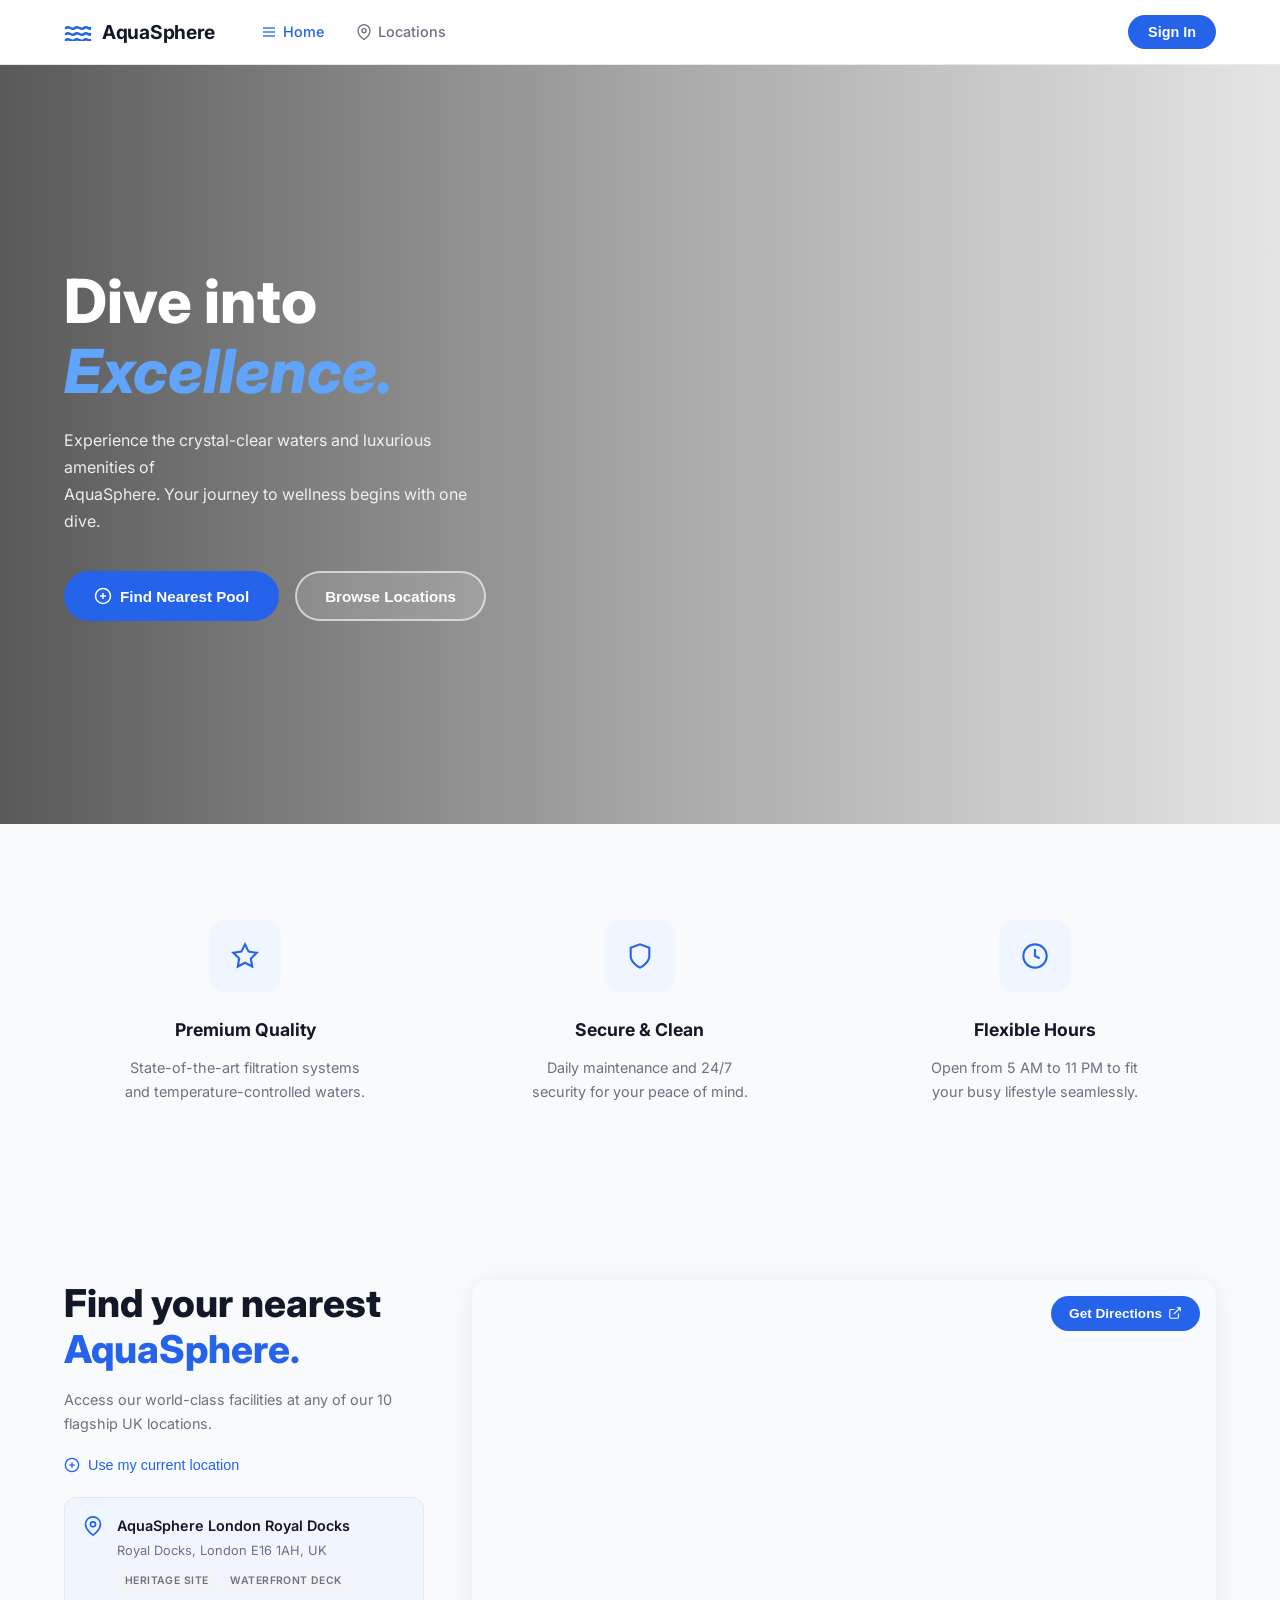
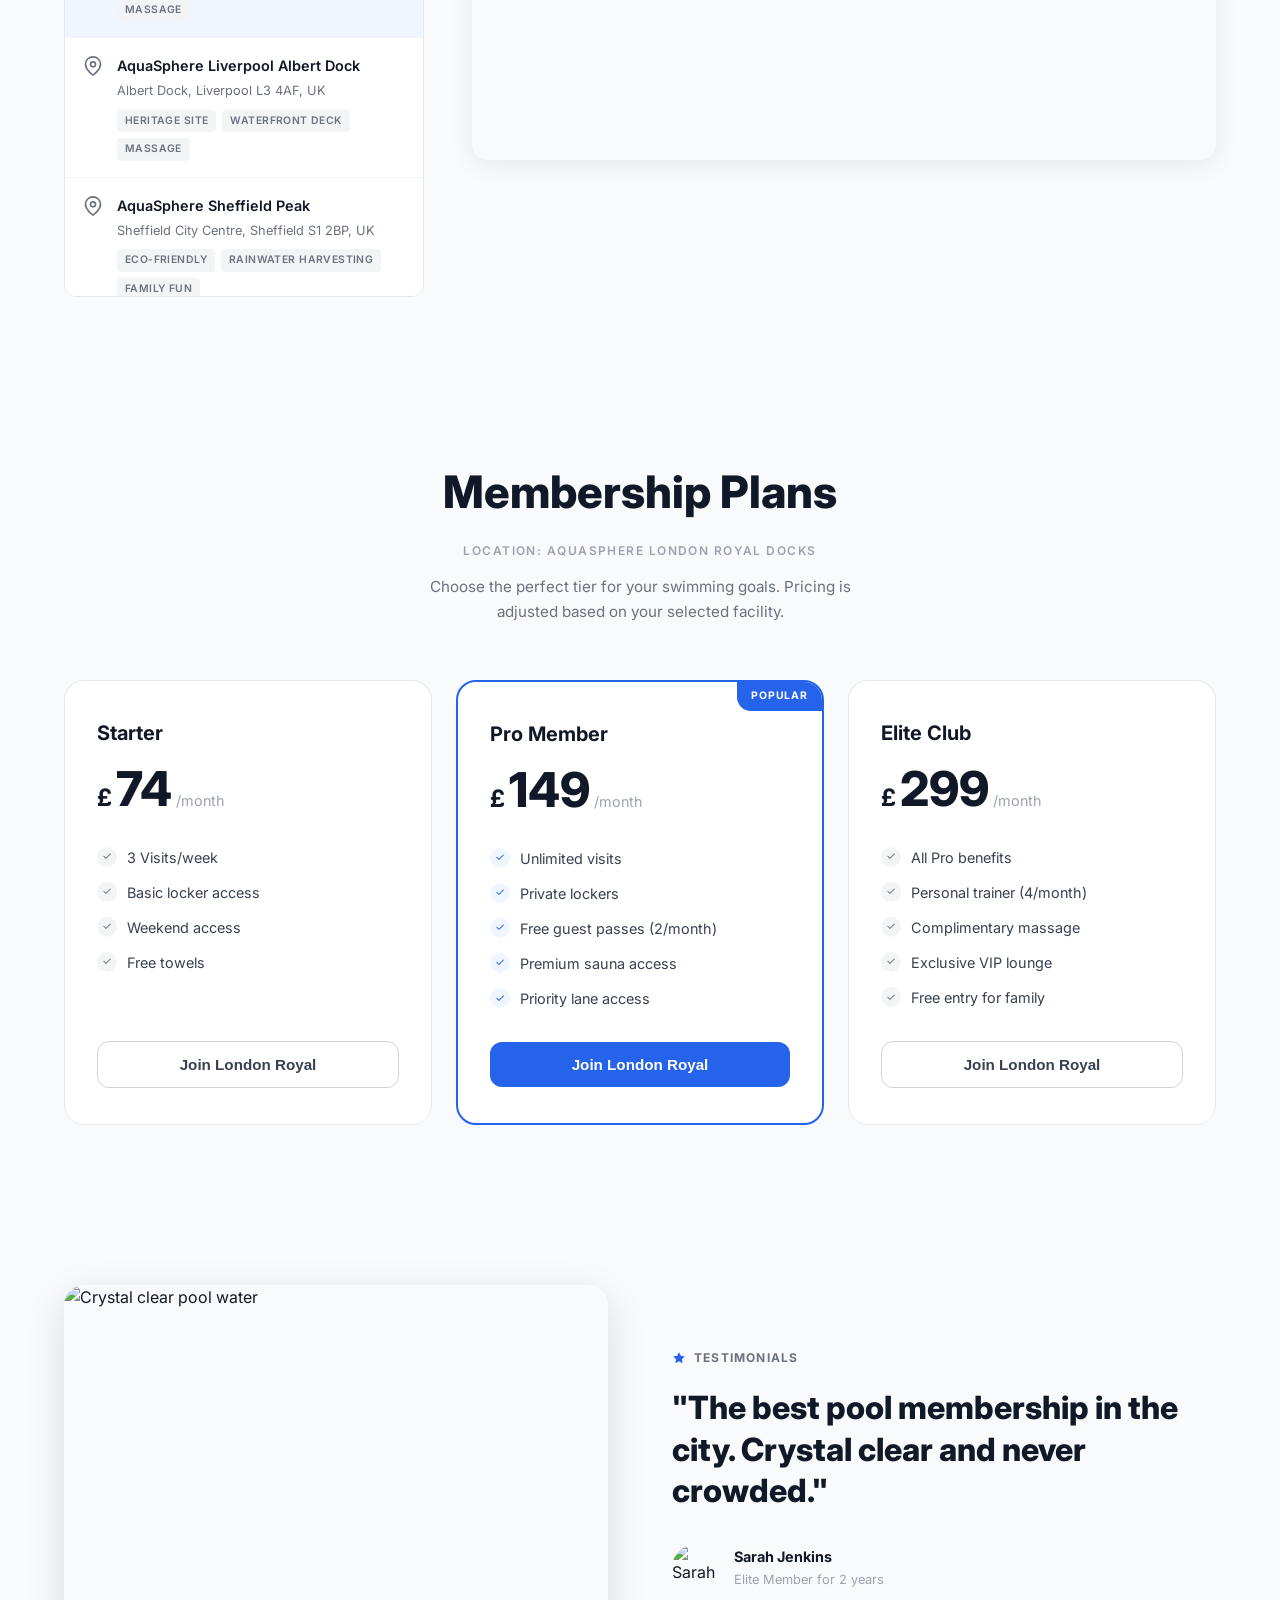
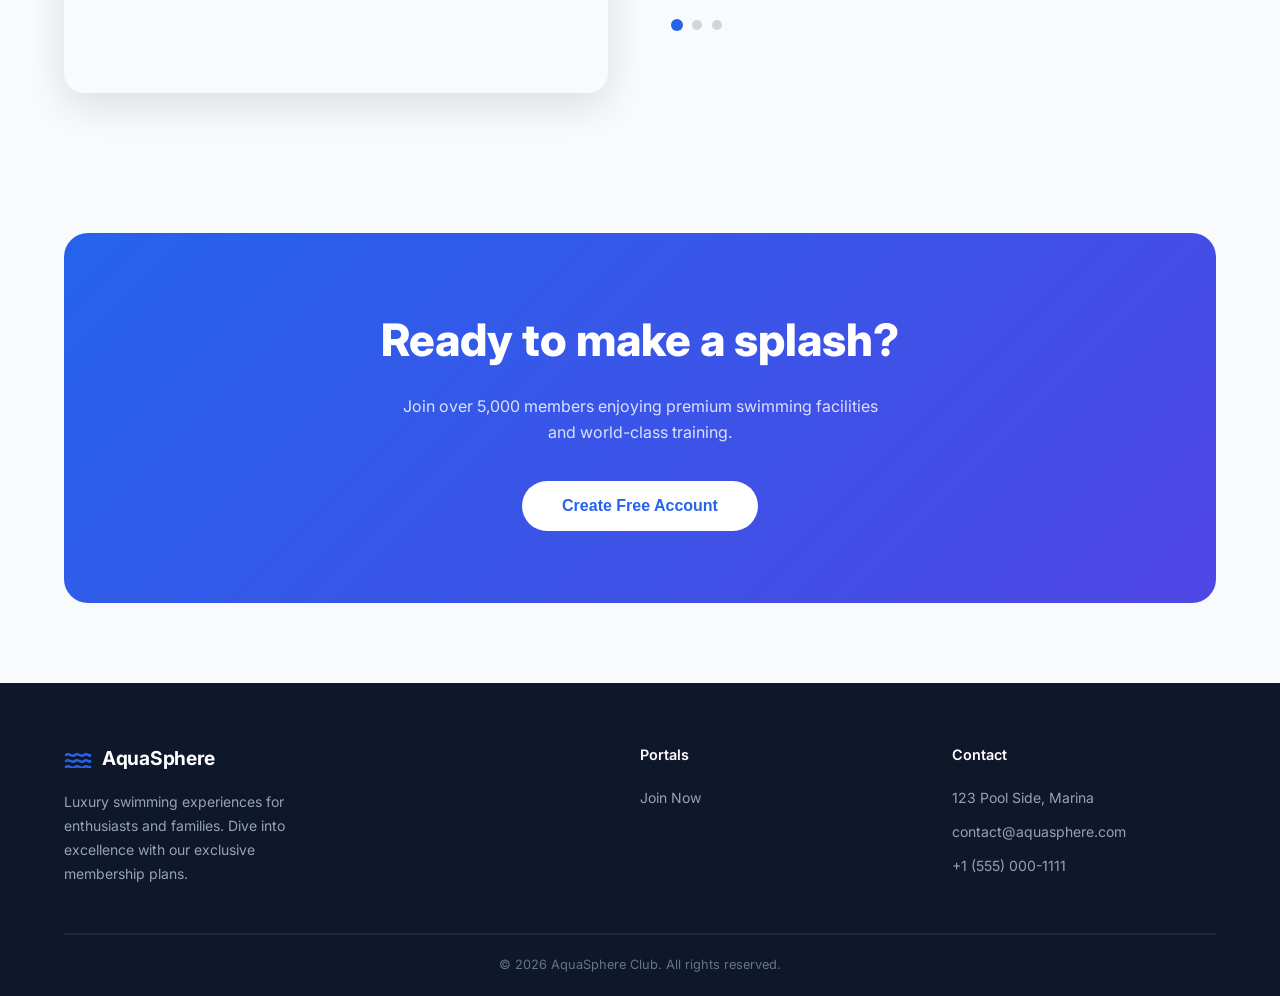
==== wwwroot/index.html @ ce5e67ad "Refactor backend structure, update deps, clean up UI - Wrap backend logic in Program class with Main" ====
<!DOCTYPE html>
<html lang="en">
<head>
  <meta charset="UTF-8" />
  <meta name="viewport" content="width=device-width, initial-scale=1.0" />
  <title>AquaSphere - Dive into Excellence</title>
  <link rel="stylesheet" href="styles.css" />
  <link rel="preconnect" href="https://fonts.googleapis.com" />
  <link rel="preconnect" href="https://fonts.gstatic.com" crossorigin />
  <link href="https://fonts.googleapis.com/css2?family=Inter:wght@400;500;600;700;800&display=swap" rel="stylesheet" />
</head>
<body>

  <!-- NAVBAR -->
  <nav class="navbar" id="navbar">
    <div class="nav-container">
      <a href="/" class="nav-logo">
        <svg class="logo-icon" width="28" height="18" viewBox="0 0 28 18" fill="none" xmlns="http://www.w3.org/2000/svg">
          <path d="M2 5C5 2 8 8 11 5C14 2 17 8 20 5C23 2 26 8 26 5" stroke="#2563EB" stroke-width="2.5" stroke-linecap="round"/>
          <path d="M2 11C5 8 8 14 11 11C14 8 17 14 20 11C23 8 26 14 26 11" stroke="#2563EB" stroke-width="2.5" stroke-linecap="round"/>
          <path d="M2 17C5 14 8 20 11 17C14 14 17 20 20 17C23 14 26 20 26 17" stroke="#2563EB" stroke-width="2.5" stroke-linecap="round"/>
        </svg>
        <span class="logo-text">AquaSphere</span>
      </a>

      <ul class="nav-links">
        <li>
          <a href="/" class="nav-link active">
            <svg width="16" height="16" viewBox="0 0 24 24" fill="none" stroke="currentColor" stroke-width="2">
              <line x1="3" y1="6" x2="21" y2="6"/><line x1="3" y1="12" x2="21" y2="12"/><line x1="3" y1="18" x2="21" y2="18"/>
            </svg>
            Home
          </a>
        </li>
        <li>
          <a href="#" class="nav-link">
            <svg width="16" height="16" viewBox="0 0 24 24" fill="none" stroke="currentColor" stroke-width="2">
              <path d="M21 10c0 7-9 13-9 13s-9-6-9-13a9 9 0 0118 0z"/><circle cx="12" cy="10" r="3"/>
            </svg>
            Locations
          </a>
        </li>
      </ul>

      <div class="nav-actions">
        <button class="btn-signin" onclick="window.location.href='auth-member-login.html'">Sign In</button>
      </div>

      <button class="nav-hamburger" id="hamburgerBtn" aria-label="Toggle menu">
        <span></span><span></span><span></span>
      </button>
    </div>

      <!-- Mobile Menu -->
    <div class="mobile-menu" id="mobileMenu">
      <a href="/" class="mobile-link active">Home</a>
      <a href="#" class="mobile-link">Locations</a>
      <a href="#" class="mobile-link mobile-signin">Sign In</a>
    </div>
  </nav>

  <!-- HERO SECTION -->
  <section class="hero" id="home">
    <div class="hero-overlay"></div>
    <div class="hero-content">
      <h1 class="hero-title">
        Dive into <span class="hero-highlight">Excellence.</span>
      </h1>
      <p class="hero-subtitle">
        Experience the crystal-clear waters and luxurious amenities of<br />
        AquaSphere. Your journey to wellness begins with one dive.
      </p>
      <div class="hero-buttons">
        <button class="btn-primary hero-btn" onclick="scrollToSection('locations')">
          <svg width="18" height="18" viewBox="0 0 24 24" fill="none" stroke="currentColor" stroke-width="2">
            <circle cx="12" cy="12" r="10"/><line x1="12" y1="8" x2="12" y2="16"/><line x1="8" y1="12" x2="16" y2="12"/>
          </svg>
          Find Nearest Pool
        </button>
        <button class="btn-secondary hero-btn" onclick="scrollToSection('locations')">
          Browse Locations
        </button>
      </div>
    </div>
  </section>

  <!-- FEATURES SECTION -->
  <section class="features" id="features">
    <div class="container">
      <div class="features-grid">

        <div class="feature-card">
          <div class="feature-icon">
            <svg width="28" height="28" viewBox="0 0 24 24" fill="none" stroke="#2563EB" stroke-width="1.8">
              <polygon points="12 2 15.09 8.26 22 9.27 17 14.14 18.18 21.02 12 17.77 5.82 21.02 7 14.14 2 9.27 8.91 8.26 12 2"/>
            </svg>
          </div>
          <h3 class="feature-title">Premium Quality</h3>
          <p class="feature-text">State-of-the-art filtration systems and temperature-controlled waters.</p>
        </div>

        <div class="feature-card">
          <div class="feature-icon">
            <svg width="28" height="28" viewBox="0 0 24 24" fill="none" stroke="#2563EB" stroke-width="1.8">
              <path d="M12 22s8-4 8-10V5l-8-3-8 3v7c0 6 8 10 8 10z"/>
            </svg>
          </div>
          <h3 class="feature-title">Secure &amp; Clean</h3>
          <p class="feature-text">Daily maintenance and 24/7 security for your peace of mind.</p>
        </div>

        <div class="feature-card">
          <div class="feature-icon">
            <svg width="28" height="28" viewBox="0 0 24 24" fill="none" stroke="#2563EB" stroke-width="1.8">
              <circle cx="12" cy="12" r="10"/><polyline points="12 6 12 12 16 14"/>
            </svg>
          </div>
          <h3 class="feature-title">Flexible Hours</h3>
          <p class="feature-text">Open from 5 AM to 11 PM to fit your busy lifestyle seamlessly.</p>
        </div>

      </div>
    </div>
  </section>

  <!-- LOCATIONS / MAP SECTION -->
  <section class="locations-section" id="locations">
    <div class="container">
      <div class="locations-layout">

        <div class="locations-left">
          <h2 class="section-title">
            Find your nearest<br />
            <span class="section-title-blue">AquaSphere.</span>
          </h2>
          <p class="section-subtitle">
            Access our world-class facilities at any of our 10 flagship UK locations.
          </p>
          <button class="btn-use-location" id="useLocationBtn">
            <svg width="16" height="16" viewBox="0 0 24 24" fill="none" stroke="#2563EB" stroke-width="2">
              <circle cx="12" cy="12" r="10"/><line x1="12" y1="8" x2="12" y2="16"/><line x1="8" y1="12" x2="16" y2="12"/>
            </svg>
            Use my current location
          </button>

          <div class="locations-list" id="locationsList">
            <div class="location-item active" data-lat="51.5085" data-lng="-0.0218">
              <div class="location-icon">
                <svg width="20" height="20" viewBox="0 0 24 24" fill="none" stroke="#2563EB" stroke-width="2">
                  <path d="M21 10c0 7-9 13-9 13s-9-6-9-13a9 9 0 0118 0z"/><circle cx="12" cy="10" r="3"/>
                </svg>
              </div>
              <div class="location-info">
                <h4>AquaSphere London Royal Docks</h4>
                <p>Royal Docks, London E16 1AH, UK</p>
                <div class="location-tags">
                  <span class="tag">HERITAGE SITE</span>
                  <span class="tag">WATERFRONT DECK</span>
                  <span class="tag">MASSAGE</span>
                </div>
              </div>
            </div>

            <div class="location-item" data-lat="53.3811" data-lng="-2.9978">
              <div class="location-icon">
                <svg width="20" height="20" viewBox="0 0 24 24" fill="none" stroke="#6B7280" stroke-width="2">
                  <path d="M21 10c0 7-9 13-9 13s-9-6-9-13a9 9 0 0118 0z"/><circle cx="12" cy="10" r="3"/>
                </svg>
              </div>
              <div class="location-info">
                <h4>AquaSphere Liverpool Albert Dock</h4>
                <p>Albert Dock, Liverpool L3 4AF, UK</p>
                <div class="location-tags">
                  <span class="tag">HERITAGE SITE</span>
                  <span class="tag">WATERFRONT DECK</span>
                  <span class="tag">MASSAGE</span>
                </div>
              </div>
            </div>

            <div class="location-item" data-lat="53.3808" data-lng="-1.4703">
              <div class="location-icon">
                <svg width="20" height="20" viewBox="0 0 24 24" fill="none" stroke="#6B7280" stroke-width="2">
                  <path d="M21 10c0 7-9 13-9 13s-9-6-9-13a9 9 0 0118 0z"/><circle cx="12" cy="10" r="3"/>
                </svg>
              </div>
              <div class="location-info">
                <h4>AquaSphere Sheffield Peak</h4>
                <p>Sheffield City Centre, Sheffield S1 2BP, UK</p>
                <div class="location-tags">
                  <span class="tag">ECO-FRIENDLY</span>
                  <span class="tag">RAINWATER HARVESTING</span>
                  <span class="tag">FAMILY FUN</span>
                </div>
              </div>
            </div>

            <div class="location-item" data-lat="51.4641" data-lng="-3.1650">
              <div class="location-icon">
                <svg width="20" height="20" viewBox="0 0 24 24" fill="none" stroke="#6B7280" stroke-width="2">
                  <path d="M21 10c0 7-9 13-9 13s-9-6-9-13a9 9 0 0118 0z"/><circle cx="12" cy="10" r="3"/>
                </svg>
              </div>
              <div class="location-info">
                <h4>AquaSphere Cardiff Bay</h4>
                <p>Cardiff Bay, Cardiff CF10 5AN, UK</p>
                <div class="location-tags">
                  <span class="tag">BAY VIEWS</span>
                  <span class="tag">SMART LOCKERS</span>
                </div>
              </div>
            </div>
          </div>
        </div>

        <div class="locations-right">
          <div class="map-container">
            <iframe
              id="mapFrame"
              class="map-iframe"
              src="https://maps.google.com/maps?q=Royal+Docks+London+E16+1AH&output=embed&z=14"
              allowfullscreen
              loading="lazy"
              referrerpolicy="no-referrer-when-downgrade"
              title="AquaSphere Location Map">
            </iframe>
            <button class="map-directions-btn" id="directionsBtn" onclick="openDirections()">
              Get Directions
              <svg width="14" height="14" viewBox="0 0 24 24" fill="none" stroke="currentColor" stroke-width="2">
                <path d="M18 13v6a2 2 0 01-2 2H5a2 2 0 01-2-2V8a2 2 0 012-2h6"/><polyline points="15 3 21 3 21 9"/><line x1="10" y1="14" x2="21" y2="3"/>
              </svg>
            </button>
          </div>
        </div>

      </div>
    </div>
  </section>

  <!-- MEMBERSHIP PLANS SECTION -->
  <section class="membership" id="membership">
    <div class="container">
      <div class="membership-header">
        <h2 class="membership-title">Membership Plans</h2>
        <p class="membership-location" id="membershipLocation">LOCATION: AQUASPHERE LONDON ROYAL DOCKS</p>
        <p class="membership-subtitle">Choose the perfect tier for your swimming goals. Pricing is adjusted based on your selected facility.</p>
      </div>

      <div class="plans-grid">

        <div class="plan-card">
          <h3 class="plan-name">Starter</h3>
          <div class="plan-price">
            <span class="price-currency">£</span>
            <span class="price-amount">74</span>
            <span class="price-period">/month</span>
          </div>
          <ul class="plan-features">
            <li><span class="check-icon">&#10003;</span> 3 Visits/week</li>
            <li><span class="check-icon">&#10003;</span> Basic locker access</li>
            <li><span class="check-icon">&#10003;</span> Weekend access</li>
            <li><span class="check-icon">&#10003;</span> Free towels</li>
          </ul>
          <button class="plan-btn plan-btn-outline" id="joinStarterBtn">Join Docks</button>
        </div>

        <div class="plan-card plan-card-featured">
          <div class="plan-badge">POPULAR</div>
          <h3 class="plan-name">Pro Member</h3>
          <div class="plan-price">
            <span class="price-currency">£</span>
            <span class="price-amount">149</span>
            <span class="price-period">/month</span>
          </div>
          <ul class="plan-features">
            <li><span class="check-icon check-blue">&#10003;</span> Unlimited visits</li>
            <li><span class="check-icon check-blue">&#10003;</span> Private lockers</li>
            <li><span class="check-icon check-blue">&#10003;</span> Free guest passes (2/month)</li>
            <li><span class="check-icon check-blue">&#10003;</span> Premium sauna access</li>
            <li><span class="check-icon check-blue">&#10003;</span> Priority lane access</li>
          </ul>
          <button class="plan-btn plan-btn-primary" id="joinProBtn">Join Docks</button>
        </div>

        <div class="plan-card">
          <h3 class="plan-name">Elite Club</h3>
          <div class="plan-price">
            <span class="price-currency">£</span>
            <span class="price-amount">299</span>
            <span class="price-period">/month</span>
          </div>
          <ul class="plan-features">
            <li><span class="check-icon">&#10003;</span> All Pro benefits</li>
            <li><span class="check-icon">&#10003;</span> Personal trainer (4/month)</li>
            <li><span class="check-icon">&#10003;</span> Complimentary massage</li>
            <li><span class="check-icon">&#10003;</span> Exclusive VIP lounge</li>
            <li><span class="check-icon">&#10003;</span> Free entry for family</li>
          </ul>
          <button class="plan-btn plan-btn-outline" id="joinEliteBtn">Join Docks</button>
        </div>

      </div>
    </div>
  </section>

  <!-- TESTIMONIALS SECTION -->
  <section class="testimonials" id="testimonials">
    <div class="container">
      <div class="testimonial-layout">

        <div class="testimonial-image-wrap">
          <img
            src="https://images.unsplash.com/photo-1519315901367-f34ff9154487?w=500&q=80"
            alt="Crystal clear pool water"
            class="testimonial-image"
          />
        </div>

        <div class="testimonial-content">
          <div class="testimonial-label">
            <svg width="14" height="14" viewBox="0 0 24 24" fill="#2563EB">
              <polygon points="12 2 15.09 8.26 22 9.27 17 14.14 18.18 21.02 12 17.77 5.82 21.02 7 14.14 2 9.27 8.91 8.26 12 2"/>
            </svg>
            TESTIMONIALS
          </div>
          <blockquote class="testimonial-quote" id="testimonialQuote">
            "The best pool membership in the city. Crystal clear and never crowded."
          </blockquote>
          <div class="testimonial-author">
            <img
              src="https://images.unsplash.com/photo-1507003211169-0a1dd7228f2d?w=60&q=80"
              alt="Sarah Jenkins"
              class="author-avatar"
            />
            <div class="author-info">
              <span class="author-name" id="authorName">Sarah Jenkins</span>
              <span class="author-role" id="authorRole">Elite Member for 2 years</span>
            </div>
          </div>
          <div class="testimonial-dots">
            <span class="dot dot-active" onclick="changeTestimonial(0)"></span>
            <span class="dot" onclick="changeTestimonial(1)"></span>
            <span class="dot" onclick="changeTestimonial(2)"></span>
          </div>
        </div>

      </div>
    </div>
  </section>

  <!-- CTA SECTION -->
  <section class="cta-section">
    <div class="container">
      <div class="cta-box">
        <h2 class="cta-title">Ready to make a splash?</h2>
        <p class="cta-subtitle">
          Join over 5,000 members enjoying premium swimming facilities and world-class training.
        </p>
        <button class="btn-cta" onclick="window.location.href='auth-member-signup.html'">Create Free Account</button>
      </div>
    </div>
  </section>

  <!-- FOOTER -->
  <footer class="footer">
    <div class="container">
      <div class="footer-top">

        <div class="footer-brand">
          <a href="/" class="nav-logo footer-logo">
            <svg class="logo-icon" width="28" height="18" viewBox="0 0 28 18" fill="none" xmlns="http://www.w3.org/2000/svg">
              <path d="M2 5C5 2 8 8 11 5C14 2 17 8 20 5C23 2 26 8 26 5" stroke="#2563EB" stroke-width="2.5" stroke-linecap="round"/>
              <path d="M2 11C5 8 8 14 11 11C14 8 17 14 20 11C23 8 26 14 26 11" stroke="#2563EB" stroke-width="2.5" stroke-linecap="round"/>
              <path d="M2 17C5 14 8 20 11 17C14 14 17 20 20 17C23 14 26 20 26 17" stroke="#2563EB" stroke-width="2.5" stroke-linecap="round"/>
            </svg>
            <span class="logo-text">AquaSphere</span>
          </a>
          <p class="footer-desc">
            Luxury swimming experiences for enthusiasts and families. Dive into excellence with our exclusive membership plans.
          </p>
        </div>

        <div class="footer-col">
          <h4 class="footer-heading">Portals</h4>
          <ul class="footer-links">
            <li><a href="#">Join Now</a></li>
          </ul>
        </div>

        <div class="footer-col">
          <h4 class="footer-heading">Contact</h4>
          <ul class="footer-links">
            <li>123 Pool Side, Marina</li>
            <li><a href="mailto:contact@aquasphere.com">contact@aquasphere.com</a></li>
            <li>+1 (555) 000-1111</li>
          </ul>
        </div>

      </div>

      <div class="footer-bottom">
        <p>&copy; 2026 AquaSphere Club. All rights reserved.</p>
      </div>
    </div>
  </footer>

  <script src="script.js"></script>
</body>
</html>
---- wwwroot/styles.css ----
/* ============================================================
   AQUASPHERE - MERGED STYLESHEET
   Covers: Homepage, Auth Pages, Admin Dashboard,
           Member Dashboard, Staff Dashboard + SPA System
   ============================================================ */

/* ===========================
   RESET & BASE
=========================== */
*, *::before, *::after {
  box-sizing: border-box;
  margin: 0;
  padding: 0;
}

html {
  scroll-behavior: smooth;
}

body {
  font-family: 'Inter', sans-serif;
  color: #111827;
  background-color: #ffffff;
  line-height: 1.6;
  min-height: 100vh;
}

a {
  text-decoration: none;
  color: inherit;
}

ul {
  list-style: none;
}

img {
  display: block;
  max-width: 100%;
}

/* ===========================
   SPA PAGE SYSTEM
   Show/hide pages by toggling .active
=========================== */
.page {
  display: none;
}

.page.active {
  display: block;
}

/* Dashboard page backgrounds scoped to page containers */
#page-admin-dashboard {
  background: #F3F4F6;
  min-height: 100vh;
}

#page-member-dashboard {
  background: #F3F4F6;
  min-height: 100vh;
}

#page-staff-dashboard {
  background: #EEF2F7;
  min-height: 100vh;
}

/* Auth page backgrounds */
#page-member-login {
  background: #F8FAFC;
}

#page-member-signup,
#page-staff-signup,
#page-staff-login {
  background: #F8FAFC;
}

/* Admin login dark theme */
#page-admin-login {
  background-color: #0F172A;
}

/* ===========================
   PASSWORD TOGGLE BUTTON
   Positioned inside form-input-wrapper
=========================== */
.password-toggle-btn {
  position: absolute;
  right: 14px;
  background: none;
  border: none;
  cursor: pointer;
  color: #9CA3AF;
  display: flex;
  align-items: center;
  padding: 0;
  transition: color 0.2s;
  flex-shrink: 0;
}

.password-toggle-btn:hover {
  color: #374151;
}

/* ===========================
   UTILITIES
=========================== */
.container {
  max-width: 1200px;
  margin: 0 auto;
  padding: 0 24px;
}

/* ===========================
   NAVBAR
=========================== */
.navbar {
  position: fixed;
  top: 0;
  left: 0;
  right: 0;
  z-index: 1000;
  background-color: rgba(255, 255, 255, 0.95);
  backdrop-filter: blur(8px);
  border-bottom: 1px solid rgba(0, 0, 0, 0.08);
  transition: box-shadow 0.3s ease;
}

.navbar.scrolled {
  box-shadow: 0 2px 16px rgba(0, 0, 0, 0.1);
}

.nav-container {
  max-width: 1200px;
  margin: 0 auto;
  padding: 0 24px;
  height: 64px;
  display: flex;
  align-items: center;
  gap: 32px;
}

.nav-logo {
  display: flex;
  align-items: center;
  gap: 10px;
  flex-shrink: 0;
}

.logo-text {
  font-size: 1.2rem;
  font-weight: 700;
  color: #111827;
  letter-spacing: -0.3px;
}

.logo-icon {
  flex-shrink: 0;
}

.nav-links {
  display: flex;
  align-items: center;
  gap: 4px;
  flex: 1;
}

.nav-link {
  display: flex;
  align-items: center;
  gap: 6px;
  padding: 8px 14px;
  border-radius: 8px;
  font-size: 0.9rem;
  font-weight: 500;
  color: #6B7280;
  transition: color 0.2s, background-color 0.2s;
}

.nav-link:hover {
  color: #111827;
  background-color: #F3F4F6;
}

.nav-link.active {
  color: #2563EB;
}

.nav-link:focus {
  outline: none;
}

.nav-actions {
  display: flex;
  align-items: center;
  gap: 8px;
  flex-shrink: 0;
}

.btn-portal {
  padding: 8px 16px;
  border: 1.5px solid #D1D5DB;
  border-radius: 50px;
  background: transparent;
  font-size: 0.82rem;
  font-weight: 500;
  color: #374151;
  cursor: pointer;
  transition: border-color 0.2s, background-color 0.2s;
  white-space: nowrap;
  outline: none;
}

.btn-portal:hover {
  border-color: #9CA3AF;
  background-color: #F9FAFB;
}

.btn-portal:focus {
  outline: none;
}

.btn-signin {
  padding: 9px 20px;
  background-color: #2563EB;
  color: #ffffff;
  border: none;
  border-radius: 50px;
  font-size: 0.9rem;
  font-weight: 600;
  cursor: pointer;
  transition: background-color 0.2s, transform 0.1s;
  white-space: nowrap;
  outline: none;
}

.btn-signin:hover {
  background-color: #1D4ED8;
}

.btn-signin:active {
  transform: scale(0.97);
}

.btn-signin:focus {
  outline: none;
}

.nav-hamburger {
  display: none;
  flex-direction: column;
  gap: 5px;
  background: none;
  border: none;
  cursor: pointer;
  padding: 4px;
  margin-left: auto;
}

.nav-hamburger span {
  display: block;
  width: 24px;
  height: 2px;
  background-color: #374151;
  border-radius: 2px;
  transition: transform 0.3s, opacity 0.3s;
}

.mobile-menu {
  display: none;
  flex-direction: column;
  background-color: #ffffff;
  border-top: 1px solid #E5E7EB;
  padding: 8px 24px 16px;
}

.mobile-menu.open {
  display: flex;
}

.mobile-link {
  padding: 12px 0;
  font-size: 0.95rem;
  font-weight: 500;
  color: #374151;
  border-bottom: 1px solid #F3F4F6;
}

.mobile-link.active {
  color: #2563EB;
}

.mobile-signin {
  margin-top: 8px;
  color: #2563EB;
  font-weight: 600;
  border-bottom: none;
}

/* ===========================
   HERO
=========================== */
.hero {
  position: relative;
  height: 100vh;
  min-height: 560px;
  max-height: 760px;
  display: flex;
  align-items: center;
  background-image: url('https://images.unsplash.com/photo-1575429198097-0414ec08e8cd?w=1400&q=80');
  background-size: cover;
  background-position: center;
  background-repeat: no-repeat;
  margin-top: 64px;
}

.hero-overlay {
  position: absolute;
  inset: 0;
  background: linear-gradient(
    to right,
    rgba(0, 0, 0, 0.65) 0%,
    rgba(0, 0, 0, 0.35) 50%,
    rgba(0, 0, 0, 0.1) 100%
  );
}

.hero-content {
  position: relative;
  z-index: 1;
  max-width: 1200px;
  margin: 0 auto;
  padding: 0 24px;
  width: 100%;
}

.hero-title {
  font-size: clamp(2.4rem, 5vw, 3.8rem);
  font-weight: 800;
  color: #ffffff;
  line-height: 1.15;
  margin-bottom: 20px;
  max-width: 560px;
}

.hero-highlight {
  color: #60A5FA;
  font-style: italic;
}

.hero-subtitle {
  font-size: 1rem;
  color: rgba(255, 255, 255, 0.88);
  max-width: 440px;
  margin-bottom: 36px;
  line-height: 1.7;
}

.hero-buttons {
  display: flex;
  gap: 16px;
  flex-wrap: wrap;
}

.hero-btn {
  display: flex;
  align-items: center;
  gap: 8px;
  padding: 14px 28px;
  border-radius: 50px;
  font-size: 0.95rem;
  font-weight: 600;
  cursor: pointer;
  transition: transform 0.15s, background-color 0.2s, border-color 0.2s;
  border: 2px solid transparent;
}

.hero-btn:active {
  transform: scale(0.97);
}

.btn-primary {
  background-color: #2563EB;
  color: #ffffff;
  border-color: #2563EB;
}

.btn-primary:hover {
  background-color: #1D4ED8;
  border-color: #1D4ED8;
}

.btn-secondary {
  background-color: rgba(255, 255, 255, 0.12);
  color: #ffffff;
  border-color: rgba(255, 255, 255, 0.6);
  backdrop-filter: blur(4px);
}

.btn-secondary:hover {
  background-color: rgba(255, 255, 255, 0.22);
  border-color: rgba(255, 255, 255, 0.9);
}

/* ===========================
   FEATURES
=========================== */
.features {
  background-color: #F8FAFC;
  padding: 80px 0;
}

.features-grid {
  display: grid;
  grid-template-columns: repeat(3, 1fr);
  gap: 32px;
}

.feature-card {
  display: flex;
  flex-direction: column;
  align-items: center;
  text-align: center;
  padding: 16px;
}

.feature-icon {
  width: 72px;
  height: 72px;
  border-radius: 16px;
  background-color: #EFF6FF;
  display: flex;
  align-items: center;
  justify-content: center;
  margin-bottom: 24px;
}

.feature-title {
  font-size: 1.1rem;
  font-weight: 700;
  color: #111827;
  margin-bottom: 12px;
}

.feature-text {
  font-size: 0.9rem;
  color: #6B7280;
  max-width: 240px;
  line-height: 1.65;
}

/* ===========================
   LOCATIONS / MAP
=========================== */
.locations-section {
  padding: 80px 0;
  background-color: #F8FAFC;
}

.locations-layout {
  display: grid;
  grid-template-columns: 360px 1fr;
  gap: 48px;
  align-items: start;
}

.section-title {
  font-size: clamp(1.8rem, 3vw, 2.4rem);
  font-weight: 800;
  color: #111827;
  line-height: 1.2;
  margin-bottom: 16px;
}

.section-title-blue {
  color: #2563EB;
}

.section-subtitle {
  font-size: 0.9rem;
  color: #6B7280;
  margin-bottom: 20px;
  line-height: 1.65;
}

.btn-use-location {
  display: inline-flex;
  align-items: center;
  gap: 8px;
  background: none;
  border: none;
  color: #2563EB;
  font-size: 0.9rem;
  font-weight: 500;
  cursor: pointer;
  padding: 0;
  margin-bottom: 24px;
  transition: opacity 0.2s;
}

.btn-use-location:hover {
  opacity: 0.75;
}

.locations-list {
  display: flex;
  flex-direction: column;
  gap: 0;
  max-height: 400px;
  overflow-y: auto;
  border: 1px solid #E5E7EB;
  border-radius: 12px;
  background: #ffffff;
}

.locations-list::-webkit-scrollbar {
  width: 6px;
}

.locations-list::-webkit-scrollbar-track {
  background: #F3F4F6;
  border-radius: 6px;
}

.locations-list::-webkit-scrollbar-thumb {
  background: #D1D5DB;
  border-radius: 6px;
}

.location-item {
  display: flex;
  align-items: flex-start;
  gap: 14px;
  padding: 16px 18px;
  cursor: pointer;
  border-bottom: 1px solid #F3F4F6;
  transition: background-color 0.15s;
}

.location-item:last-child {
  border-bottom: none;
}

.location-item:hover {
  background-color: #F8FAFC;
}

.location-item.active {
  background-color: #EFF6FF;
}

.location-icon {
  flex-shrink: 0;
  margin-top: 2px;
}

.location-info h4 {
  font-size: 0.9rem;
  font-weight: 600;
  color: #111827;
  margin-bottom: 4px;
}

.location-info p {
  font-size: 0.8rem;
  color: #6B7280;
  margin-bottom: 8px;
}

.location-tags {
  display: flex;
  flex-wrap: wrap;
  gap: 6px;
}

.tag {
  font-size: 0.65rem;
  font-weight: 600;
  color: #6B7280;
  letter-spacing: 0.04em;
  background-color: #F3F4F6;
  padding: 3px 8px;
  border-radius: 4px;
}

.map-container {
  position: relative;
  border-radius: 16px;
  overflow: hidden;
  height: 480px;
  box-shadow: 0 4px 24px rgba(0, 0, 0, 0.08);
}

.map-iframe {
  width: 100%;
  height: 100%;
  border: none;
}

.map-directions-btn {
  position: absolute;
  top: 16px;
  right: 16px;
  display: flex;
  align-items: center;
  gap: 6px;
  padding: 10px 18px;
  background-color: #2563EB;
  color: #ffffff;
  border: none;
  border-radius: 50px;
  font-size: 0.85rem;
  font-weight: 600;
  cursor: pointer;
  transition: background-color 0.2s;
  z-index: 10;
}

.map-directions-btn:hover {
  background-color: #1D4ED8;
}

/* ===========================
   MEMBERSHIP PLANS
=========================== */
.membership {
  padding: 80px 0;
  background-color: #F8FAFC;
}

.membership-header {
  text-align: center;
  margin-bottom: 56px;
}

.membership-title {
  font-size: clamp(2rem, 4vw, 2.8rem);
  font-weight: 800;
  color: #111827;
  margin-bottom: 12px;
}

.membership-location {
  font-size: 0.75rem;
  font-weight: 600;
  letter-spacing: 0.12em;
  color: #9CA3AF;
  margin-bottom: 14px;
}

.membership-subtitle {
  font-size: 0.95rem;
  color: #6B7280;
  max-width: 460px;
  margin: 0 auto;
  line-height: 1.65;
}

.plans-grid {
  display: grid;
  grid-template-columns: repeat(3, 1fr);
  gap: 24px;
  align-items: stretch;
}

.plan-card {
  background: #ffffff;
  border: 1.5px solid #E5E7EB;
  border-radius: 20px;
  padding: 36px 32px;
  display: flex;
  flex-direction: column;
  position: relative;
  transition: box-shadow 0.2s;
}

.plan-card:hover {
  box-shadow: 0 8px 32px rgba(0, 0, 0, 0.08);
}

.plan-card-featured {
  border-color: #2563EB;
  border-width: 2px;
}

.plan-badge {
  position: absolute;
  top: 0;
  right: 0;
  background-color: #2563EB;
  color: #ffffff;
  font-size: 0.65rem;
  font-weight: 700;
  letter-spacing: 0.08em;
  padding: 6px 14px;
  border-radius: 0 18px 0 14px;
}

.plan-name {
  font-size: 1.25rem;
  font-weight: 700;
  color: #111827;
  margin-bottom: 16px;
}

.plan-price {
  display: flex;
  align-items: baseline;
  gap: 4px;
  margin-bottom: 28px;
}

.price-currency {
  font-size: 1.5rem;
  font-weight: 700;
  color: #111827;
}

.price-amount {
  font-size: 3rem;
  font-weight: 800;
  color: #111827;
  line-height: 1;
}

.price-period {
  font-size: 0.9rem;
  color: #9CA3AF;
  font-weight: 400;
}

.plan-features {
  display: flex;
  flex-direction: column;
  gap: 12px;
  flex: 1;
  margin-bottom: 32px;
}

.plan-features li {
  display: flex;
  align-items: center;
  gap: 10px;
  font-size: 0.9rem;
  color: #374151;
}

.check-icon {
  width: 20px;
  height: 20px;
  border-radius: 50%;
  background-color: #F3F4F6;
  color: #6B7280;
  font-size: 0.7rem;
  display: inline-flex;
  align-items: center;
  justify-content: center;
  flex-shrink: 0;
}

.check-blue {
  background-color: #EFF6FF;
  color: #2563EB;
}

.plan-btn {
  width: 100%;
  padding: 14px;
  border-radius: 12px;
  font-size: 0.95rem;
  font-weight: 600;
  cursor: pointer;
  transition: all 0.2s;
  margin-top: auto;
}

.plan-btn-outline {
  background: transparent;
  border: 1.5px solid #D1D5DB;
  color: #374151;
}

.plan-btn-outline:hover {
  border-color: #2563EB;
  color: #2563EB;
  background-color: #EFF6FF;
}

.plan-btn-primary {
  background-color: #2563EB;
  border: none;
  color: #ffffff;
}

.plan-btn-primary:hover {
  background-color: #1D4ED8;
}

/* ===========================
   TESTIMONIALS
=========================== */
.testimonials {
  padding: 80px 0;
  background-color: #F8FAFC;
}

.testimonial-layout {
  display: grid;
  grid-template-columns: 1fr 1fr;
  gap: 64px;
  align-items: center;
}

.testimonial-image-wrap {
  border-radius: 20px;
  overflow: hidden;
  box-shadow: 0 12px 40px rgba(0, 0, 0, 0.12);
  aspect-ratio: 4/3;
}

.testimonial-image {
  width: 100%;
  height: 100%;
  object-fit: cover;
}

.testimonial-label {
  display: flex;
  align-items: center;
  gap: 8px;
  font-size: 0.75rem;
  font-weight: 700;
  letter-spacing: 0.1em;
  color: #6B7280;
  margin-bottom: 20px;
}

.testimonial-quote {
  font-size: clamp(1.4rem, 2.5vw, 2rem);
  font-weight: 800;
  color: #111827;
  line-height: 1.3;
  margin-bottom: 32px;
  font-style: normal;
}

.testimonial-author {
  display: flex;
  align-items: center;
  gap: 14px;
  margin-bottom: 28px;
}

.author-avatar {
  width: 48px;
  height: 48px;
  border-radius: 50%;
  object-fit: cover;
}

.author-info {
  display: flex;
  flex-direction: column;
  gap: 2px;
}

.author-name {
  font-size: 0.9rem;
  font-weight: 700;
  color: #111827;
}

.author-role {
  font-size: 0.8rem;
  color: #9CA3AF;
}

.testimonial-dots {
  display: flex;
  gap: 10px;
}

.dot {
  width: 10px;
  height: 10px;
  border-radius: 50%;
  background-color: #D1D5DB;
  cursor: pointer;
  transition: background-color 0.2s, transform 0.2s;
}

.dot-active {
  background-color: #2563EB;
  transform: scale(1.2);
}

/* ===========================
   CTA SECTION
=========================== */
.cta-section {
  padding: 60px 0 80px;
  background-color: #F8FAFC;
}

.cta-box {
  background: linear-gradient(135deg, #2563EB 0%, #4F46E5 100%);
  border-radius: 24px;
  padding: 72px 40px;
  text-align: center;
}

.cta-title {
  font-size: clamp(2rem, 4vw, 2.8rem);
  font-weight: 800;
  color: #ffffff;
  margin-bottom: 16px;
}

.cta-subtitle {
  font-size: 1rem;
  color: rgba(255, 255, 255, 0.82);
  max-width: 480px;
  margin: 0 auto 36px;
  line-height: 1.65;
}

.btn-cta {
  padding: 16px 40px;
  background-color: #ffffff;
  color: #2563EB;
  border: none;
  border-radius: 50px;
  font-size: 1rem;
  font-weight: 700;
  cursor: pointer;
  transition: background-color 0.2s, transform 0.15s;
}

.btn-cta:hover {
  background-color: #F0F6FF;
}

.btn-cta:active {
  transform: scale(0.97);
}

/* ===========================
   FOOTER
=========================== */
.footer {
  background-color: #0F172A;
  color: #CBD5E1;
  padding: 60px 0 0;
}

.footer-top {
  display: grid;
  grid-template-columns: 2fr 1fr 1fr;
  gap: 48px;
  padding-bottom: 48px;
  border-bottom: 1px solid rgba(255, 255, 255, 0.08);
}

.footer-logo .logo-text {
  color: #ffffff;
}

.footer-desc {
  font-size: 0.875rem;
  color: #94A3B8;
  max-width: 260px;
  line-height: 1.7;
  margin-top: 16px;
}

.footer-heading {
  font-size: 0.9rem;
  font-weight: 600;
  color: #ffffff;
  margin-bottom: 20px;
}

.footer-links {
  display: flex;
  flex-direction: column;
  gap: 12px;
}

.footer-links li,
.footer-links a {
  font-size: 0.875rem;
  color: #94A3B8;
  transition: color 0.2s;
}

.footer-links a:hover {
  color: #ffffff;
}

.footer-bottom {
  text-align: center;
  padding: 20px 0;
  border-top: 1px solid rgba(255, 255, 255, 0.06);
}

.footer-bottom p {
  font-size: 0.8rem;
  color: #64748B;
}

/* ===========================
   AUTH - GENERAL STYLES
=========================== */
.dark-theme {
  background-color: #0F172A;
  color: #FFFFFF;
}

.auth-container {
  min-height: calc(100vh - 64px);
  display: flex;
  align-items: center;
  justify-content: center;
  padding: 40px 20px;
  margin-top: 64px;
}

.auth-light {
  background-color: #F8FAFC;
}

.auth-dark {
  background: linear-gradient(135deg, #0F172A 0%, #1E293B 100%);
}

/* ===========================
   AUTH CARD
=========================== */
.auth-card {
  background: #FFFFFF;
  border-radius: 24px;
  padding: 48px 40px;
  max-width: 520px;
  width: 100%;
  position: relative;
  box-shadow: 0 10px 40px rgba(0, 0, 0, 0.08);
}

.auth-card-dark {
  background: rgba(30, 41, 59, 0.8);
  border: 1px solid rgba(255, 255, 255, 0.1);
  backdrop-filter: blur(8px);
}

.auth-badge {
  position: absolute;
  top: 0;
  right: 40px;
  font-size: 0.65rem;
  font-weight: 700;
  letter-spacing: 0.12em;
  color: #9CA3AF;
  padding: 8px 0;
}

.auth-badge-dark {
  color: #64748B;
}

.auth-close-btn {
  position: absolute;
  top: 20px;
  right: 20px;
  width: 32px;
  height: 32px;
  display: flex;
  align-items: center;
  justify-content: center;
  background-color: #F3F4F6;
  border: none;
  border-radius: 8px;
  font-size: 1.2rem;
  color: #6B7280;
  cursor: pointer;
  transition: background-color 0.2s, color 0.2s;
}

.auth-close-btn:hover {
  background-color: #E5E7EB;
  color: #111827;
}

/* ===========================
   AUTH ICON & TITLE
=========================== */
.auth-icon-wrapper {
  display: flex;
  justify-content: center;
  margin-bottom: 28px;
}

.auth-icon {
  width: 72px;
  height: 72px;
  border-radius: 16px;
  background-color: #EFF6FF;
  display: flex;
  align-items: center;
  justify-content: center;
  color: #2563EB;
}

.auth-icon-dark {
  background-color: rgba(37, 99, 235, 0.1);
  color: #60A5FA;
}

.auth-title {
  font-size: 1.75rem;
  font-weight: 700;
  color: #111827;
  margin-bottom: 8px;
  text-align: center;
}

.auth-title-dark {
  color: #FFFFFF;
}

.auth-subtitle {
  font-size: 0.9rem;
  color: #6B7280;
  text-align: center;
  margin-bottom: 32px;
}

.auth-subtitle-dark {
  color: #CBD5E1;
}

/* ===========================
   FORM STYLES
=========================== */
.auth-form {
  display: flex;
  flex-direction: column;
  gap: 20px;
  margin-bottom: 24px;
}

.form-group {
  display: flex;
  flex-direction: column;
  gap: 8px;
}

.form-row {
  display: grid;
  grid-template-columns: 1fr 1fr;
  gap: 16px;
}

.form-group-half {
  grid-column: span 1;
}

.form-label {
  font-size: 0.75rem;
  font-weight: 600;
  letter-spacing: 0.08em;
  color: #6B7280;
  text-transform: uppercase;
}

.form-label-dark {
  color: #94A3B8;
}

.form-label-row {
  display: flex;
  justify-content: space-between;
  align-items: center;
}

.form-forgot-link {
  font-size: 0.75rem;
  color: #2563EB;
  font-weight: 600;
  transition: opacity 0.2s;
}

.form-forgot-link:hover {
  opacity: 0.75;
}

.form-input-wrapper {
  position: relative;
  display: flex;
  align-items: center;
}

.form-input-icon {
  position: absolute;
  left: 14px;
  color: #D1D5DB;
  pointer-events: none;
  flex-shrink: 0;
}

.form-input {
  width: 100%;
  padding: 12px 14px 12px 44px;
  border: 1.5px solid #E5E7EB;
  border-radius: 12px;
  background-color: #FFFFFF;
  font-size: 0.9rem;
  color: #111827;
  transition: border-color 0.2s, background-color 0.2s;
  font-family: inherit;
}

.form-input::placeholder {
  color: #D1D5DB;
}

.form-input:focus {
  outline: none;
  border-color: #2563EB;
  background-color: #FFFFFF;
  box-shadow: 0 0 0 3px rgba(37, 99, 235, 0.08);
}

.form-input-dark {
  background-color: rgba(30, 41, 59, 0.5);
  border-color: rgba(255, 255, 255, 0.15);
  color: #FFFFFF;
}

.form-input-dark::placeholder {
  color: #64748B;
}

.form-input-dark:focus {
  border-color: #60A5FA;
  background-color: rgba(30, 41, 59, 0.8);
  box-shadow: 0 0 0 3px rgba(96, 165, 250, 0.08);
}

.form-checkbox {
  display: flex;
  align-items: flex-start;
  gap: 10px;
  margin: 12px 0;
}

.form-checkbox input[type="checkbox"] {
  width: 18px;
  height: 18px;
  margin-top: 2px;
  cursor: pointer;
  accent-color: #2563EB;
}

.form-checkbox label {
  font-size: 0.85rem;
  color: #6B7280;
  line-height: 1.5;
  cursor: pointer;
}

/* ===========================
   SUBMIT BUTTON
=========================== */
.auth-submit-btn {
  display: flex;
  align-items: center;
  justify-content: center;
  gap: 8px;
  padding: 14px;
  background-color: #2563EB;
  color: #FFFFFF;
  border: none;
  border-radius: 12px;
  font-size: 0.95rem;
  font-weight: 600;
  cursor: pointer;
  transition: background-color 0.2s, transform 0.1s;
  margin-top: 8px;
}

.auth-submit-btn:hover {
  background-color: #1D4ED8;
}

.auth-submit-btn:active {
  transform: scale(0.97);
}

.auth-submit-btn-admin {
  background-color: #2563EB;
}

.auth-submit-btn-admin:hover {
  background-color: #1D4ED8;
}

.auth-submit-btn-large {
  padding: 16px;
  font-size: 1rem;
}

/* ===========================
   AUTH FOOTER
=========================== */
.auth-footer-text {
  text-align: center;
  font-size: 0.85rem;
  color: #6B7280;
  margin-top: 20px;
}

.auth-link {
  color: #2563EB;
  font-weight: 600;
  transition: opacity 0.2s;
}

.auth-link:hover {
  opacity: 0.75;
}

.auth-notice {
  text-align: center;
  font-size: 0.7rem;
  font-weight: 700;
  letter-spacing: 0.1em;
  color: #64748B;
  margin-top: 24px;
}

/* ===========================
   SPLIT LAYOUT (MEMBER LOGIN)
=========================== */
.auth-split-container {
  display: grid;
  grid-template-columns: 1fr 1fr;
  min-height: calc(100vh - 64px);
  margin-top: 64px;
  background-color: #F8FAFC;
}

.auth-split-left {
  display: flex;
  align-items: center;
  justify-content: center;
  padding: 40px;
  background-color: #F8FAFC;
}

.auth-split-right {
  display: flex;
  align-items: center;
  justify-content: center;
  padding: 40px;
  background-color: #FFFFFF;
}

.auth-split-image-wrapper {
  position: relative;
  width: 100%;
  height: 100%;
  border-radius: 20px;
  overflow: hidden;
  max-height: 600px;
}

.auth-split-image {
  width: 100%;
  height: 100%;
  object-fit: cover;
}

.auth-split-overlay {
  position: absolute;
  inset: 0;
  background: linear-gradient(135deg, rgba(37, 99, 235, 0.85) 0%, rgba(79, 70, 229, 0.85) 100%);
  display: flex;
  flex-direction: column;
  justify-content: flex-end;
  padding: 40px;
  color: #FFFFFF;
}

.auth-split-content {
  display: flex;
  flex-direction: column;
  gap: 20px;
}

.auth-split-logo {
  margin-bottom: 8px;
}

.auth-split-title {
  font-size: 2rem;
  font-weight: 800;
  line-height: 1.2;
}

.auth-split-subtitle {
  font-size: 0.95rem;
  color: rgba(255, 255, 255, 0.88);
  line-height: 1.65;
}

.auth-split-feature {
  display: flex;
  align-items: flex-start;
  gap: 12px;
  padding: 16px;
  background: rgba(255, 255, 255, 0.12);
  border-radius: 12px;
  backdrop-filter: blur(4px);
  border: 1px solid rgba(255, 255, 255, 0.2);
  font-size: 0.85rem;
}

.auth-split-feature svg {
  flex-shrink: 0;
  margin-top: 2px;
}

.auth-split-form-card {
  width: 100%;
  max-width: 420px;
}

.auth-split-form-title {
  font-size: 1.75rem;
  font-weight: 700;
  color: #111827;
  margin-bottom: 8px;
}

.auth-split-form-subtitle {
  font-size: 0.9rem;
  color: #6B7280;
  margin-bottom: 32px;
}

.auth-split-submit-btn {
  display: flex;
  align-items: center;
  justify-content: center;
  gap: 8px;
  width: 100%;
  padding: 16px;
  background-color: #2563EB;
  color: #FFFFFF;
  border: none;
  border-radius: 12px;
  font-size: 1rem;
  font-weight: 600;
  cursor: pointer;
  transition: background-color 0.2s, transform 0.1s;
  margin: 24px 0;
}

.auth-split-submit-btn:hover {
  background-color: #1D4ED8;
}

.auth-split-submit-btn:active {
  transform: scale(0.97);
}

.auth-split-footer {
  text-align: center;
  font-size: 0.85rem;
  color: #6B7280;
  margin-bottom: 20px;
}

.auth-split-portal-links {
  display: flex;
  align-items: center;
  justify-content: center;
  gap: 8px;
  padding-top: 16px;
  border-top: 1px solid #E5E7EB;
}

.portal-link {
  display: flex;
  align-items: center;
  gap: 6px;
  font-size: 0.75rem;
  font-weight: 600;
  letter-spacing: 0.08em;
  color: #6B7280;
  transition: color 0.2s;
}

.portal-link:hover {
  color: #2563EB;
}

.portal-divider {
  color: #D1D5DB;
}

/* ===========================
   SIGNUP CARD VARIATION
=========================== */
.auth-container-signup {
  padding: 60px 20px;
}

.auth-card-signup {
  max-width: 600px;
  padding: 48px 40px 40px;
}

.auth-form-signup {
  gap: 16px;
}

/* ===========================
   DARK NAVBAR
=========================== */
.navbar-dark {
  background-color: rgba(15, 23, 42, 0.95);
  border-bottom-color: rgba(255, 255, 255, 0.1);
}

.navbar-dark .logo-text {
  color: #FFFFFF;
}

.navbar-dark .nav-link {
  color: #CBD5E1;
}

.navbar-dark .nav-link:hover {
  color: #FFFFFF;
  background-color: rgba(255, 255, 255, 0.08);
}

/* ============================
   ADMIN DASHBOARD - LAYOUT
============================ */
.dash-layout {
  display: flex;
  min-height: 100vh;
}

/* ============================
   ADMIN DASHBOARD - SIDEBAR
============================ */
.dash-sidebar {
  width: 160px;
  min-width: 160px;
  background: #0d1829;
  display: flex;
  flex-direction: column;
  justify-content: space-between;
  padding: 24px 0 20px;
  position: fixed;
  top: 0;
  left: 0;
  height: 100vh;
  z-index: 100;
}

.sidebar-top {
  display: flex;
  flex-direction: column;
  gap: 32px;
}

.sidebar-brand {
  display: flex;
  align-items: flex-start;
  gap: 10px;
  padding: 0 16px;
}

.sidebar-brand-icon {
  width: 32px;
  height: 32px;
  background: rgba(37, 99, 235, 0.2);
  border-radius: 8px;
  display: flex;
  align-items: center;
  justify-content: center;
  flex-shrink: 0;
}

.sidebar-brand-text {
  display: flex;
  flex-direction: column;
}

.sidebar-brand-name {
  font-size: 0.82rem;
  font-weight: 700;
  color: #ffffff;
  line-height: 1.2;
}

.sidebar-brand-sub {
  font-size: 0.62rem;
  color: #6B7280;
  text-decoration: none;
  letter-spacing: 0.03em;
  margin-top: 2px;
  transition: color 0.2s;
}

.sidebar-brand-sub:hover {
  color: #9CA3AF;
}

.sidebar-nav {
  display: flex;
  flex-direction: column;
  gap: 4px;
  padding: 0 10px;
}

.sidebar-nav-item {
  display: flex;
  align-items: center;
  gap: 10px;
  padding: 10px 12px;
  border-radius: 8px;
  border: none;
  background: transparent;
  color: #9CA3AF;
  font-size: 0.8rem;
  font-weight: 500;
  cursor: pointer;
  transition: background 0.2s, color 0.2s;
  text-align: left;
  width: 100%;
  outline: none;
}

.sidebar-nav-item:hover {
  background: rgba(255,255,255,0.07);
  color: #ffffff;
}

.sidebar-nav-item.active {
  background: #2563EB;
  color: #ffffff;
}

.sidebar-bottom {
  display: flex;
  flex-direction: column;
  gap: 8px;
  padding: 0 10px;
}

.sidebar-messages-btn {
  display: flex;
  align-items: center;
  gap: 8px;
  padding: 9px 12px;
  border-radius: 8px;
  border: 1px solid rgba(255,255,255,0.1);
  background: transparent;
  color: #9CA3AF;
  font-size: 0.78rem;
  font-weight: 500;
  cursor: pointer;
  transition: all 0.2s;
  outline: none;
  width: 100%;
  text-align: left;
}

.sidebar-messages-btn:hover {
  background: rgba(255,255,255,0.07);
  color: #ffffff;
}

.sidebar-terminate-btn {
  display: flex;
  align-items: center;
  gap: 8px;
  padding: 9px 12px;
  border-radius: 8px;
  border: none;
  background: transparent;
  color: #EF4444;
  font-size: 0.78rem;
  font-weight: 500;
  cursor: pointer;
  transition: background 0.2s;
  outline: none;
  width: 100%;
  text-align: left;
}

.sidebar-terminate-btn:hover {
  background: rgba(239, 68, 68, 0.1);
}

/* ============================
   ADMIN DASHBOARD - MAIN
============================ */
.dash-main {
  flex: 1;
  margin-left: 160px;
  display: flex;
  flex-direction: column;
  min-height: 100vh;
}

/* ============================
   ADMIN DASHBOARD - TOP BAR
============================ */
.dash-topbar {
  background: #ffffff;
  border-bottom: 1px solid #E5E7EB;
  padding: 0 24px;
  height: 56px;
  display: flex;
  align-items: center;
  justify-content: space-between;
  position: sticky;
  top: 0;
  z-index: 50;
}

.topbar-left {
  display: flex;
  align-items: center;
}

.topbar-nav {
  display: flex;
  align-items: center;
  gap: 20px;
}

.topbar-nav-link {
  display: flex;
  align-items: center;
  gap: 6px;
  font-size: 0.85rem;
  color: #6B7280;
  text-decoration: none;
  font-weight: 500;
  transition: color 0.2s;
}

.topbar-nav-link:hover {
  color: #111827;
}

.topbar-right {
  display: flex;
  align-items: center;
  gap: 12px;
}

.topbar-btns {
  display: flex;
  align-items: center;
  gap: 8px;
}

.topbar-btn-portal {
  padding: 6px 12px;
  border: 1.5px solid #D1D5DB;
  border-radius: 50px;
  background: transparent;
  font-size: 0.72rem;
  font-weight: 600;
  color: #374151;
  cursor: pointer;
  letter-spacing: 0.03em;
  transition: all 0.2s;
  outline: none;
}

.topbar-btn-portal:hover {
  border-color: #9CA3AF;
  background: #F9FAFB;
}

.topbar-btn-signin {
  padding: 7px 16px;
  background: #2563EB;
  color: #ffffff;
  border: none;
  border-radius: 50px;
  font-size: 0.82rem;
  font-weight: 600;
  cursor: pointer;
  outline: none;
  transition: background 0.2s;
}

.topbar-btn-signin:hover {
  background: #1D4ED8;
}

.topbar-bell {
  width: 36px;
  height: 36px;
  border-radius: 50%;
  border: 1px solid #E5E7EB;
  background: transparent;
  display: flex;
  align-items: center;
  justify-content: center;
  cursor: pointer;
  color: #6B7280;
  outline: none;
  transition: all 0.2s;
}

.topbar-bell:hover {
  border-color: #9CA3AF;
  color: #374151;
}

.topbar-user {
  display: flex;
  align-items: center;
  gap: 10px;
}

.topbar-user-avatar {
  width: 36px;
  height: 36px;
  border-radius: 50%;
  background: #1E3A5F;
  color: #ffffff;
  font-size: 0.75rem;
  font-weight: 700;
  display: flex;
  align-items: center;
  justify-content: center;
}

.topbar-user-info {
  display: flex;
  flex-direction: column;
}

.topbar-user-name {
  font-size: 0.8rem;
  font-weight: 600;
  color: #111827;
  line-height: 1.2;
}

.topbar-user-role {
  font-size: 0.68rem;
  color: #6B7280;
}

/* ============================
   ADMIN DASHBOARD - SECTIONS
============================ */
.dash-section {
  display: none;
  padding: 28px 28px 40px;
  flex: 1;
}

.dash-section.active {
  display: block;
}

.dash-section-header {
  display: flex;
  align-items: flex-start;
  justify-content: space-between;
  margin-bottom: 24px;
}

.dash-section-title {
  font-size: 1.5rem;
  font-weight: 700;
  color: #111827;
}

.dash-section-subtitle {
  font-size: 0.85rem;
  color: #6B7280;
  margin-top: 4px;
}

/* ============================
   ADMIN DASHBOARD - STAT CARDS
============================ */
.stat-cards {
  display: grid;
  grid-template-columns: repeat(4, 1fr);
  gap: 16px;
  margin-bottom: 28px;
}

.stat-card {
  background: #ffffff;
  border-radius: 12px;
  padding: 20px;
  display: flex;
  align-items: center;
  gap: 16px;
  box-shadow: 0 1px 3px rgba(0,0,0,0.07);
}

.stat-card-icon {
  width: 48px;
  height: 48px;
  border-radius: 12px;
  display: flex;
  align-items: center;
  justify-content: center;
  flex-shrink: 0;
}

.stat-icon-blue   { background: #EFF6FF; color: #2563EB; }
.stat-icon-green  { background: #F0FDF4; color: #16A34A; }
.stat-icon-yellow { background: #FFFBEB; color: #D97706; }
.stat-icon-red    { background: #FFF1F2; color: #E11D48; }

.stat-card-label {
  font-size: 0.68rem;
  font-weight: 600;
  letter-spacing: 0.08em;
  color: #9CA3AF;
  margin-bottom: 4px;
}

.stat-card-value {
  font-size: 1.6rem;
  font-weight: 700;
  color: #111827;
}

/* ============================
   ADMIN DASHBOARD - LIVE OPS
============================ */
.ops-section {
  background: #ffffff;
  border-radius: 12px;
  padding: 22px;
  box-shadow: 0 1px 3px rgba(0,0,0,0.07);
}

.ops-header {
  display: flex;
  align-items: flex-start;
  justify-content: space-between;
  margin-bottom: 20px;
}

.ops-title {
  font-size: 1.1rem;
  font-weight: 700;
  color: #111827;
}

.ops-subtitle {
  display: flex;
  align-items: center;
  gap: 5px;
  font-size: 0.78rem;
  color: #6B7280;
  margin-top: 4px;
  font-style: italic;
}

.ops-actions {
  display: flex;
  align-items: center;
  gap: 10px;
}

.ops-btn-broadcast {
  display: flex;
  align-items: center;
  gap: 7px;
  padding: 8px 16px;
  background: #2563EB;
  color: #ffffff;
  border: none;
  border-radius: 8px;
  font-size: 0.78rem;
  font-weight: 600;
  cursor: pointer;
  outline: none;
  transition: background 0.2s;
}

.ops-btn-broadcast:hover {
  background: #1D4ED8;
}

.ops-synced {
  display: flex;
  align-items: center;
  gap: 6px;
  padding: 8px 14px;
  border: 1px solid #D1D5DB;
  border-radius: 8px;
  font-size: 0.72rem;
  font-weight: 600;
  color: #374151;
  letter-spacing: 0.04em;
}

.ops-synced-dot {
  width: 7px;
  height: 7px;
  border-radius: 50%;
  background: #10B981;
}

/* ============================
   ADMIN DASHBOARD - POOL GRID
============================ */
.pool-grid {
  display: grid;
  grid-template-columns: repeat(5, 1fr);
  gap: 14px;
}

.pool-card {
  background: #ffffff;
  border: 1px solid #E5E7EB;
  border-radius: 10px;
  padding: 14px;
  display: flex;
  flex-direction: column;
  gap: 10px;
}

.pool-card-highcap {
  border-color: #FED7AA;
  background: #FFFBF5;
}

.pool-card-maint {
  border-color: #FEF3C7;
  background: #FFFDF0;
}

.pool-card-top {
  display: flex;
  align-items: center;
  justify-content: space-between;
}

.pool-status {
  display: inline-flex;
  align-items: center;
  gap: 4px;
  padding: 3px 10px;
  border-radius: 50px;
  font-size: 0.62rem;
  font-weight: 700;
  letter-spacing: 0.05em;
  cursor: pointer;
  border: none;
  outline: none;
}

.pool-status-optimal { background: #10B981; color: #ffffff; }
.pool-status-highcap { background: #F97316; color: #ffffff; }
.pool-status-maint   { background: #F59E0B; color: #ffffff; }

.pool-name {
  font-size: 0.85rem;
  font-weight: 700;
  color: #111827;
}

.pool-postcode {
  font-size: 0.7rem;
  color: #9CA3AF;
  letter-spacing: 0.04em;
  margin-top: -6px;
}

.pool-shift-label {
  display: block;
  font-size: 0.62rem;
  font-weight: 600;
  color: #9CA3AF;
  letter-spacing: 0.06em;
  margin-bottom: 4px;
}

.pool-shift-select {
  width: 100%;
  padding: 6px 8px;
  border: 1px solid #E5E7EB;
  border-radius: 6px;
  font-size: 0.78rem;
  color: #374151;
  background: #ffffff;
  outline: none;
  cursor: pointer;
  font-family: 'Inter', sans-serif;
}

.pool-note {
  width: 100%;
  height: 48px;
  padding: 7px 8px;
  border: 1px solid #E5E7EB;
  border-radius: 6px;
  font-size: 0.72rem;
  color: #9CA3AF;
  resize: none;
  font-family: 'Inter', sans-serif;
  outline: none;
}

.pool-note:focus {
  border-color: #2563EB;
}

.pool-footer {
  display: flex;
  align-items: center;
  justify-content: space-between;
  font-size: 0.65rem;
  color: #9CA3AF;
}

.pool-cap {
  display: flex;
  align-items: center;
  gap: 3px;
}

.pool-sync {
  letter-spacing: 0.04em;
}

/* ============================
   ADMIN DASHBOARD - STAFF TABLE
============================ */
.staff-card {
  background: #ffffff;
  border-radius: 12px;
  box-shadow: 0 1px 3px rgba(0,0,0,0.07);
  overflow: hidden;
}

.staff-toolbar {
  display: flex;
  align-items: center;
  justify-content: space-between;
  padding: 18px 20px;
  border-bottom: 1px solid #F3F4F6;
}

.staff-search-wrapper {
  display: flex;
  align-items: center;
  gap: 10px;
  background: #F9FAFB;
  border: 1px solid #E5E7EB;
  border-radius: 8px;
  padding: 8px 14px;
  width: 280px;
}

.staff-search {
  border: none;
  background: transparent;
  font-size: 0.85rem;
  color: #374151;
  outline: none;
  width: 100%;
  font-family: 'Inter', sans-serif;
}

.staff-search::placeholder {
  color: #9CA3AF;
}

.staff-add-btn {
  display: flex;
  align-items: center;
  gap: 8px;
  padding: 9px 18px;
  background: #2563EB;
  color: #ffffff;
  border: none;
  border-radius: 8px;
  font-size: 0.85rem;
  font-weight: 600;
  cursor: pointer;
  outline: none;
  transition: background 0.2s;
  font-family: 'Inter', sans-serif;
}

.staff-add-btn:hover {
  background: #1D4ED8;
}

.staff-table {
  width: 100%;
  border-collapse: collapse;
}

.staff-table thead tr {
  background: #F9FAFB;
}

.staff-table th {
  padding: 11px 20px;
  text-align: left;
  font-size: 0.68rem;
  font-weight: 700;
  color: #9CA3AF;
  letter-spacing: 0.07em;
  border-bottom: 1px solid #E5E7EB;
}

.staff-table tbody tr {
  border-bottom: 1px solid #F3F4F6;
  transition: background 0.15s;
}

.staff-table tbody tr:last-child {
  border-bottom: none;
}

.staff-table tbody tr:hover {
  background: #F9FAFB;
}

.staff-table td {
  padding: 14px 20px;
  vertical-align: middle;
}

.staff-employee {
  display: flex;
  align-items: center;
  gap: 12px;
}

.staff-avatar {
  width: 34px;
  height: 34px;
  border-radius: 50%;
  display: flex;
  align-items: center;
  justify-content: center;
  font-size: 0.78rem;
  font-weight: 700;
  color: #ffffff;
  flex-shrink: 0;
}

.staff-avatar-s { background: #3B82F6; }
.staff-avatar-m { background: #8B5CF6; }
.staff-avatar-r { background: #F97316; }
.staff-avatar-j { background: #14B8A6; }

.staff-name {
  font-size: 0.85rem;
  font-weight: 600;
  color: #111827;
}

.staff-id {
  font-size: 0.72rem;
  color: #9CA3AF;
}

.staff-role {
  font-size: 0.85rem;
  color: #374151;
}

.staff-badge {
  padding: 3px 10px;
  border-radius: 50px;
  font-size: 0.68rem;
  font-weight: 700;
  letter-spacing: 0.05em;
}

.staff-badge-active { background: #D1FAE5; color: #065F46; }
.staff-badge-leave  { background: #FEF3C7; color: #92400E; }

.staff-contact {
  display: flex;
  flex-direction: column;
  gap: 3px;
}

.staff-sms-btn {
  display: inline-flex;
  align-items: center;
  gap: 5px;
  padding: 4px 10px;
  border: 1px solid #10B981;
  border-radius: 4px;
  background: transparent;
  color: #10B981;
  font-size: 0.68rem;
  font-weight: 700;
  letter-spacing: 0.04em;
  cursor: pointer;
  outline: none;
  transition: all 0.2s;
  font-family: 'Inter', sans-serif;
}

.staff-sms-btn:hover {
  background: #ECFDF5;
}

.staff-voice-disabled {
  font-size: 0.65rem;
  color: #9CA3AF;
  letter-spacing: 0.04em;
}

.staff-actions {
  display: flex;
  gap: 6px;
}

.staff-action-btn {
  padding: 5px 12px;
  border: 1px solid #E5E7EB;
  border-radius: 6px;
  background: transparent;
  font-size: 0.75rem;
  font-weight: 500;
  color: #374151;
  cursor: pointer;
  outline: none;
  transition: all 0.2s;
  font-family: 'Inter', sans-serif;
}

.staff-action-btn:hover {
  background: #F9FAFB;
}

.staff-action-remove {
  color: #EF4444;
  border-color: #FECACA;
}

.staff-action-remove:hover {
  background: #FFF1F2;
}

/* ============================
   ADMIN DASHBOARD - SETTINGS
============================ */
.settings-card {
  background: #ffffff;
  border-radius: 12px;
  padding: 24px;
  box-shadow: 0 1px 3px rgba(0,0,0,0.07);
  margin-bottom: 20px;
}

.settings-card-header {
  display: flex;
  align-items: center;
  gap: 10px;
  margin-bottom: 20px;
}

.settings-card-title {
  font-size: 1rem;
  font-weight: 700;
  color: #111827;
}

.settings-label {
  display: block;
  font-size: 0.68rem;
  font-weight: 700;
  color: #6B7280;
  letter-spacing: 0.08em;
  margin-bottom: 8px;
}

.settings-field {
  margin-bottom: 18px;
}

.settings-field-half {
  flex: 1;
}

.settings-hours-row {
  display: flex;
  gap: 16px;
  margin-bottom: 18px;
}

.settings-select {
  width: 100%;
  max-width: 360px;
  padding: 10px 14px;
  border: 1px solid #D1D5DB;
  border-radius: 8px;
  font-size: 0.88rem;
  color: #374151;
  background: #ffffff;
  outline: none;
  cursor: pointer;
  font-family: 'Inter', sans-serif;
  appearance: auto;
}

.settings-time-input {
  width: 100%;
  padding: 10px 14px;
  border: 1px solid #D1D5DB;
  border-radius: 8px;
  font-size: 0.88rem;
  color: #374151;
  background: #ffffff;
  outline: none;
  font-family: 'Inter', sans-serif;
}

.settings-save-btn {
  display: block;
  width: 100%;
  max-width: 360px;
  padding: 13px;
  background: #111827;
  color: #ffffff;
  border: none;
  border-radius: 8px;
  font-size: 0.9rem;
  font-weight: 600;
  cursor: pointer;
  outline: none;
  transition: background 0.2s;
  font-family: 'Inter', sans-serif;
}

.settings-save-btn:hover {
  background: #1F2937;
}

.settings-admin-list {
  margin-bottom: 20px;
}

.settings-admin-item {
  display: flex;
  align-items: center;
  gap: 12px;
  padding: 12px 16px;
  border: 1px solid #E5E7EB;
  border-radius: 8px;
}

.settings-admin-avatar {
  width: 36px;
  height: 36px;
  border-radius: 50%;
  background: #E5E7EB;
  display: flex;
  align-items: center;
  justify-content: center;
  font-size: 0.8rem;
  font-weight: 700;
  color: #374151;
  flex-shrink: 0;
}

.settings-admin-name {
  font-size: 0.88rem;
  font-weight: 600;
  color: #111827;
}

.settings-admin-email {
  font-size: 0.75rem;
  color: #9CA3AF;
}

.settings-register-form {
  border-top: 1px solid #F3F4F6;
  padding-top: 20px;
}

.settings-register-fields {
  display: flex;
  gap: 12px;
  margin-bottom: 14px;
}

.settings-input {
  flex: 1;
  padding: 9px 12px;
  border: 1px solid #D1D5DB;
  border-radius: 8px;
  font-size: 0.85rem;
  color: #374151;
  outline: none;
  font-family: 'Inter', sans-serif;
}

.settings-input::placeholder {
  color: #9CA3AF;
}

.settings-input:focus {
  border-color: #2563EB;
}

.settings-register-btn {
  display: inline-flex;
  align-items: center;
  gap: 8px;
  padding: 10px 20px;
  background: #2563EB;
  color: #ffffff;
  border: none;
  border-radius: 8px;
  font-size: 0.88rem;
  font-weight: 600;
  cursor: pointer;
  outline: none;
  transition: background 0.2s;
  font-family: 'Inter', sans-serif;
}

.settings-register-btn:hover {
  background: #1D4ED8;
}

/* ============================
   ADMIN DASHBOARD - TOAST
============================ */
.dash-toast {
  position: fixed;
  bottom: 24px;
  right: 24px;
  background: #111827;
  color: #ffffff;
  padding: 12px 20px;
  border-radius: 8px;
  font-size: 0.85rem;
  font-weight: 500;
  box-shadow: 0 4px 12px rgba(0,0,0,0.25);
  z-index: 9999;
  transform: translateY(0);
  opacity: 1;
  transition: opacity 0.3s;
}

.dash-toast.hide {
  opacity: 0;
}

/* ============================
   ADMIN DASHBOARD - CUSTOM CONFIRM MODAL
============================ */
.admin-modal-overlay {
  position: fixed;
  inset: 0;
  background: rgba(17, 24, 39, 0.5);
  display: flex;
  align-items: center;
  justify-content: center;
  z-index: 9000;
  opacity: 0;
  pointer-events: none;
  transition: opacity 0.2s;
  backdrop-filter: blur(2px);
}

.admin-modal-overlay.open {
  opacity: 1;
  pointer-events: all;
}

.admin-modal {
  background: #ffffff;
  border-radius: 16px;
  padding: 32px 28px 24px;
  width: 380px;
  max-width: calc(100vw - 32px);
  box-shadow: 0 20px 60px rgba(0,0,0,0.18);
  display: flex;
  flex-direction: column;
  align-items: center;
  gap: 10px;
  transform: translateY(10px) scale(0.97);
  transition: transform 0.2s;
  text-align: center;
}

.admin-modal-overlay.open .admin-modal {
  transform: translateY(0) scale(1);
}

.admin-modal-title {
  font-size: 1.1rem;
  font-weight: 700;
  color: #111827;
  margin: 0;
}

.admin-modal-desc {
  font-size: 0.88rem;
  color: #6B7280;
  line-height: 1.55;
  margin: 0 0 8px;
}

.admin-modal-actions {
  display: flex;
  gap: 10px;
  width: 100%;
  margin-top: 6px;
}

.admin-modal-cancel-btn {
  flex: 1;
  padding: 11px;
  border: 1.5px solid #E5E7EB;
  border-radius: 8px;
  background: transparent;
  font-size: 0.88rem;
  font-weight: 600;
  color: #374151;
  cursor: pointer;
  outline: none;
  font-family: 'Inter', sans-serif;
  transition: background 0.2s;
}

.admin-modal-cancel-btn:hover {
  background: #F9FAFB;
}

.admin-modal-confirm-btn {
  flex: 1;
  padding: 11px;
  border: none;
  border-radius: 8px;
  background: #E11D48;
  font-size: 0.88rem;
  font-weight: 600;
  color: #ffffff;
  cursor: pointer;
  outline: none;
  font-family: 'Inter', sans-serif;
  transition: opacity 0.2s;
}

.admin-modal-confirm-btn:hover {
  opacity: 0.88;
}

/* ============================
   MEMBER DASHBOARD - LAYOUT
============================ */
.mdash-layout {
  display: flex;
  min-height: 100vh;
}

/* ============================
   MEMBER DASHBOARD - SIDEBAR
============================ */
.mdash-sidebar {
  width: 180px;
  min-width: 180px;
  background: #ffffff;
  border-right: 1px solid #E5E7EB;
  display: flex;
  flex-direction: column;
  justify-content: space-between;
  padding: 24px 0 20px;
  position: fixed;
  top: 0;
  left: 0;
  height: 100vh;
  z-index: 100;
}

.mside-top {
  display: flex;
  flex-direction: column;
  gap: 28px;
}

.mside-brand {
  display: flex;
  align-items: center;
  gap: 8px;
  padding: 0 18px;
  text-decoration: none;
}

.mside-brand-text {
  font-size: 0.9rem;
  font-weight: 700;
  color: #111827;
}

.mside-nav {
  display: flex;
  flex-direction: column;
  gap: 2px;
  padding: 0 10px;
}

.mside-nav-item {
  display: flex;
  align-items: center;
  gap: 10px;
  padding: 10px 12px;
  border-radius: 8px;
  border: none;
  background: transparent;
  color: #6B7280;
  font-size: 0.85rem;
  font-weight: 500;
  cursor: pointer;
  transition: background 0.2s, color 0.2s;
  text-align: left;
  width: 100%;
  outline: none;
  font-family: 'Inter', sans-serif;
}

.mside-nav-item:hover {
  background: #F3F4F6;
  color: #111827;
}

.mside-nav-item.active {
  background: #2563EB;
  color: #ffffff;
}

.mside-bottom {
  display: flex;
  flex-direction: column;
  gap: 10px;
  padding: 0 18px;
}

.mside-plan {
  background: #F9FAFB;
  border: 1px solid #E5E7EB;
  border-radius: 8px;
  padding: 10px 12px;
}

.mside-plan-label {
  font-size: 0.62rem;
  font-weight: 700;
  color: #9CA3AF;
  letter-spacing: 0.08em;
  margin-bottom: 2px;
}

.mside-plan-name {
  font-size: 0.85rem;
  font-weight: 700;
  color: #111827;
}

.mside-signout {
  display: flex;
  align-items: center;
  gap: 8px;
  padding: 9px 2px;
  border: none;
  background: transparent;
  color: #EF4444;
  font-size: 0.82rem;
  font-weight: 600;
  cursor: pointer;
  outline: none;
  transition: opacity 0.2s;
  font-family: 'Inter', sans-serif;
  text-align: left;
}

.mside-signout:hover {
  opacity: 0.75;
}

/* ============================
   MEMBER DASHBOARD - MAIN
============================ */
.mdash-main {
  flex: 1;
  margin-left: 180px;
  display: flex;
  flex-direction: column;
  min-height: 100vh;
}

/* ============================
   MEMBER DASHBOARD - TOP BAR
============================ */
.mdash-topbar {
  background: #ffffff;
  border-bottom: 1px solid #E5E7EB;
  padding: 0 28px;
  height: 56px;
  display: flex;
  align-items: center;
  justify-content: space-between;
  position: sticky;
  top: 0;
  z-index: 50;
}

.mdash-topnav {
  display: flex;
  align-items: center;
  gap: 20px;
}

.mdash-topnav-link {
  display: flex;
  align-items: center;
  gap: 6px;
  font-size: 0.85rem;
  color: #6B7280;
  text-decoration: none;
  font-weight: 500;
  transition: color 0.2s;
}

.mdash-topnav-link:hover {
  color: #111827;
}

.mdash-topbar-right {
  display: flex;
  align-items: center;
  gap: 8px;
}

.mdash-btn-portal {
  padding: 6px 12px;
  border: 1.5px solid #D1D5DB;
  border-radius: 50px;
  background: transparent;
  font-size: 0.72rem;
  font-weight: 600;
  color: #374151;
  cursor: pointer;
  letter-spacing: 0.03em;
  outline: none;
  transition: all 0.2s;
  font-family: 'Inter', sans-serif;
}

.mdash-btn-portal:hover {
  border-color: #9CA3AF;
  background: #F9FAFB;
}

.mdash-btn-dashboard {
  display: flex;
  align-items: center;
  gap: 7px;
  padding: 8px 16px;
  background: #2563EB;
  color: #ffffff;
  border: none;
  border-radius: 50px;
  font-size: 0.82rem;
  font-weight: 600;
  cursor: pointer;
  outline: none;
  transition: background 0.2s;
  font-family: 'Inter', sans-serif;
}

.mdash-btn-dashboard:hover {
  background: #1D4ED8;
}

/* ============================
   MEMBER DASHBOARD - SECTIONS
============================ */
.mdash-section {
  display: none;
  padding: 28px;
  flex: 1;
}

.mdash-section.active {
  display: block;
}

/* ============================
   MEMBER DASHBOARD - WELCOME ROW
============================ */
.mdash-welcome-row {
  display: flex;
  align-items: center;
  justify-content: space-between;
  margin-bottom: 24px;
}

.mdash-welcome-title {
  font-size: 1.7rem;
  font-weight: 800;
  color: #111827;
}

.mdash-welcome-sub {
  display: flex;
  align-items: center;
  gap: 6px;
  font-size: 0.85rem;
  color: #6B7280;
  margin-top: 4px;
}

.mdash-welcome-actions {
  display: flex;
  align-items: center;
  gap: 10px;
}

.mdash-bell-btn {
  width: 38px;
  height: 38px;
  border-radius: 50%;
  border: 1px solid #E5E7EB;
  background: transparent;
  display: flex;
  align-items: center;
  justify-content: center;
  cursor: pointer;
  color: #6B7280;
  outline: none;
  transition: all 0.2s;
}

.mdash-bell-btn:hover {
  border-color: #9CA3AF;
  color: #374151;
}

.mdash-book-btn {
  display: flex;
  align-items: center;
  gap: 8px;
  padding: 10px 20px;
  background: #2563EB;
  color: #ffffff;
  border: none;
  border-radius: 8px;
  font-size: 0.88rem;
  font-weight: 600;
  cursor: pointer;
  outline: none;
  transition: background 0.2s;
  font-family: 'Inter', sans-serif;
}

.mdash-book-btn:hover {
  background: #1D4ED8;
}

/* ============================
   MEMBER DASHBOARD - STAT CARDS
============================ */
.mdash-stat-row {
  display: grid;
  grid-template-columns: 1fr 1fr;
  gap: 16px;
  margin-bottom: 20px;
}

.mdash-stat-card {
  background: #ffffff;
  border-radius: 14px;
  padding: 22px 24px;
  display: flex;
  align-items: center;
  gap: 18px;
  box-shadow: 0 1px 3px rgba(0,0,0,0.06);
}

.mdash-stat-icon {
  width: 52px;
  height: 52px;
  border-radius: 14px;
  display: flex;
  align-items: center;
  justify-content: center;
  flex-shrink: 0;
}

.mdash-stat-icon-blue { background: #EFF6FF; color: #2563EB; }
.mdash-stat-icon-red  { background: #FFF1F2; color: #E11D48; }

.mdash-stat-label {
  font-size: 0.68rem;
  font-weight: 700;
  letter-spacing: 0.08em;
  color: #9CA3AF;
  margin-bottom: 4px;
}

.mdash-stat-value {
  font-size: 1.5rem;
  font-weight: 800;
  color: #111827;
  margin-bottom: 4px;
}

.mdash-stat-trend {
  display: flex;
  align-items: center;
  gap: 4px;
  font-size: 0.75rem;
  font-weight: 600;
  color: #10B981;
}

.mdash-stat-sub {
  font-size: 0.78rem;
  color: #6B7280;
}

/* ============================
   MEMBER DASHBOARD - CONTENT CARDS
============================ */
.mdash-cards-row {
  display: grid;
  grid-template-columns: 1fr 1fr;
  gap: 16px;
}

.mdash-card {
  background: #ffffff;
  border-radius: 14px;
  padding: 22px;
  box-shadow: 0 1px 3px rgba(0,0,0,0.06);
  display: flex;
  flex-direction: column;
  gap: 16px;
}

.mdash-card-full {
  margin-bottom: 16px;
}

.mdash-card-title {
  display: flex;
  align-items: center;
  gap: 10px;
  font-size: 1rem;
  font-weight: 700;
  color: #111827;
}

/* ============================
   MEMBER DASHBOARD - BOOKINGS
============================ */
.mdash-booking-list {
  display: flex;
  flex-direction: column;
  gap: 0;
  border: 1px solid #F3F4F6;
  border-radius: 10px;
  overflow: hidden;
}

.mdash-booking-item {
  display: flex;
  align-items: center;
  gap: 12px;
  padding: 14px 16px;
  border-bottom: 1px solid #F3F4F6;
}

.mdash-booking-item:last-child {
  border-bottom: none;
}

.mdash-booking-icon {
  width: 34px;
  height: 34px;
  border-radius: 50%;
  background: #EFF6FF;
  display: flex;
  align-items: center;
  justify-content: center;
  flex-shrink: 0;
}

.mdash-booking-info {
  flex: 1;
}

.mdash-booking-name {
  font-size: 0.88rem;
  font-weight: 600;
  color: #111827;
}

.mdash-booking-loc {
  font-size: 0.75rem;
  color: #9CA3AF;
  margin-top: 1px;
}

.mdash-booking-right {
  display: flex;
  flex-direction: column;
  align-items: flex-end;
  gap: 3px;
}

.mdash-booking-time {
  font-size: 0.82rem;
  font-weight: 600;
  color: #374151;
}

.mdash-cancel-btn {
  border: none;
  background: transparent;
  font-size: 0.68rem;
  font-weight: 700;
  color: #EF4444;
  cursor: pointer;
  outline: none;
  letter-spacing: 0.04em;
  padding: 0;
  font-family: 'Inter', sans-serif;
  transition: opacity 0.2s;
}

.mdash-cancel-btn:hover {
  opacity: 0.7;
}

.mdash-view-all-btn {
  width: 100%;
  padding: 11px;
  border: 1px solid #E5E7EB;
  border-radius: 8px;
  background: transparent;
  font-size: 0.85rem;
  font-weight: 500;
  color: #374151;
  cursor: pointer;
  outline: none;
  transition: background 0.2s;
  font-family: 'Inter', sans-serif;
}

.mdash-view-all-btn:hover {
  background: #F9FAFB;
}

/* ============================
   MEMBER DASHBOARD - ACTIVITY
============================ */
.mdash-activity-list {
  display: flex;
  flex-direction: column;
  gap: 0;
  border: 1px solid #F3F4F6;
  border-radius: 10px;
  overflow: hidden;
}

.mdash-activity-item {
  display: flex;
  align-items: center;
  gap: 12px;
  padding: 13px 16px;
  border-bottom: 1px solid #F3F4F6;
}

.mdash-activity-item:last-child {
  border-bottom: none;
}

.mdash-activity-icon {
  width: 32px;
  height: 32px;
  border-radius: 50%;
  background: #EFF6FF;
  display: flex;
  align-items: center;
  justify-content: center;
  flex-shrink: 0;
}

.mdash-activity-info {
  flex: 1;
}

.mdash-activity-loc {
  font-size: 0.85rem;
  font-weight: 600;
  color: #111827;
}

.mdash-activity-date {
  font-size: 0.72rem;
  color: #9CA3AF;
  margin-top: 1px;
}

.mdash-activity-dur {
  font-size: 0.78rem;
  font-weight: 600;
  color: #6B7280;
  white-space: nowrap;
}

/* ============================
   MEMBER DASHBOARD - MEMBERSHIP
============================ */
.mdash-plan-banner {
  background: #2563EB;
  border-radius: 10px;
  padding: 20px 22px;
  display: flex;
  align-items: center;
  justify-content: space-between;
}

.mdash-plan-banner-label {
  font-size: 0.68rem;
  font-weight: 700;
  color: rgba(255,255,255,0.7);
  letter-spacing: 0.08em;
  margin-bottom: 4px;
}

.mdash-plan-banner-name {
  font-size: 1.4rem;
  font-weight: 800;
  color: #ffffff;
  margin-bottom: 3px;
}

.mdash-plan-banner-renew {
  font-size: 0.8rem;
  color: rgba(255,255,255,0.8);
}

.mdash-manage-sub-btn {
  padding: 10px 18px;
  background: #ffffff;
  color: #1D4ED8;
  border: none;
  border-radius: 7px;
  font-size: 0.75rem;
  font-weight: 700;
  letter-spacing: 0.04em;
  cursor: pointer;
  outline: none;
  transition: opacity 0.2s;
  white-space: nowrap;
  font-family: 'Inter', sans-serif;
}

.mdash-manage-sub-btn:hover {
  opacity: 0.9;
}

.mdash-billing-row {
  display: grid;
  grid-template-columns: 1fr 1fr;
  gap: 12px;
}

.mdash-billing-field {
  background: #F9FAFB;
  border: 1px solid #E5E7EB;
  border-radius: 8px;
  padding: 14px 16px;
}

.mdash-billing-label {
  font-size: 0.65rem;
  font-weight: 700;
  color: #9CA3AF;
  letter-spacing: 0.08em;
  margin-bottom: 5px;
}

.mdash-billing-value {
  font-size: 0.9rem;
  font-weight: 600;
  color: #111827;
}

.mdash-payment-method {
  display: flex;
  align-items: center;
  gap: 8px;
  color: #6B7280;
}

.mdash-upgrades-title {
  font-size: 1.05rem;
  font-weight: 700;
  color: #111827;
}

.mdash-upgrade-item {
  display: flex;
  align-items: center;
  justify-content: space-between;
  padding: 14px 16px;
  border: 1px solid #E5E7EB;
  border-radius: 8px;
}

.mdash-upgrade-name {
  font-size: 0.9rem;
  font-weight: 700;
  color: #111827;
  margin-bottom: 2px;
}

.mdash-upgrade-desc {
  font-size: 0.75rem;
  color: #6B7280;
}

.mdash-upgrade-btn {
  border: none;
  background: transparent;
  font-size: 0.75rem;
  font-weight: 700;
  color: #2563EB;
  cursor: pointer;
  outline: none;
  letter-spacing: 0.05em;
  font-family: 'Inter', sans-serif;
  transition: opacity 0.2s;
}

.mdash-upgrade-btn:hover {
  opacity: 0.75;
}

/* ============================
   MEMBER DASHBOARD - SETTINGS
============================ */
.mdash-settings-section-label {
  font-size: 0.68rem;
  font-weight: 700;
  color: #9CA3AF;
  letter-spacing: 0.1em;
  margin-bottom: 8px;
}

.mdash-settings-section-label-mt {
  margin-top: 20px;
}

.mdash-settings-list {
  display: flex;
  flex-direction: column;
  border: 1px solid #E5E7EB;
  border-radius: 10px;
  overflow: hidden;
}

.mdash-settings-item {
  display: flex;
  align-items: center;
  justify-content: space-between;
  padding: 15px 18px;
  border-bottom: 1px solid #F3F4F6;
  background: #ffffff;
}

.mdash-settings-item:last-child {
  border-bottom: none;
}

.mdash-settings-item-left {
  display: flex;
  align-items: center;
  gap: 12px;
  font-size: 0.88rem;
  font-weight: 500;
  color: #374151;
}

.mdash-2fa-off {
  font-size: 0.72rem;
  font-weight: 700;
  color: #EF4444;
  letter-spacing: 0.05em;
}

.mdash-toggle {
  width: 42px;
  height: 24px;
  border-radius: 50px;
  border: none;
  background: #D1D5DB;
  cursor: pointer;
  outline: none;
  position: relative;
  transition: background 0.25s;
  flex-shrink: 0;
}

.mdash-toggle.active {
  background: #2563EB;
}

.mdash-toggle-thumb {
  position: absolute;
  top: 3px;
  left: 3px;
  width: 18px;
  height: 18px;
  border-radius: 50%;
  background: #ffffff;
  transition: left 0.25s;
  box-shadow: 0 1px 3px rgba(0,0,0,0.2);
}

.mdash-toggle.active .mdash-toggle-thumb {
  left: 21px;
}

.mdash-delete-zone {
  margin-top: 20px;
}

.mdash-delete-btn {
  width: 100%;
  padding: 13px;
  background: #FFF1F2;
  border: 1px solid #FECDD3;
  border-radius: 8px;
  color: #E11D48;
  font-size: 0.88rem;
  font-weight: 600;
  cursor: pointer;
  outline: none;
  transition: background 0.2s;
  font-family: 'Inter', sans-serif;
}

.mdash-delete-btn:hover {
  background: #FFE4E6;
}

/* ============================
   MEMBER DASHBOARD - TOAST
============================ */
.mdash-toast {
  position: fixed;
  bottom: 24px;
  right: 24px;
  background: #111827;
  color: #ffffff;
  padding: 12px 20px;
  border-radius: 8px;
  font-size: 0.85rem;
  font-weight: 500;
  box-shadow: 0 4px 12px rgba(0,0,0,0.25);
  z-index: 9999;
  opacity: 1;
  transition: opacity 0.3s;
}

.mdash-toast.hide {
  opacity: 0;
}

/* ============================
   MEMBER DASHBOARD - CUSTOM CONFIRM MODAL
============================ */
.member-modal-overlay {
  position: fixed;
  inset: 0;
  background: rgba(17, 24, 39, 0.45);
  display: flex;
  align-items: center;
  justify-content: center;
  z-index: 9000;
  opacity: 0;
  pointer-events: none;
  transition: opacity 0.2s;
  backdrop-filter: blur(2px);
}

.member-modal-overlay.open {
  opacity: 1;
  pointer-events: all;
}

.member-modal {
  background: #ffffff;
  border-radius: 16px;
  padding: 28px 28px 24px;
  width: 360px;
  max-width: calc(100vw - 32px);
  box-shadow: 0 20px 60px rgba(0,0,0,0.18);
  display: flex;
  flex-direction: column;
  align-items: center;
  gap: 10px;
  transform: translateY(10px) scale(0.97);
  transition: transform 0.2s;
  text-align: center;
}

.member-modal-overlay.open .member-modal {
  transform: translateY(0) scale(1);
}

.member-modal-icon {
  width: 52px;
  height: 52px;
  border-radius: 50%;
  background: #FFF1F2;
  color: #E11D48;
  display: flex;
  align-items: center;
  justify-content: center;
  margin-bottom: 4px;
}

.member-modal-title {
  font-size: 1rem;
  font-weight: 700;
  color: #111827;
  margin: 0;
}

.member-modal-desc {
  font-size: 0.85rem;
  color: #6B7280;
  line-height: 1.55;
  margin: 0 0 6px;
}

.member-modal-actions {
  display: flex;
  gap: 10px;
  width: 100%;
  margin-top: 6px;
}

.member-modal-cancel-btn {
  flex: 1;
  padding: 10px;
  border: 1.5px solid #E5E7EB;
  border-radius: 8px;
  background: transparent;
  font-size: 0.85rem;
  font-weight: 600;
  color: #374151;
  cursor: pointer;
  outline: none;
  font-family: 'Inter', sans-serif;
  transition: background 0.2s;
}

.member-modal-cancel-btn:hover {
  background: #F9FAFB;
}

.member-modal-confirm-btn {
  flex: 1;
  padding: 10px;
  border: none;
  border-radius: 8px;
  background: #E11D48;
  font-size: 0.85rem;
  font-weight: 600;
  color: #ffffff;
  cursor: pointer;
  outline: none;
  font-family: 'Inter', sans-serif;
  transition: opacity 0.2s;
}

.member-modal-confirm-btn:hover {
  opacity: 0.88;
}

/* ============================
   STAFF DASHBOARD - TOP BAR
============================ */
.sdash-topbar {
  background: #ffffff;
  border-bottom: 1px solid #E5E7EB;
  height: 56px;
  padding: 0 24px;
  display: flex;
  align-items: center;
  gap: 28px;
  position: sticky;
  top: 0;
  z-index: 100;
}

.sdash-brand {
  display: flex;
  align-items: center;
  gap: 9px;
  text-decoration: none;
  flex-shrink: 0;
}

.sdash-brand-name {
  font-size: 0.95rem;
  font-weight: 800;
  color: #111827;
}

.sdash-topnav {
  display: flex;
  align-items: center;
  gap: 20px;
  flex: 1;
}

.sdash-topnav-link {
  display: flex;
  align-items: center;
  gap: 6px;
  font-size: 0.85rem;
  color: #6B7280;
  text-decoration: none;
  font-weight: 500;
  transition: color 0.2s;
}

.sdash-topnav-link:hover {
  color: #111827;
}

.sdash-topbar-right {
  display: flex;
  align-items: center;
  gap: 10px;
  flex-shrink: 0;
}

.sdash-portal-group {
  display: flex;
  align-items: center;
  border: 1.5px solid #D1D5DB;
  border-radius: 50px;
  overflow: hidden;
}

.sdash-btn-portal {
  padding: 7px 14px;
  border: none;
  background: transparent;
  font-size: 0.72rem;
  font-weight: 600;
  color: #374151;
  cursor: pointer;
  letter-spacing: 0.03em;
  outline: none;
  transition: background 0.2s;
  font-family: 'Inter', sans-serif;
}

.sdash-btn-portal:hover {
  background: #F9FAFB;
}

.sdash-portal-divider {
  width: 1px;
  height: 20px;
  background: #D1D5DB;
}

.sdash-btn-dashboard {
  display: flex;
  align-items: center;
  gap: 7px;
  padding: 8px 18px;
  background: #2563EB;
  color: #ffffff;
  border: none;
  border-radius: 50px;
  font-size: 0.82rem;
  font-weight: 600;
  cursor: pointer;
  outline: none;
  transition: background 0.2s;
  font-family: 'Inter', sans-serif;
}

.sdash-btn-dashboard:hover {
  background: #1D4ED8;
}

/* ============================
   STAFF DASHBOARD - LAYOUT
============================ */
.sdash-layout {
  display: flex;
  min-height: calc(100vh - 56px);
  padding: 24px;
  gap: 20px;
  align-items: flex-start;
}

/* ============================
   STAFF DASHBOARD - SIDEBAR
============================ */
.sdash-sidebar {
  width: 220px;
  min-width: 220px;
  display: flex;
  flex-direction: column;
  gap: 10px;
  position: sticky;
  top: 80px;
}

/* Profile card */
.sdash-profile-card {
  background: #ffffff;
  border-radius: 16px;
  padding: 22px 18px;
  display: flex;
  flex-direction: column;
  align-items: center;
  gap: 6px;
  box-shadow: 0 1px 4px rgba(0,0,0,0.07);
}

.sdash-avatar {
  width: 68px;
  height: 68px;
  border-radius: 50%;
  background: #DBEAFE;
  color: #2563EB;
  font-size: 1.2rem;
  font-weight: 800;
  display: flex;
  align-items: center;
  justify-content: center;
  margin-bottom: 6px;
}

.sdash-staff-name {
  font-size: 1rem;
  font-weight: 700;
  color: #111827;
}

.sdash-staff-role {
  font-size: 0.8rem;
  color: #6B7280;
  margin-bottom: 4px;
}

.sdash-logout-btn {
  border: none;
  background: transparent;
  font-size: 0.78rem;
  font-weight: 700;
  color: #EF4444;
  cursor: pointer;
  outline: none;
  letter-spacing: 0.04em;
  font-family: 'Inter', sans-serif;
  transition: opacity 0.2s;
  padding: 4px 0;
}

.sdash-logout-btn:hover {
  opacity: 0.7;
}

/* Nav */
.sdash-nav {
  display: flex;
  flex-direction: column;
  gap: 4px;
}

.sdash-nav-item {
  display: flex;
  align-items: center;
  gap: 11px;
  padding: 11px 14px;
  border-radius: 10px;
  border: none;
  background: transparent;
  color: #374151;
  font-size: 0.875rem;
  font-weight: 500;
  cursor: pointer;
  text-align: left;
  width: 100%;
  outline: none;
  transition: background 0.2s, color 0.2s;
  font-family: 'Inter', sans-serif;
}

.sdash-nav-item:hover {
  background: rgba(255,255,255,0.7);
  color: #111827;
}

.sdash-nav-item.active {
  background: #2563EB;
  color: #ffffff;
  box-shadow: 0 2px 8px rgba(37, 99, 235, 0.3);
}

/* ============================
   STAFF DASHBOARD - MAIN
============================ */
.sdash-main {
  flex: 1;
  min-width: 0;
}

.sdash-section {
  display: none;
}

.sdash-section.active {
  display: block;
}

.sdash-content-card {
  background: #ffffff;
  border-radius: 16px;
  padding: 28px;
  box-shadow: 0 1px 4px rgba(0,0,0,0.07);
  display: flex;
  flex-direction: column;
  gap: 22px;
}

/* ============================
   STAFF DASHBOARD - SHIFT HEADER
============================ */
.sdash-shift-header {
  display: flex;
  align-items: flex-start;
  justify-content: space-between;
}

.sdash-shift-title-row {
  display: flex;
  align-items: center;
  gap: 10px;
  margin-bottom: 5px;
}

.sdash-shift-title {
  font-size: 1.6rem;
  font-weight: 800;
  color: #111827;
}

.sdash-shift-subtitle {
  font-size: 0.85rem;
  color: #9CA3AF;
  font-style: italic;
  margin-left: 32px;
}

.sdash-live-clock {
  background: #111827;
  border-radius: 14px;
  padding: 12px 20px;
  text-align: center;
  min-width: 110px;
}

.sdash-live-label {
  font-size: 0.6rem;
  font-weight: 700;
  color: #9CA3AF;
  letter-spacing: 0.1em;
  margin-bottom: 4px;
}

.sdash-live-time {
  font-size: 1.6rem;
  font-weight: 800;
  color: #ffffff;
  letter-spacing: 0.04em;
  font-variant-numeric: tabular-nums;
}

/* Location card */
.sdash-location-card {
  background: #F8FAFF;
  border: 1px solid #DBEAFE;
  border-radius: 12px;
  padding: 18px 20px;
  display: flex;
  flex-direction: column;
  gap: 16px;
}

.sdash-location-top {
  display: flex;
  align-items: center;
  gap: 12px;
}

.sdash-location-label {
  font-size: 0.65rem;
  font-weight: 700;
  color: #9CA3AF;
  letter-spacing: 0.08em;
  margin-bottom: 3px;
}

.sdash-location-name {
  font-size: 1.3rem;
  font-weight: 800;
  color: #111827;
}

.sdash-location-meta {
  display: flex;
  gap: 16px;
}

.sdash-meta-field {
  background: #ffffff;
  border: 1px solid #E5E7EB;
  border-radius: 8px;
  padding: 10px 16px;
  flex: 1;
}

.sdash-meta-label {
  font-size: 0.62rem;
  font-weight: 700;
  color: #9CA3AF;
  letter-spacing: 0.08em;
  margin-bottom: 5px;
}

.sdash-status-active {
  display: flex;
  align-items: center;
  gap: 7px;
  font-size: 0.9rem;
  font-weight: 600;
  color: #111827;
}

.sdash-status-dot {
  width: 8px;
  height: 8px;
  border-radius: 50%;
  background: #10B981;
  flex-shrink: 0;
}

.sdash-meta-value {
  font-size: 0.9rem;
  font-weight: 600;
  color: #111827;
}

/* Shift bottom */
.sdash-shift-bottom {
  display: flex;
  gap: 16px;
}

/* Requirements card */
.sdash-requirements-card {
  flex: 1;
  background: #F9FAFB;
  border: 1px solid #E5E7EB;
  border-radius: 12px;
  padding: 18px;
  display: flex;
  flex-direction: column;
  gap: 14px;
}

.sdash-req-header {
  display: flex;
  align-items: center;
  justify-content: space-between;
}

.sdash-req-title {
  font-size: 0.95rem;
  font-weight: 700;
  color: #111827;
}

.sdash-req-badge {
  display: flex;
  align-items: center;
  gap: 5px;
  background: #DBEAFE;
  border-radius: 50px;
  padding: 3px 10px;
}

.sdash-req-fraction {
  font-size: 0.72rem;
  font-weight: 700;
  color: #2563EB;
}

.sdash-req-done {
  font-size: 0.62rem;
  font-weight: 700;
  color: #2563EB;
  letter-spacing: 0.06em;
}

.sdash-req-list {
  display: flex;
  flex-direction: column;
  gap: 8px;
}

.sdash-req-item {
  display: flex;
  align-items: center;
  gap: 12px;
  background: #ffffff;
  border: 1px solid #E5E7EB;
  border-radius: 8px;
  padding: 10px 14px;
}

.sdash-req-check {
  width: 22px;
  height: 22px;
  border-radius: 50%;
  border: 2px solid #D1D5DB;
  background: transparent;
  display: flex;
  align-items: center;
  justify-content: center;
  cursor: pointer;
  outline: none;
  flex-shrink: 0;
  transition: all 0.2s;
  color: transparent;
}

.sdash-req-check.active {
  background: #10B981;
  border-color: #10B981;
  color: #ffffff;
}

.sdash-req-text {
  font-size: 0.85rem;
  color: #374151;
  transition: all 0.2s;
}

.sdash-req-item.checked .sdash-req-text {
  text-decoration: line-through;
  color: #9CA3AF;
}

.sdash-req-actions {
  display: flex;
  flex-direction: column;
  gap: 8px;
}

.sdash-break-btn {
  display: flex;
  align-items: center;
  justify-content: center;
  gap: 8px;
  width: 100%;
  padding: 11px;
  background: #FFF1F2;
  border: 1px solid #FECDD3;
  border-radius: 8px;
  color: #E11D48;
  font-size: 0.88rem;
  font-weight: 600;
  cursor: pointer;
  outline: none;
  transition: background 0.2s;
  font-family: 'Inter', sans-serif;
}

.sdash-break-btn:hover {
  background: #FFE4E6;
}

.sdash-incident-btn {
  display: flex;
  align-items: center;
  justify-content: center;
  gap: 8px;
  width: 100%;
  padding: 11px;
  background: #111827;
  border: none;
  border-radius: 8px;
  color: #ffffff;
  font-size: 0.88rem;
  font-weight: 600;
  cursor: pointer;
  outline: none;
  transition: background 0.2s;
  font-family: 'Inter', sans-serif;
}

.sdash-incident-btn:hover {
  background: #1F2937;
}

/* Safety protocol */
.sdash-protocol-banner {
  display: flex;
  align-items: center;
  gap: 16px;
  background: linear-gradient(135deg, #2563EB 0%, #3B82F6 100%);
  border-radius: 14px;
  padding: 20px 22px;
}

.sdash-protocol-icon {
  width: 44px;
  height: 44px;
  border-radius: 10px;
  background: rgba(255,255,255,0.2);
  display: flex;
  align-items: center;
  justify-content: center;
  color: #ffffff;
  flex-shrink: 0;
}

.sdash-protocol-text {
  flex: 1;
}

.sdash-protocol-title {
  font-size: 0.95rem;
  font-weight: 700;
  color: #ffffff;
  margin-bottom: 4px;
}

.sdash-protocol-desc {
  font-size: 0.82rem;
  color: rgba(255,255,255,0.85);
  line-height: 1.5;
}

.sdash-protocol-btn {
  padding: 10px 20px;
  background: #ffffff;
  border: none;
  border-radius: 8px;
  font-size: 0.82rem;
  font-weight: 700;
  color: #2563EB;
  cursor: pointer;
  outline: none;
  white-space: nowrap;
  transition: opacity 0.2s;
  font-family: 'Inter', sans-serif;
  flex-shrink: 0;
}

.sdash-protocol-btn:hover {
  opacity: 0.9;
}

.sdash-protocol-btn.confirmed {
  background: #D1FAE5;
  color: #065F46;
}

/* ============================
   STAFF DASHBOARD - HISTORY
============================ */
.sdash-section-title-row {
  display: flex;
  align-items: center;
  gap: 10px;
  margin-bottom: 4px;
}

.sdash-page-title {
  font-size: 1.5rem;
  font-weight: 800;
  color: #111827;
}

.sdash-page-subtitle {
  font-size: 0.85rem;
  color: #9CA3AF;
  margin-bottom: 4px;
}

.sdash-history-list {
  display: flex;
  flex-direction: column;
  gap: 12px;
}

.sdash-history-item {
  border: 1px solid #E5E7EB;
  border-radius: 10px;
  padding: 16px 18px;
  display: flex;
  flex-direction: column;
  gap: 7px;
}

.sdash-history-top {
  display: flex;
  align-items: center;
  justify-content: space-between;
  gap: 10px;
}

.sdash-history-top-left {
  display: flex;
  align-items: center;
  gap: 10px;
}

.sdash-history-actions {
  display: flex;
  align-items: center;
  gap: 6px;
  flex-shrink: 0;
}

.sdash-history-cancel-btn,
.sdash-history-delete-btn {
  display: flex;
  align-items: center;
  gap: 5px;
  padding: 5px 11px;
  border-radius: 6px;
  border: 1px solid;
  font-size: 0.75rem;
  font-weight: 600;
  cursor: pointer;
  outline: none;
  font-family: 'Inter', sans-serif;
  transition: all 0.2s;
  white-space: nowrap;
}

.sdash-history-cancel-btn {
  background: #FFF7ED;
  border-color: #FED7AA;
  color: #C2410C;
}

.sdash-history-cancel-btn:hover {
  background: #FFEDD5;
  border-color: #FDBA74;
}

.sdash-history-delete-btn {
  background: #FFF1F2;
  border-color: #FECDD3;
  color: #E11D48;
}

.sdash-history-delete-btn:hover {
  background: #FFE4E6;
  border-color: #FDA4AF;
}

.sdash-history-item.removing {
  opacity: 0;
  transform: translateX(12px);
  transition: opacity 0.25s, transform 0.25s;
  pointer-events: none;
}

.sdash-history-empty {
  text-align: center;
  padding: 32px 16px;
  color: #9CA3AF;
  font-size: 0.88rem;
  border: 1px dashed #E5E7EB;
  border-radius: 10px;
}

.sdash-history-type {
  font-size: 0.9rem;
  font-weight: 700;
  color: #111827;
}

.sdash-badge {
  padding: 3px 10px;
  border-radius: 50px;
  font-size: 0.72rem;
  font-weight: 600;
}

.sdash-badge-approved {
  background: #D1FAE5;
  color: #065F46;
}

.sdash-badge-pending {
  background: #FEF3C7;
  color: #92400E;
}

.sdash-history-date {
  display: flex;
  align-items: center;
  gap: 5px;
  font-size: 0.78rem;
  color: #9CA3AF;
}

.sdash-history-desc {
  font-size: 0.85rem;
  color: #374151;
  line-height: 1.5;
}

/* ============================
   STAFF DASHBOARD - NEW REQUEST FORM
============================ */
.sdash-request-form {
  display: flex;
  flex-direction: column;
  gap: 18px;
}

.sdash-form-row {
  display: flex;
  gap: 16px;
}

.sdash-form-group {
  display: flex;
  flex-direction: column;
  gap: 7px;
  flex: 1;
}

.sdash-form-label {
  font-size: 0.68rem;
  font-weight: 700;
  color: #6B7280;
  letter-spacing: 0.08em;
}

.sdash-form-select,
.sdash-form-input {
  padding: 10px 14px;
  border: 1px solid #D1D5DB;
  border-radius: 8px;
  font-size: 0.88rem;
  color: #374151;
  background: #ffffff;
  outline: none;
  font-family: 'Inter', sans-serif;
  transition: border-color 0.2s;
}

.sdash-form-select:focus,
.sdash-form-input:focus {
  border-color: #2563EB;
}

.sdash-form-textarea {
  padding: 12px 14px;
  border: 1px solid #D1D5DB;
  border-radius: 8px;
  font-size: 0.88rem;
  color: #374151;
  background: #ffffff;
  outline: none;
  font-family: 'Inter', sans-serif;
  resize: vertical;
  min-height: 140px;
  transition: border-color 0.2s;
}

.sdash-form-textarea:focus {
  border-color: #2563EB;
}

.sdash-form-textarea::placeholder {
  color: #9CA3AF;
}

.sdash-submit-btn {
  display: inline-block;
  padding: 12px 28px;
  background: #2563EB;
  color: #ffffff;
  border: none;
  border-radius: 8px;
  font-size: 0.9rem;
  font-weight: 700;
  cursor: pointer;
  outline: none;
  transition: background 0.2s;
  font-family: 'Inter', sans-serif;
  align-self: flex-start;
}

.sdash-submit-btn:hover {
  background: #1D4ED8;
}

/* ============================
   STAFF DASHBOARD - CONFIRM MODAL
============================ */
.sdash-modal-overlay {
  position: fixed;
  inset: 0;
  background: rgba(17, 24, 39, 0.45);
  display: flex;
  align-items: center;
  justify-content: center;
  z-index: 9000;
  opacity: 0;
  pointer-events: none;
  transition: opacity 0.2s;
  backdrop-filter: blur(2px);
}

.sdash-modal-overlay.open {
  opacity: 1;
  pointer-events: all;
}

.sdash-modal {
  background: #ffffff;
  border-radius: 16px;
  padding: 28px 28px 24px;
  width: 360px;
  max-width: calc(100vw - 32px);
  box-shadow: 0 20px 60px rgba(0,0,0,0.18);
  display: flex;
  flex-direction: column;
  align-items: center;
  gap: 10px;
  transform: translateY(10px) scale(0.97);
  transition: transform 0.2s;
  text-align: center;
}

.sdash-modal-overlay.open .sdash-modal {
  transform: translateY(0) scale(1);
}

.sdash-modal-icon {
  width: 52px;
  height: 52px;
  border-radius: 50%;
  display: flex;
  align-items: center;
  justify-content: center;
  margin-bottom: 4px;
}

.sdash-modal-icon.cancel-icon {
  background: #FFF7ED;
  color: #C2410C;
}

.sdash-modal-icon.delete-icon {
  background: #FFF1F2;
  color: #E11D48;
}

.sdash-modal-title {
  font-size: 1rem;
  font-weight: 700;
  color: #111827;
  margin: 0;
}

.sdash-modal-desc {
  font-size: 0.85rem;
  color: #6B7280;
  line-height: 1.55;
  margin: 0 0 6px;
}

.sdash-modal-actions {
  display: flex;
  gap: 10px;
  width: 100%;
  margin-top: 6px;
}

.sdash-modal-cancel {
  flex: 1;
  padding: 10px;
  border: 1.5px solid #E5E7EB;
  border-radius: 8px;
  background: transparent;
  font-size: 0.85rem;
  font-weight: 600;
  color: #374151;
  cursor: pointer;
  outline: none;
  font-family: 'Inter', sans-serif;
  transition: background 0.2s;
}

.sdash-modal-cancel:hover {
  background: #F9FAFB;
}

.sdash-modal-confirm {
  flex: 1;
  padding: 10px;
  border: none;
  border-radius: 8px;
  font-size: 0.85rem;
  font-weight: 600;
  color: #ffffff;
  cursor: pointer;
  outline: none;
  font-family: 'Inter', sans-serif;
  transition: opacity 0.2s;
}

.sdash-modal-confirm.confirm-cancel {
  background: #EA580C;
}

.sdash-modal-confirm.confirm-delete {
  background: #E11D48;
}

.sdash-modal-confirm:hover {
  opacity: 0.88;
}

/* ============================
   STAFF DASHBOARD - TOAST
============================ */
.sdash-toast {
  position: fixed;
  bottom: 24px;
  right: 24px;
  background: #111827;
  color: #ffffff;
  padding: 12px 20px;
  border-radius: 8px;
  font-size: 0.85rem;
  font-weight: 500;
  box-shadow: 0 4px 12px rgba(0,0,0,0.25);
  z-index: 9999;
  opacity: 1;
  transition: opacity 0.3s;
}

.sdash-toast.hide {
  opacity: 0;
}

/* ===========================
   RESPONSIVE - HOMEPAGE
=========================== */
@media (max-width: 1024px) {
  .locations-layout {
    grid-template-columns: 300px 1fr;
    gap: 32px;
  }
}

@media (max-width: 900px) {
  .features-grid {
    grid-template-columns: repeat(2, 1fr);
  }

  .plans-grid {
    grid-template-columns: 1fr;
    max-width: 400px;
    margin: 0 auto;
  }

  .testimonial-layout {
    grid-template-columns: 1fr;
    gap: 40px;
  }

  .footer-top {
    grid-template-columns: 1fr 1fr;
  }

  .footer-brand {
    grid-column: 1 / -1;
  }
}

@media (max-width: 768px) {
  .nav-links,
  .nav-actions {
    display: none;
  }

  .nav-hamburger {
    display: flex;
  }

  .locations-layout {
    grid-template-columns: 1fr;
  }

  .locations-right {
    order: -1;
  }

  .map-container {
    height: 300px;
  }

  .features-grid {
    grid-template-columns: 1fr;
  }

  .hero {
    max-height: none;
    height: auto;
    padding: 80px 0;
    min-height: 500px;
  }
}

@media (max-width: 540px) {
  .hero-title {
    font-size: 2rem;
  }

  .hero-buttons {
    flex-direction: column;
    align-items: flex-start;
  }

  .hero-btn {
    width: 100%;
    justify-content: center;
  }

  .footer-top {
    grid-template-columns: 1fr;
  }

  .cta-box {
    padding: 48px 24px;
  }
}

/* ===========================
   RESPONSIVE - AUTH PAGES
=========================== */
@media (max-width: 900px) {
  .auth-split-container {
    grid-template-columns: 1fr;
  }

  .auth-split-left {
    display: none;
  }

  .auth-split-right {
    min-height: calc(100vh - 64px);
  }

  .auth-card {
    padding: 40px 28px;
    max-width: 480px;
  }

  .auth-badge {
    right: 28px;
  }

  .form-row {
    grid-template-columns: 1fr;
  }
}

@media (max-width: 640px) {
  .auth-container {
    padding: 20px 16px;
  }

  .auth-card {
    padding: 32px 20px;
    border-radius: 16px;
  }

  .auth-title {
    font-size: 1.35rem;
  }

  .auth-icon {
    width: 56px;
    height: 56px;
  }

  .form-input {
    padding: 11px 12px 11px 40px;
    font-size: 16px;
  }

  .auth-submit-btn {
    padding: 12px;
    font-size: 0.9rem;
  }

  .auth-split-right {
    padding: 20px 16px;
  }

  .auth-split-form-title {
    font-size: 1.35rem;
  }

  .auth-split-submit-btn {
    padding: 14px;
  }
}
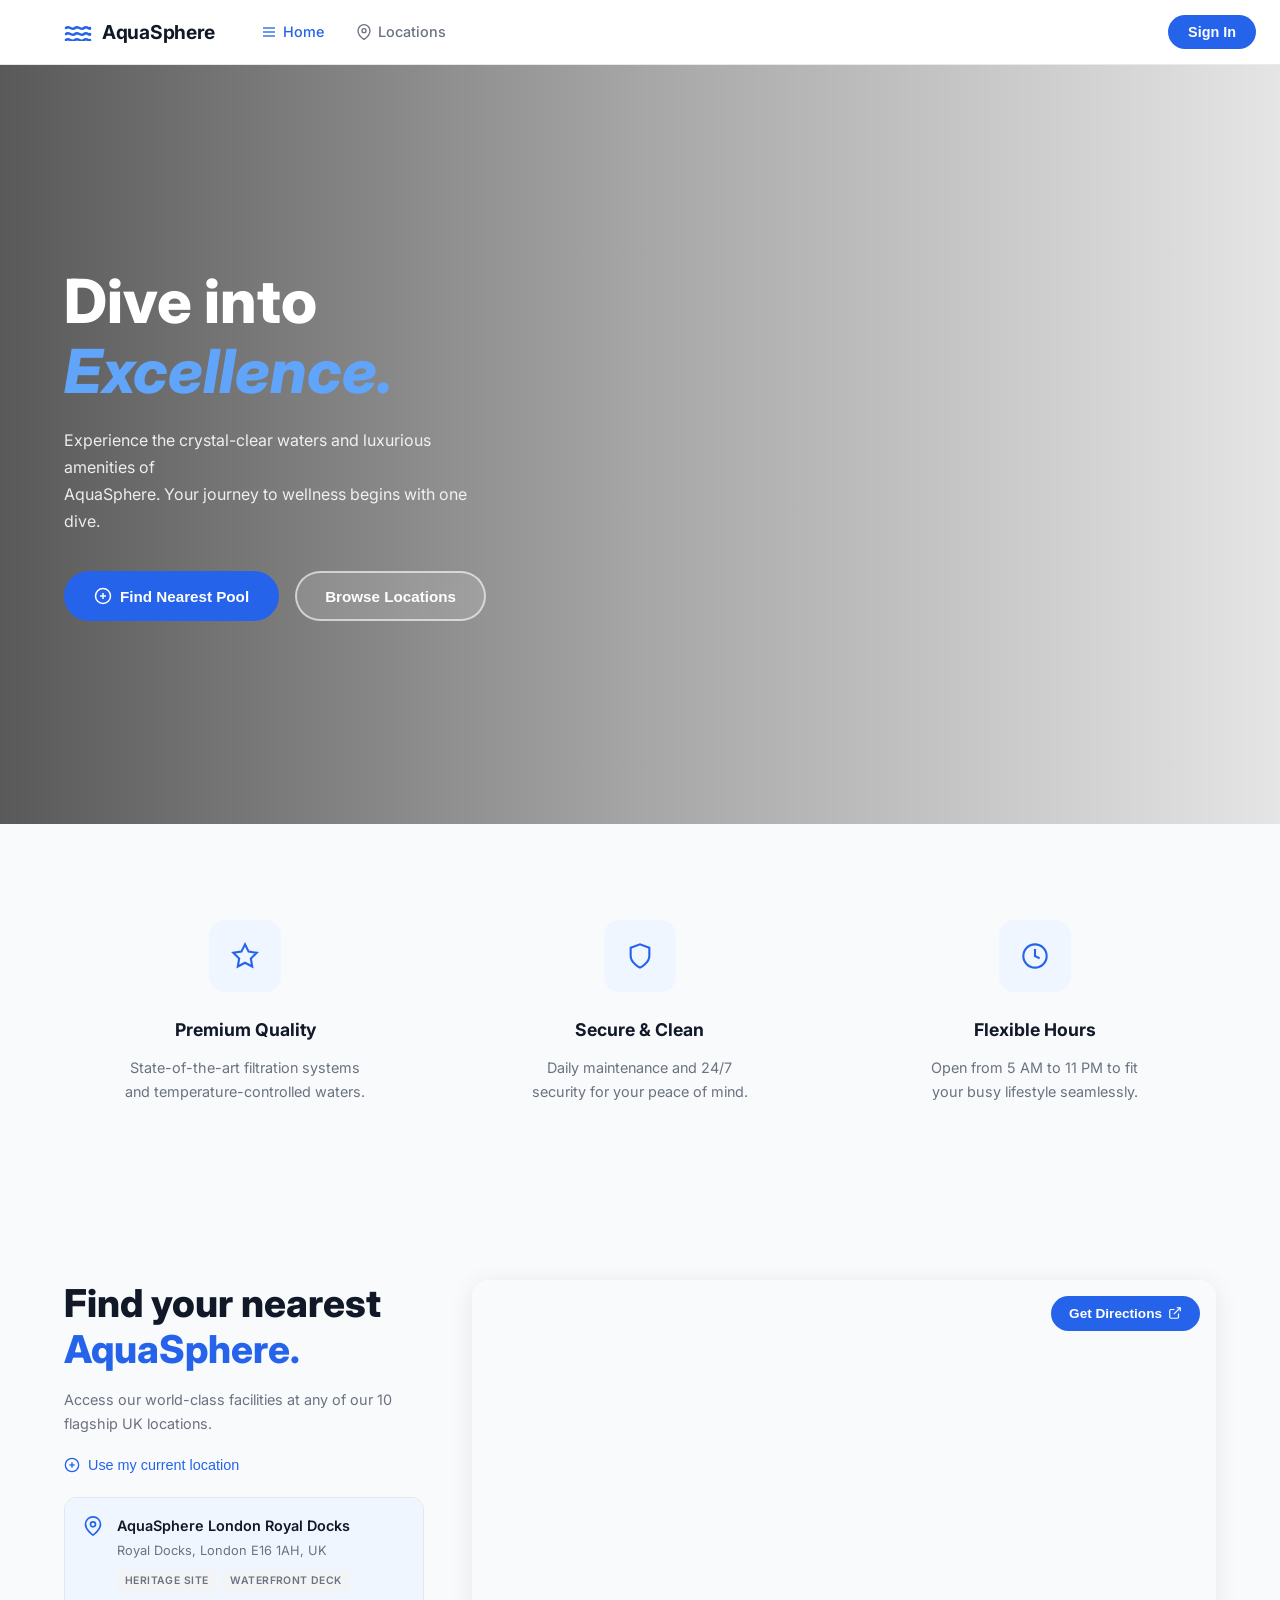
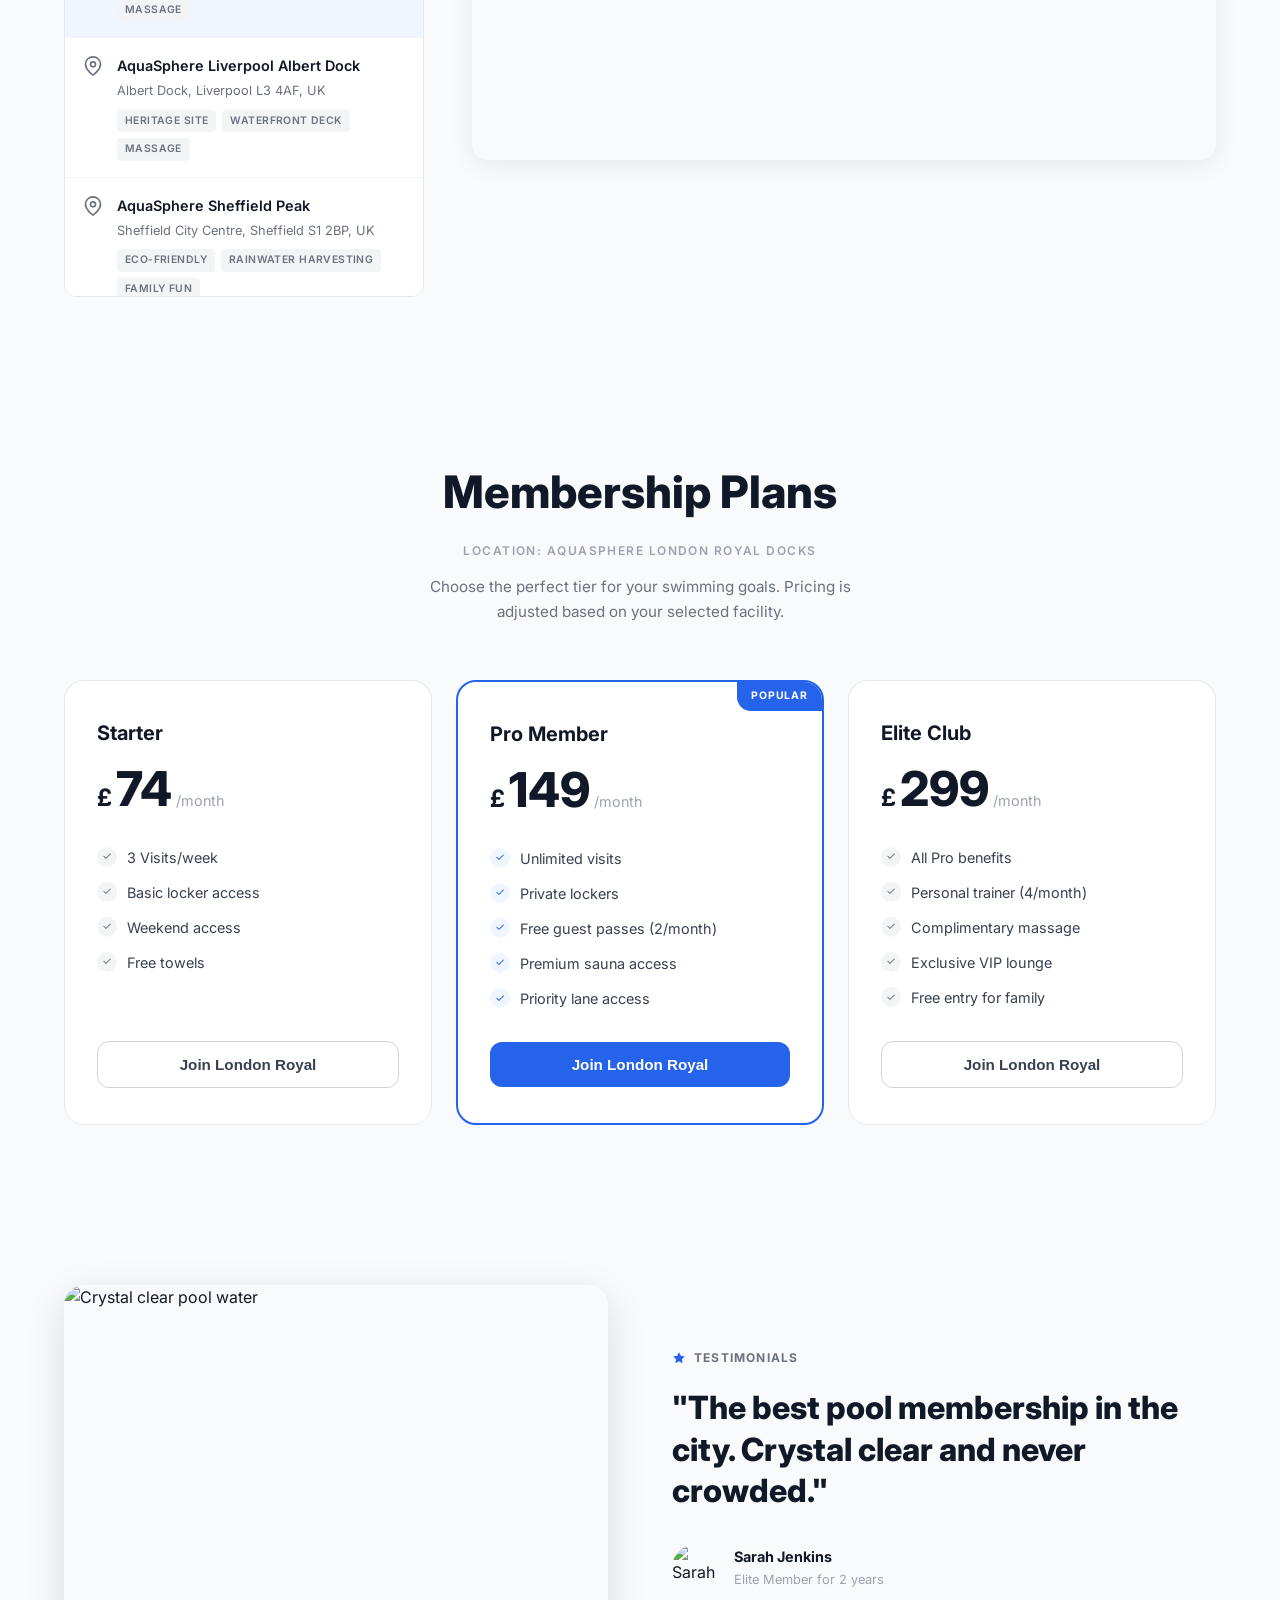
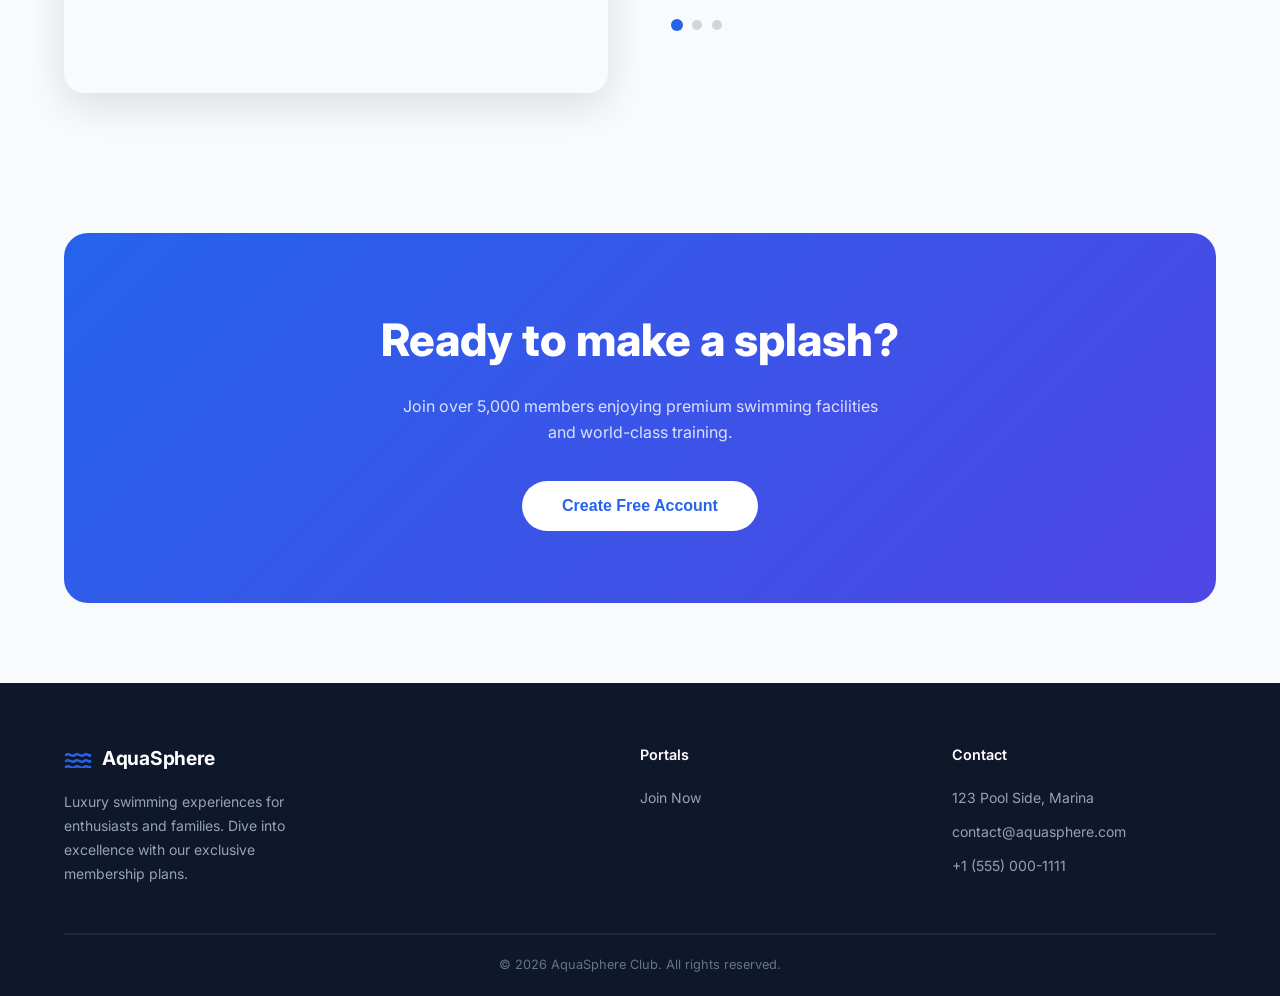
==== commit 436987dc: "Simplify nav bar and update footer links Removed staff/admin buttons from auth nav bars, leaving onl" ====
--- a/wwwroot/index.html
+++ b/wwwroot/index.html
@@ -383,7 +383,7 @@
         <div class="footer-col">
           <h4 class="footer-heading">Portals</h4>
           <ul class="footer-links">
-            <li><a href="#">Join Now</a></li>
+            <li><a href="auth-member-signup.html">Join Now</a></li>
           </ul>
         </div>
 
--- a/wwwroot/styles.css
+++ b/wwwroot/styles.css
@@ -198,6 +198,8 @@
   align-items: center;
   gap: 8px;
   flex-shrink: 0;
+  position: absolute;
+  right: 24px;
 }
 
 .btn-portal {
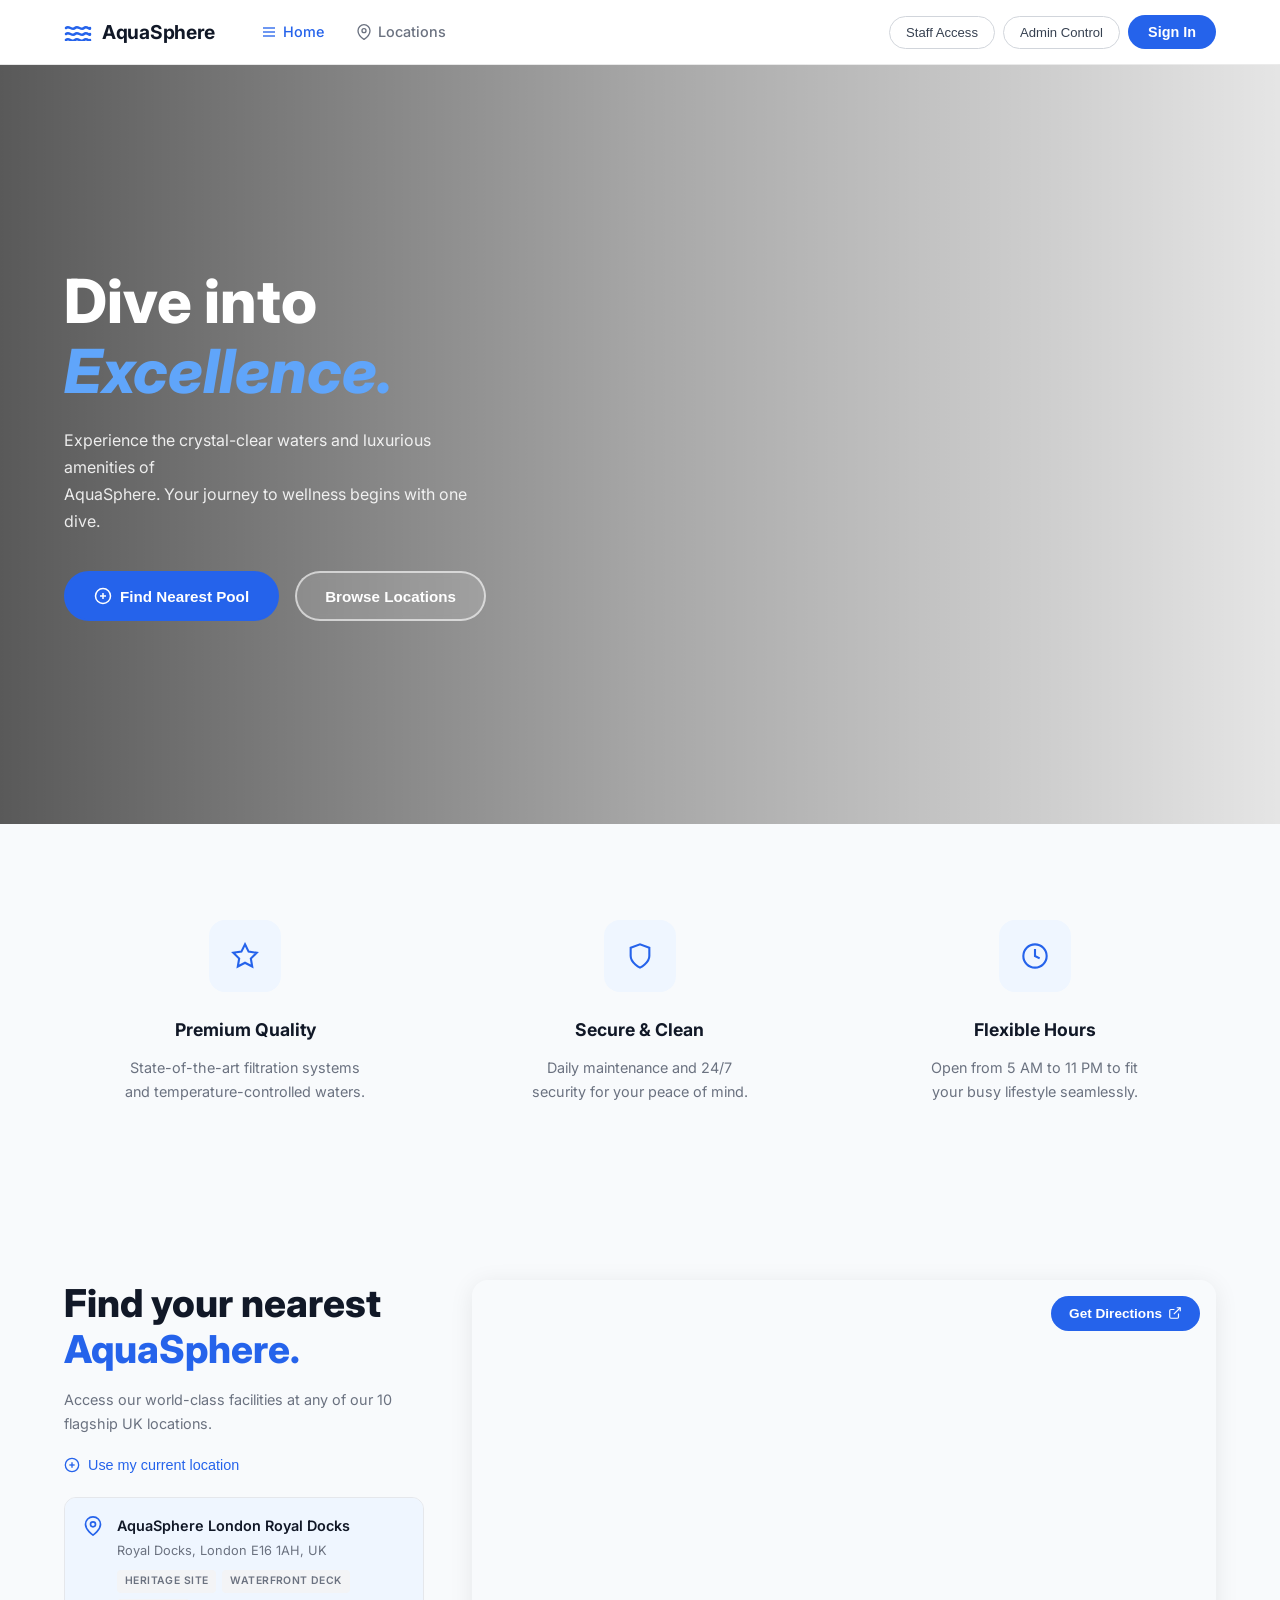
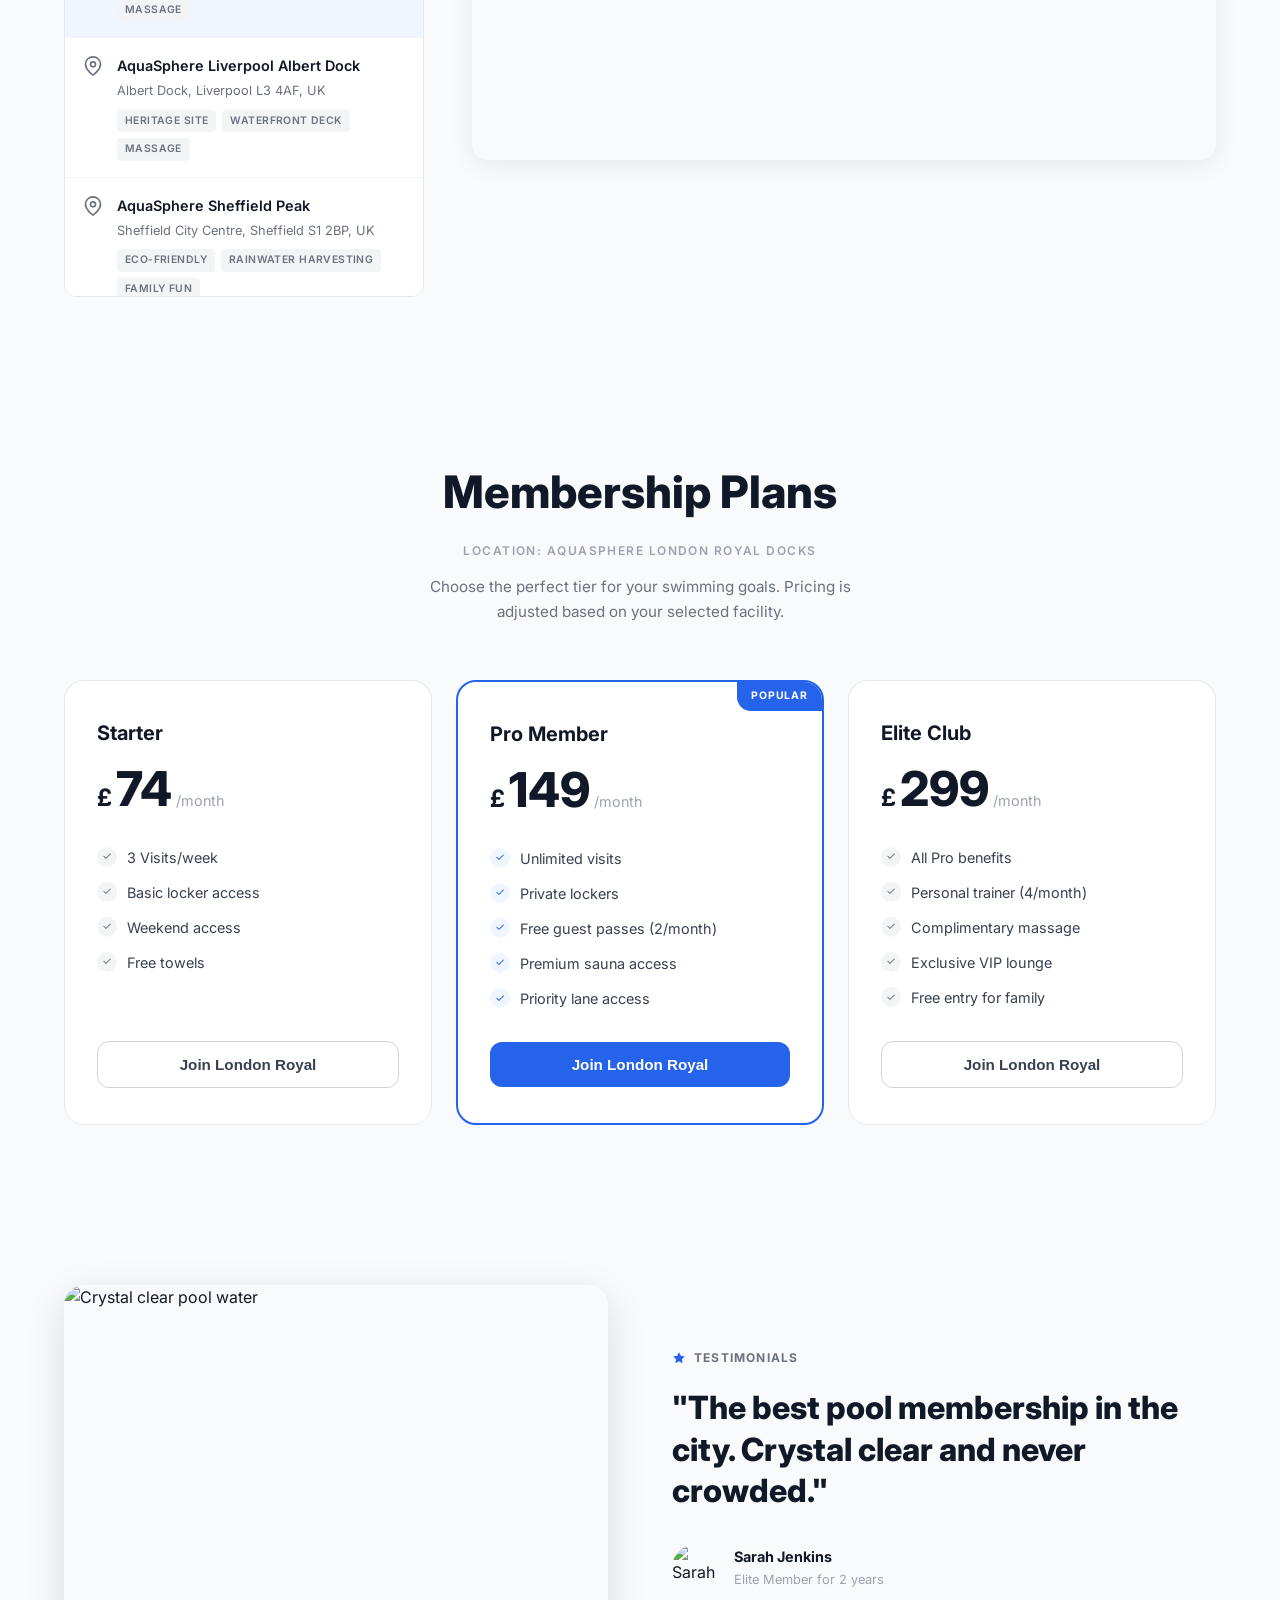
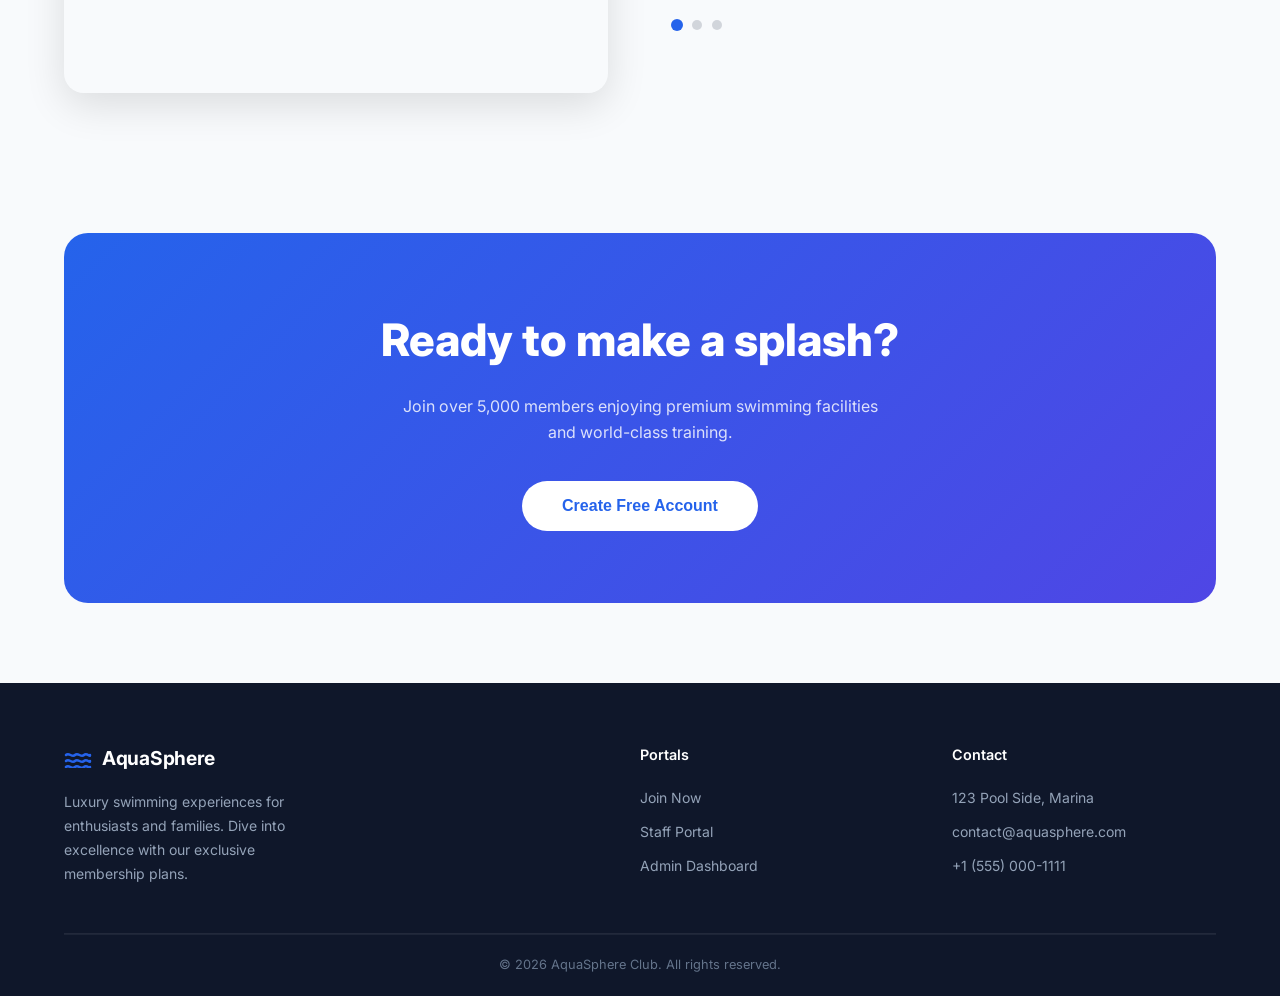
==== commit 1784959a: "Revert "Feature/singup api"" ====
--- a/wwwroot/index.html
+++ b/wwwroot/index.html
@@ -43,6 +43,8 @@
       </ul>
 
       <div class="nav-actions">
+        <button class="btn-portal" onclick="window.location.href='auth-staff-login.html'">Staff Access</button>
+        <button class="btn-portal" onclick="window.location.href='auth-admin-login.html'">Admin Control</button>
         <button class="btn-signin" onclick="window.location.href='auth-member-login.html'">Sign In</button>
       </div>
 
@@ -51,10 +53,12 @@
       </button>
     </div>
 
-      <!-- Mobile Menu -->
+    <!-- Mobile Menu -->
     <div class="mobile-menu" id="mobileMenu">
       <a href="/" class="mobile-link active">Home</a>
       <a href="#" class="mobile-link">Locations</a>
+      <a href="#" class="mobile-link">Staff Access</a>
+      <a href="#" class="mobile-link">Admin Control</a>
       <a href="#" class="mobile-link mobile-signin">Sign In</a>
     </div>
   </nav>
@@ -356,7 +360,7 @@
         <p class="cta-subtitle">
           Join over 5,000 members enjoying premium swimming facilities and world-class training.
         </p>
-        <button class="btn-cta" onclick="window.location.href='auth-member-signup.html'">Create Free Account</button>
+        <button class="btn-cta" onclick="window.location.href='#'">Create Free Account</button>
       </div>
     </div>
   </section>
@@ -383,7 +387,9 @@
         <div class="footer-col">
           <h4 class="footer-heading">Portals</h4>
           <ul class="footer-links">
-            <li><a href="auth-member-signup.html">Join Now</a></li>
+            <li><a href="#">Join Now</a></li>
+            <li><a href="#">Staff Portal</a></li>
+            <li><a href="#">Admin Dashboard</a></li>
           </ul>
         </div>
 
--- a/wwwroot/styles.css
+++ b/wwwroot/styles.css
@@ -198,8 +198,6 @@
   align-items: center;
   gap: 8px;
   flex-shrink: 0;
-  position: absolute;
-  right: 24px;
 }
 
 .btn-portal {
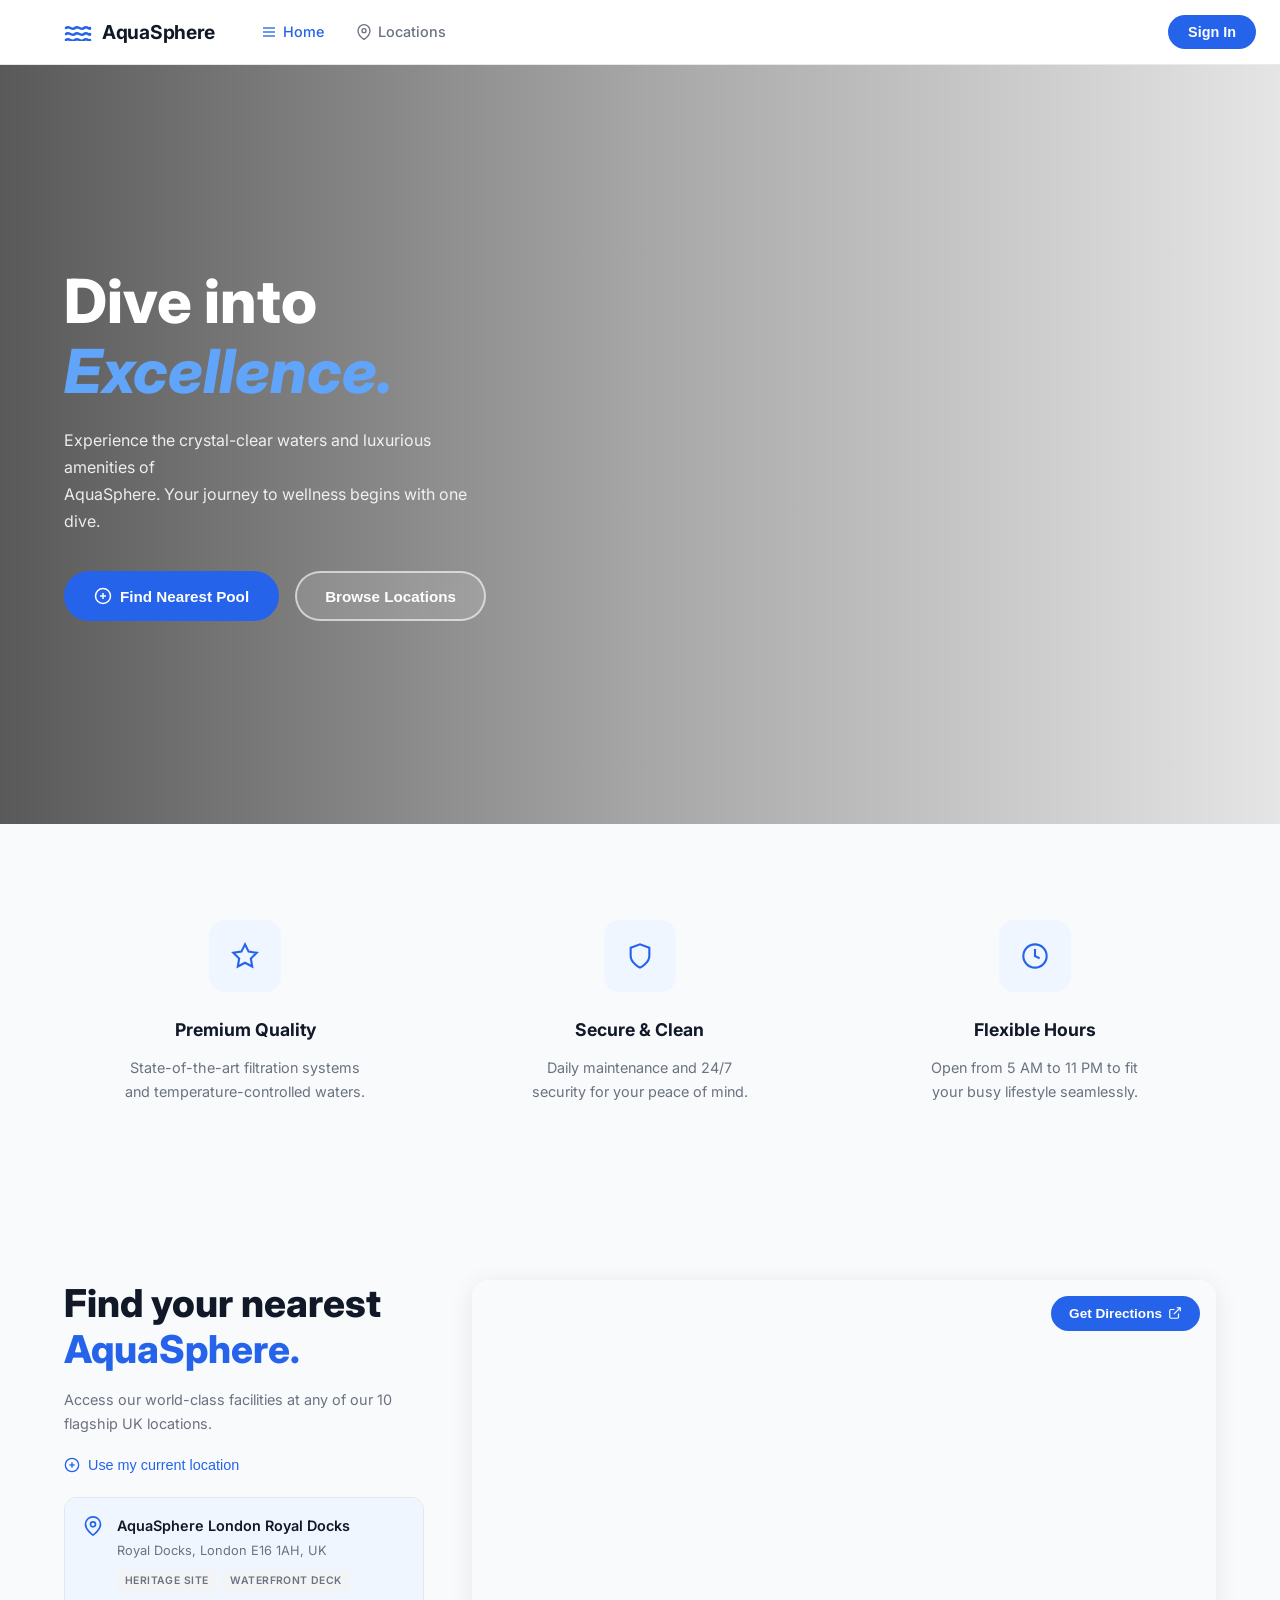
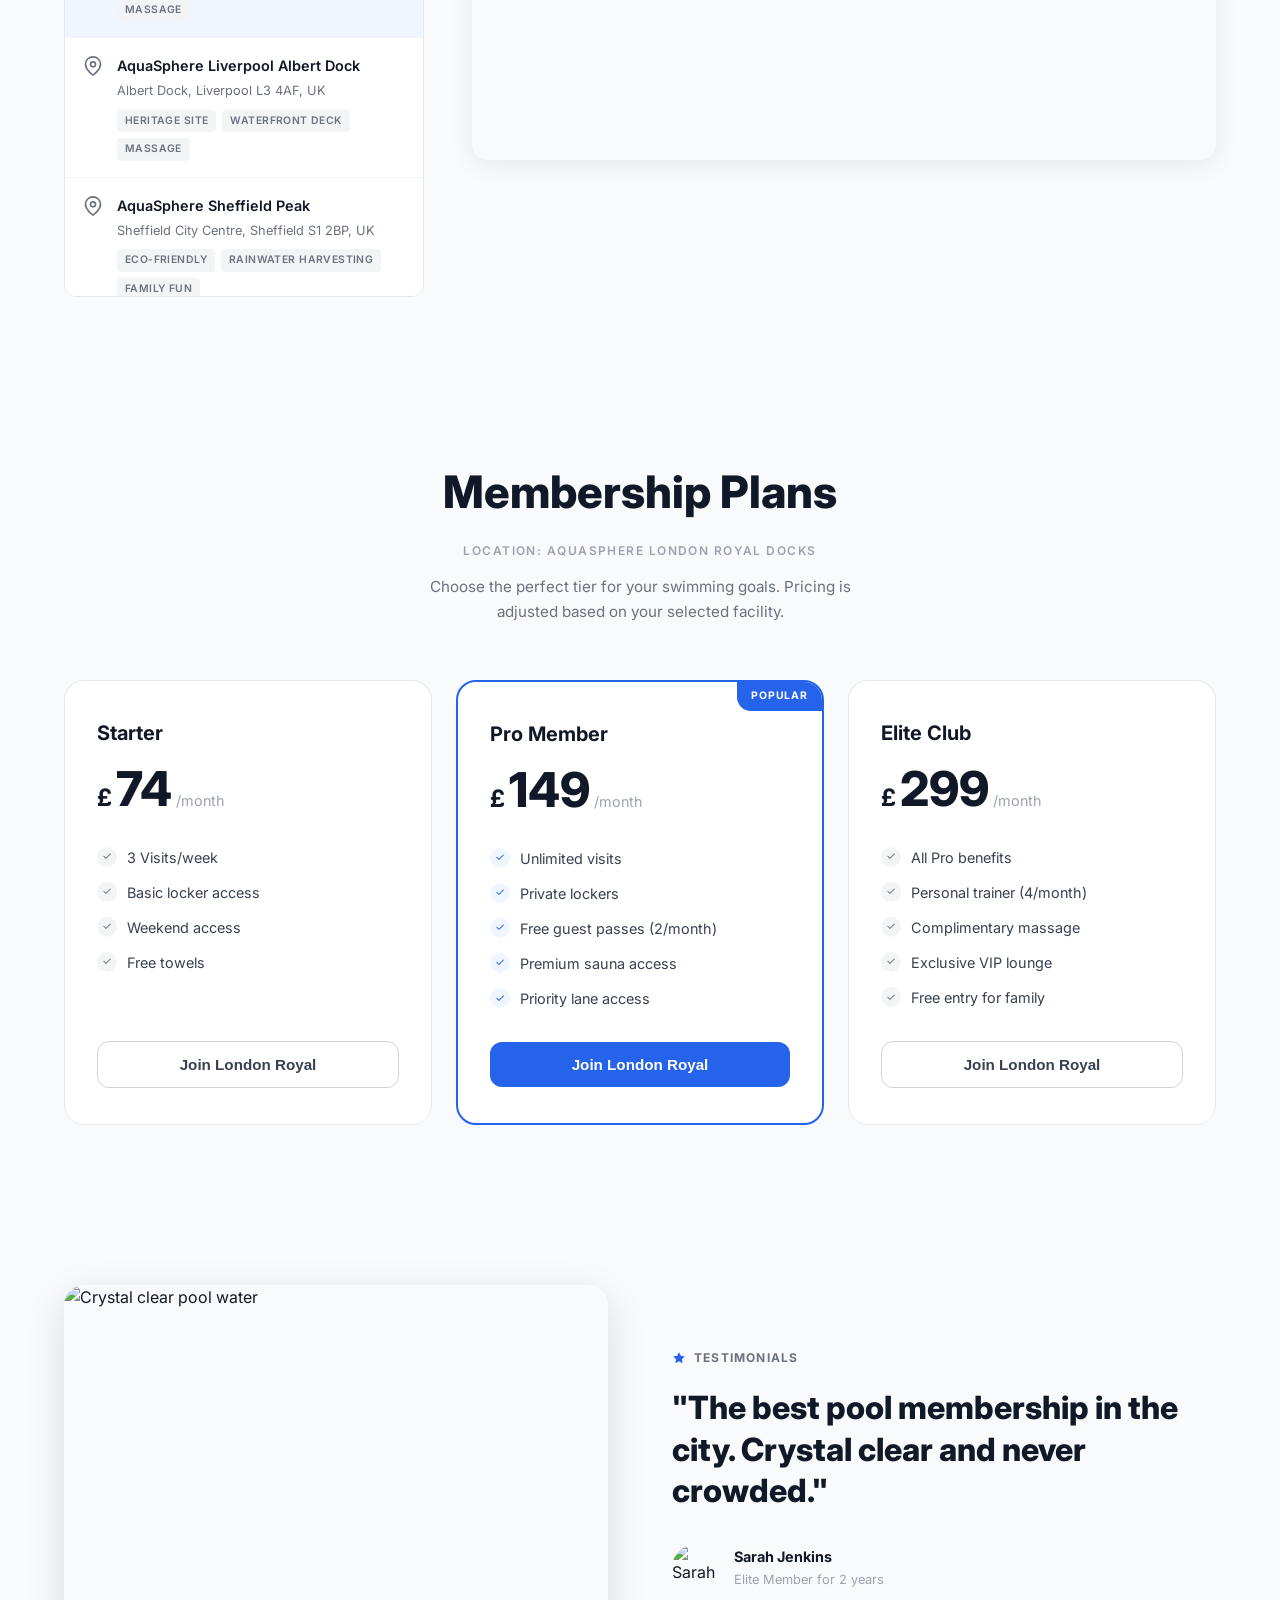
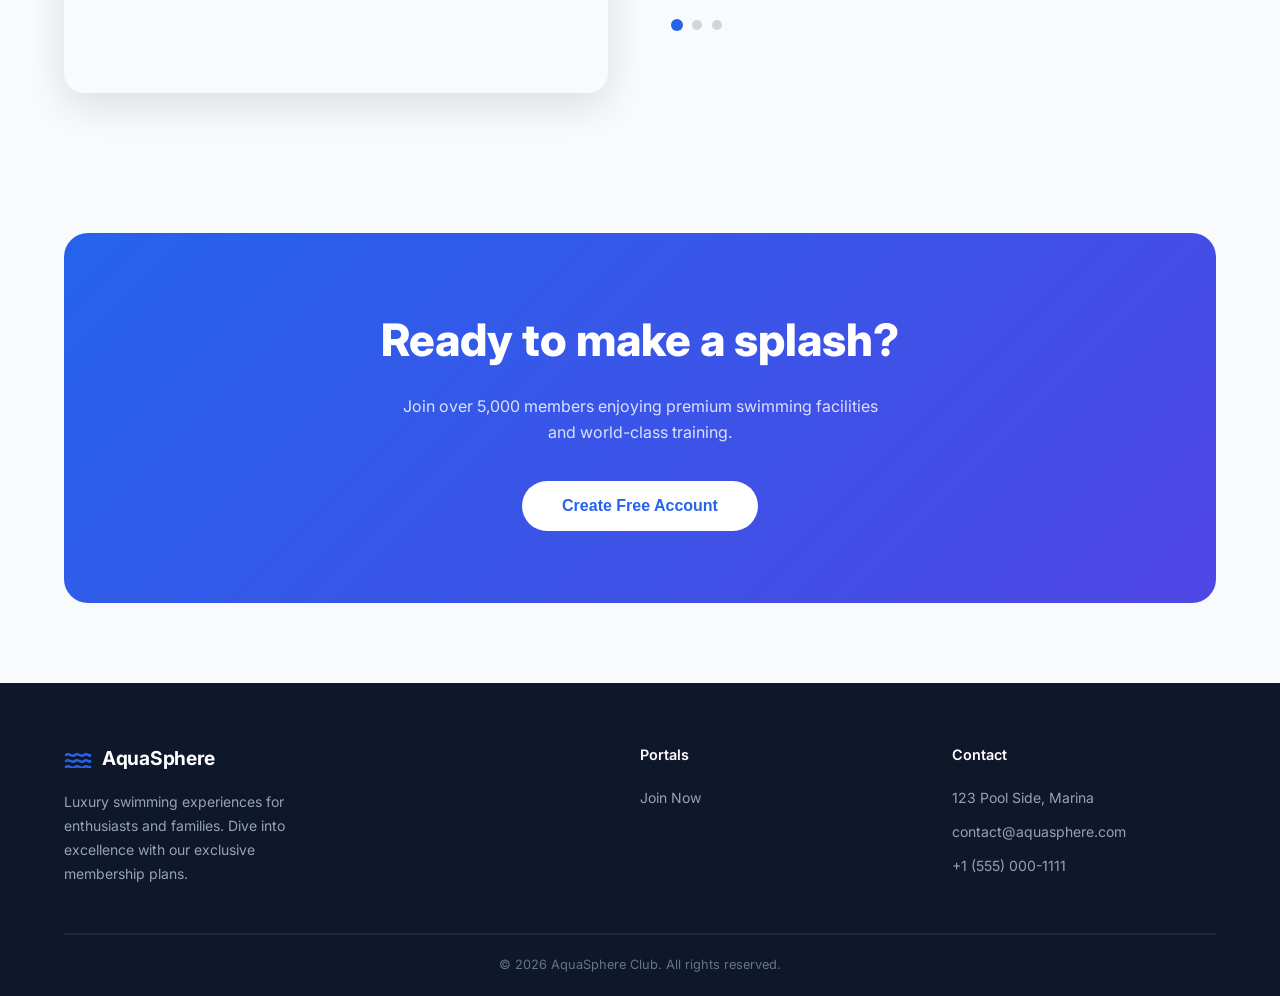
==== commit c2ef5410: "repair" ====
--- a/wwwroot/index.html
+++ b/wwwroot/index.html
@@ -43,8 +43,6 @@
       </ul>
 
       <div class="nav-actions">
-        <button class="btn-portal" onclick="window.location.href='auth-staff-login.html'">Staff Access</button>
-        <button class="btn-portal" onclick="window.location.href='auth-admin-login.html'">Admin Control</button>
         <button class="btn-signin" onclick="window.location.href='auth-member-login.html'">Sign In</button>
       </div>
 
@@ -53,12 +51,10 @@
       </button>
     </div>
 
-    <!-- Mobile Menu -->
+      <!-- Mobile Menu -->
     <div class="mobile-menu" id="mobileMenu">
       <a href="/" class="mobile-link active">Home</a>
       <a href="#" class="mobile-link">Locations</a>
-      <a href="#" class="mobile-link">Staff Access</a>
-      <a href="#" class="mobile-link">Admin Control</a>
       <a href="#" class="mobile-link mobile-signin">Sign In</a>
     </div>
   </nav>
@@ -360,7 +356,7 @@
         <p class="cta-subtitle">
           Join over 5,000 members enjoying premium swimming facilities and world-class training.
         </p>
-        <button class="btn-cta" onclick="window.location.href='#'">Create Free Account</button>
+        <button class="btn-cta" onclick="window.location.href='auth-member-signup.html'">Create Free Account</button>
       </div>
     </div>
   </section>
@@ -387,9 +383,7 @@
         <div class="footer-col">
           <h4 class="footer-heading">Portals</h4>
           <ul class="footer-links">
-            <li><a href="#">Join Now</a></li>
-            <li><a href="#">Staff Portal</a></li>
-            <li><a href="#">Admin Dashboard</a></li>
+            <li><a href="auth-member-signup.html">Join Now</a></li>
           </ul>
         </div>
 
--- a/wwwroot/styles.css
+++ b/wwwroot/styles.css
@@ -198,6 +198,8 @@
   align-items: center;
   gap: 8px;
   flex-shrink: 0;
+  position: absolute;
+  right: 24px;
 }
 
 .btn-portal {
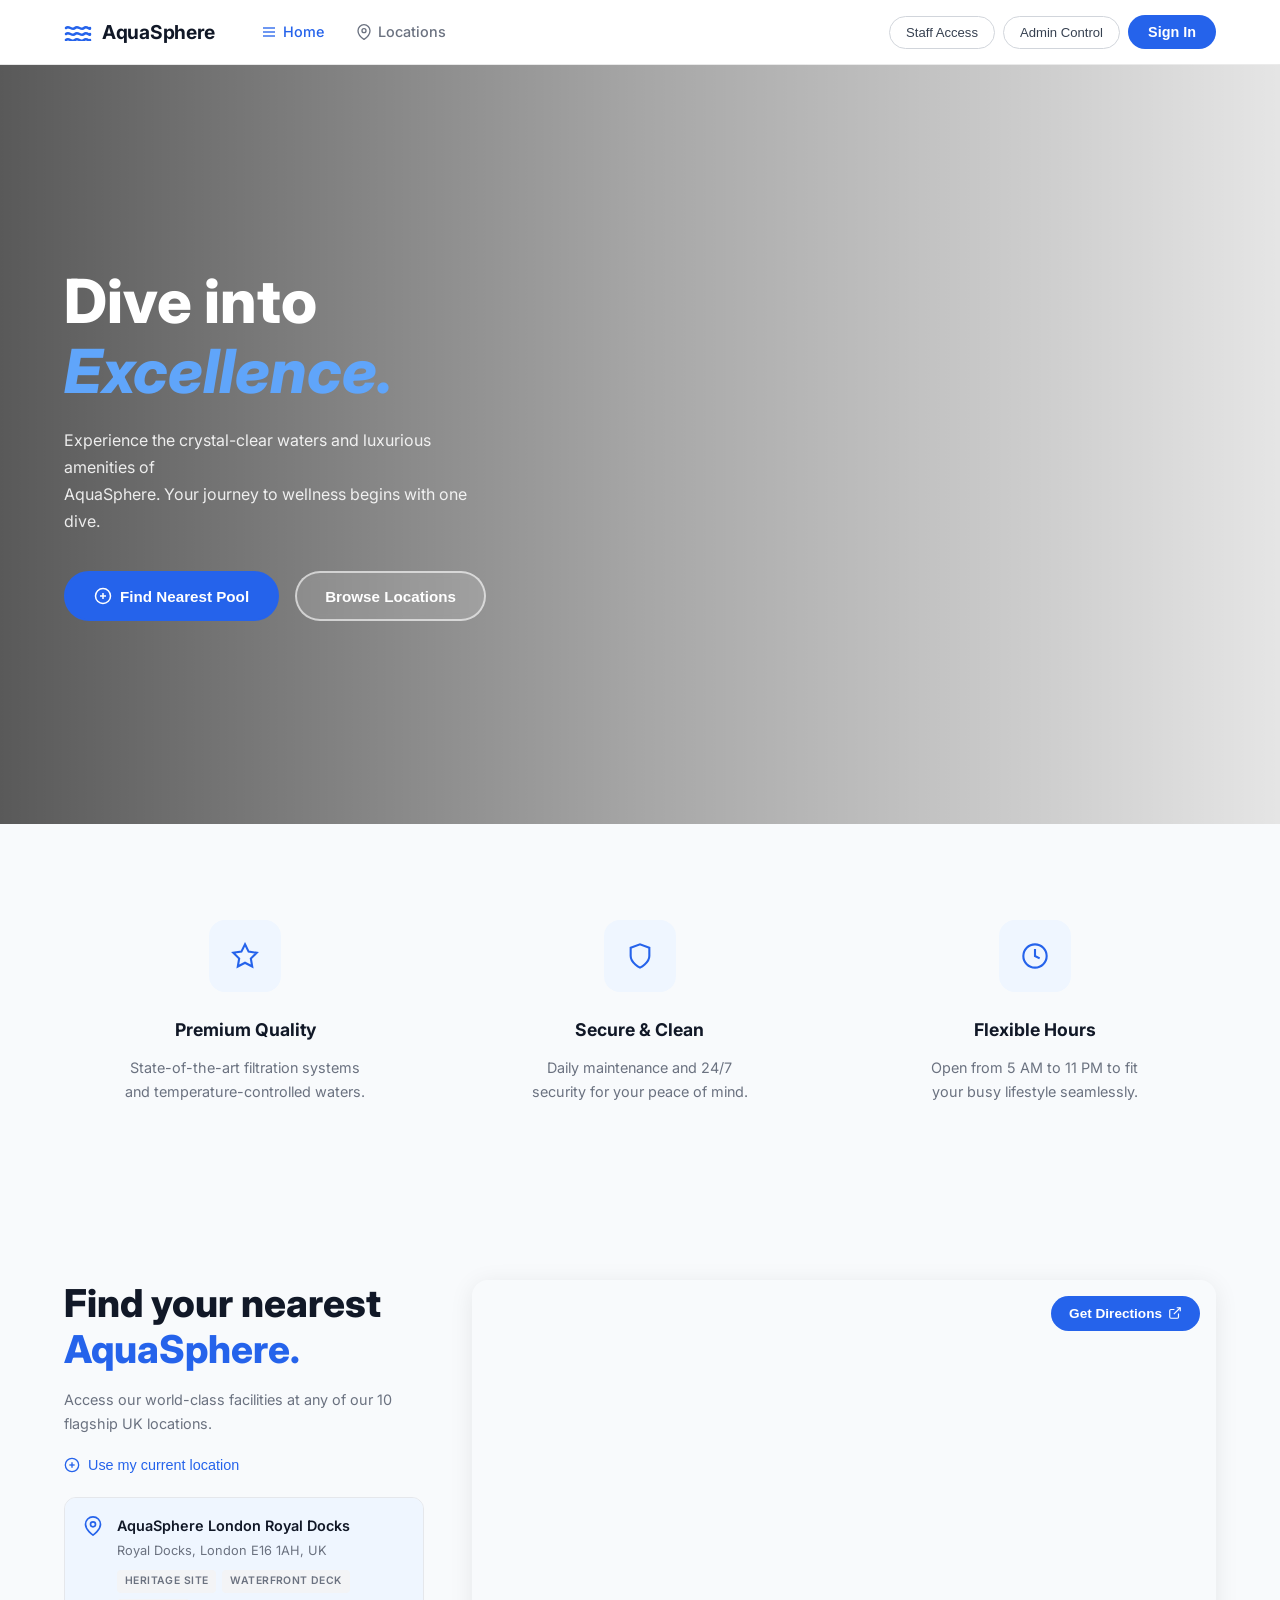
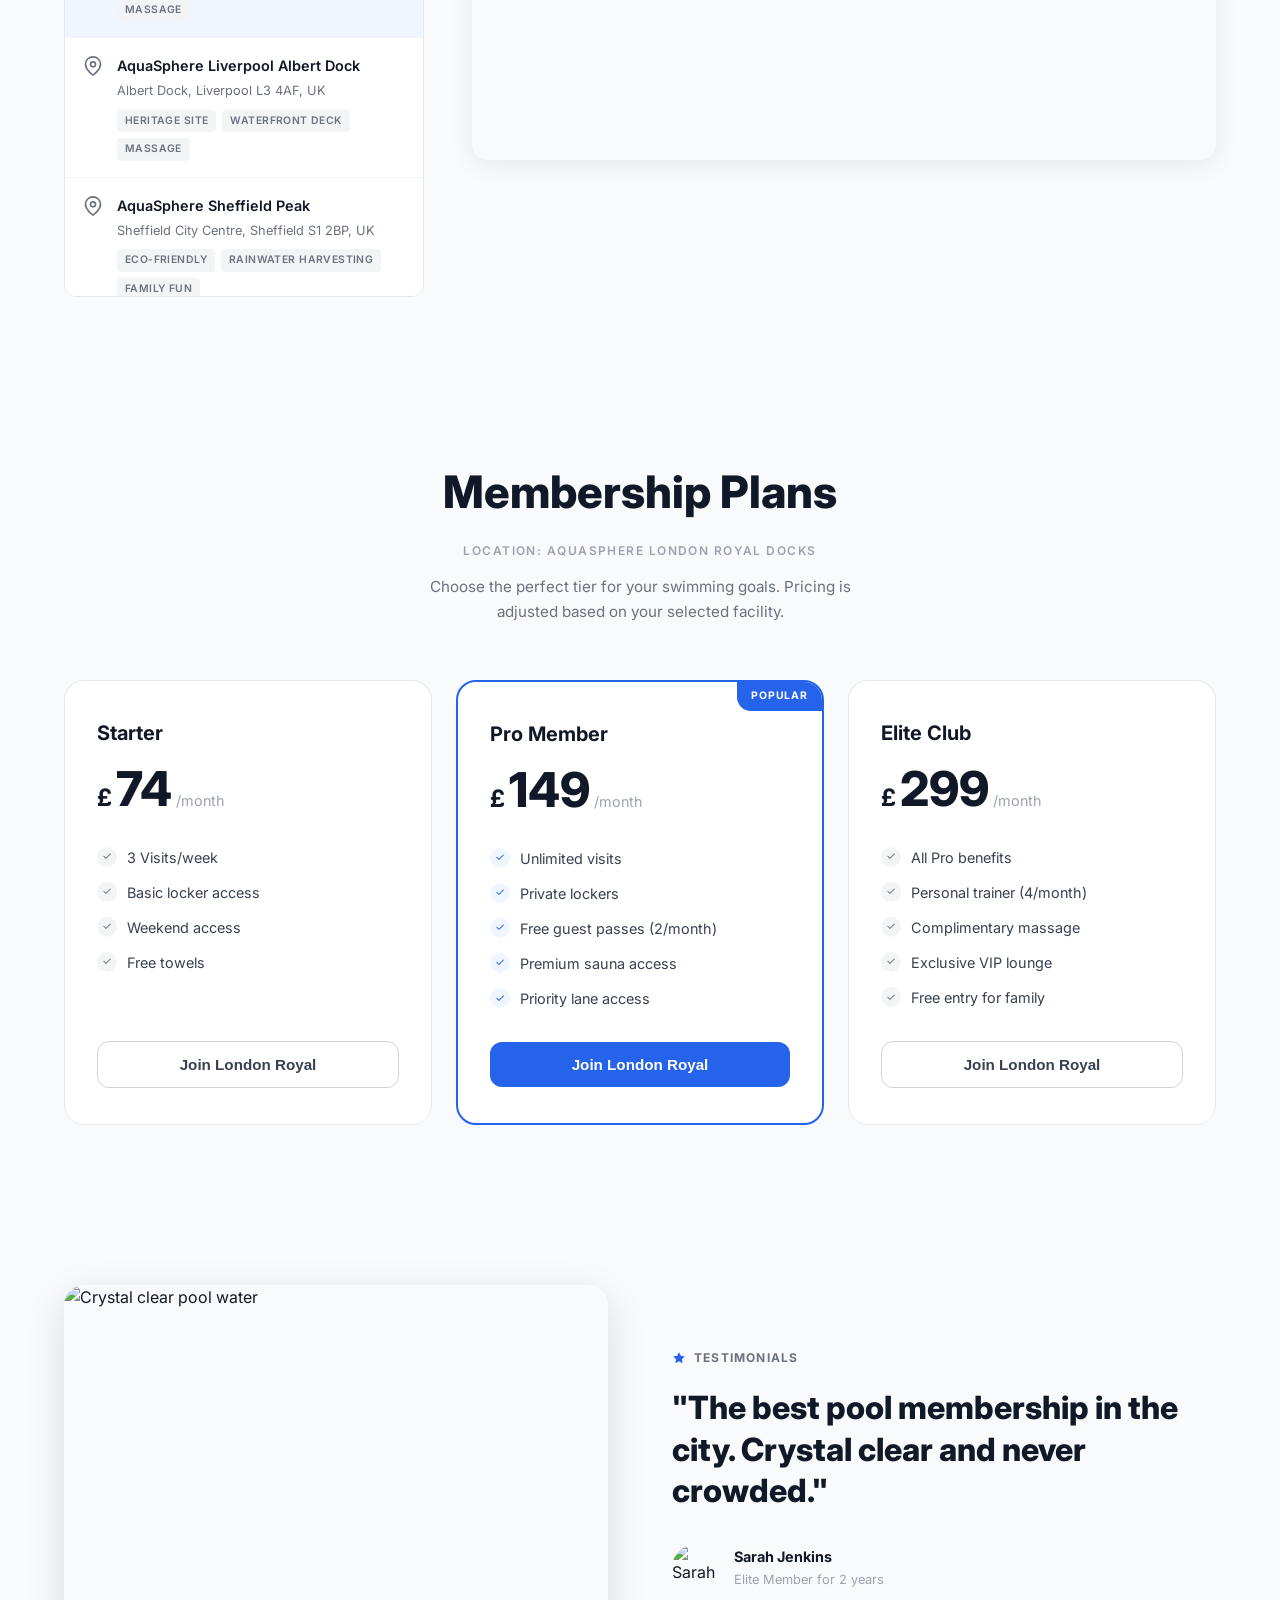
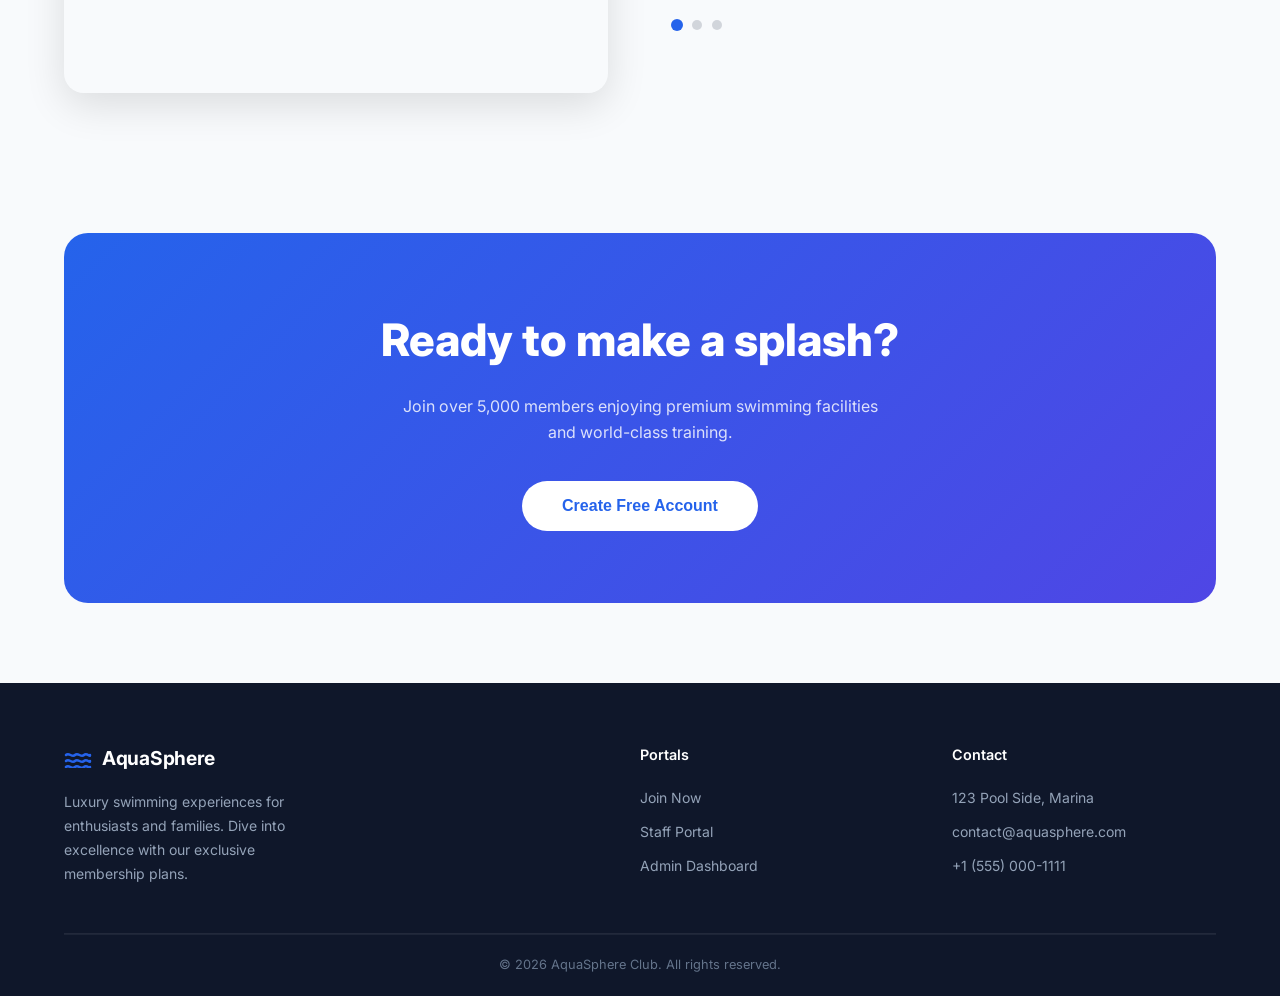
==== commit ec025f45: "Merge develop into feature/singup-api and resolve conflicts Co-authored-by: diyapanchal194-sudo <235" ====
--- a/wwwroot/index.html
+++ b/wwwroot/index.html
@@ -43,6 +43,8 @@
       </ul>
 
       <div class="nav-actions">
+        <button class="btn-portal" onclick="window.location.href='auth-staff-login.html'">Staff Access</button>
+        <button class="btn-portal" onclick="window.location.href='auth-admin-login.html'">Admin Control</button>
         <button class="btn-signin" onclick="window.location.href='auth-member-login.html'">Sign In</button>
       </div>
 
@@ -51,10 +53,12 @@
       </button>
     </div>
 
-      <!-- Mobile Menu -->
+    <!-- Mobile Menu -->
     <div class="mobile-menu" id="mobileMenu">
       <a href="/" class="mobile-link active">Home</a>
       <a href="#" class="mobile-link">Locations</a>
+      <a href="#" class="mobile-link">Staff Access</a>
+      <a href="#" class="mobile-link">Admin Control</a>
       <a href="#" class="mobile-link mobile-signin">Sign In</a>
     </div>
   </nav>
@@ -356,7 +360,7 @@
         <p class="cta-subtitle">
           Join over 5,000 members enjoying premium swimming facilities and world-class training.
         </p>
-        <button class="btn-cta" onclick="window.location.href='auth-member-signup.html'">Create Free Account</button>
+        <button class="btn-cta" onclick="window.location.href='#'">Create Free Account</button>
       </div>
     </div>
   </section>
@@ -383,7 +387,9 @@
         <div class="footer-col">
           <h4 class="footer-heading">Portals</h4>
           <ul class="footer-links">
-            <li><a href="auth-member-signup.html">Join Now</a></li>
+            <li><a href="#">Join Now</a></li>
+            <li><a href="#">Staff Portal</a></li>
+            <li><a href="#">Admin Dashboard</a></li>
           </ul>
         </div>
 
--- a/wwwroot/styles.css
+++ b/wwwroot/styles.css
@@ -198,8 +198,6 @@
   align-items: center;
   gap: 8px;
   flex-shrink: 0;
-  position: absolute;
-  right: 24px;
 }
 
 .btn-portal {
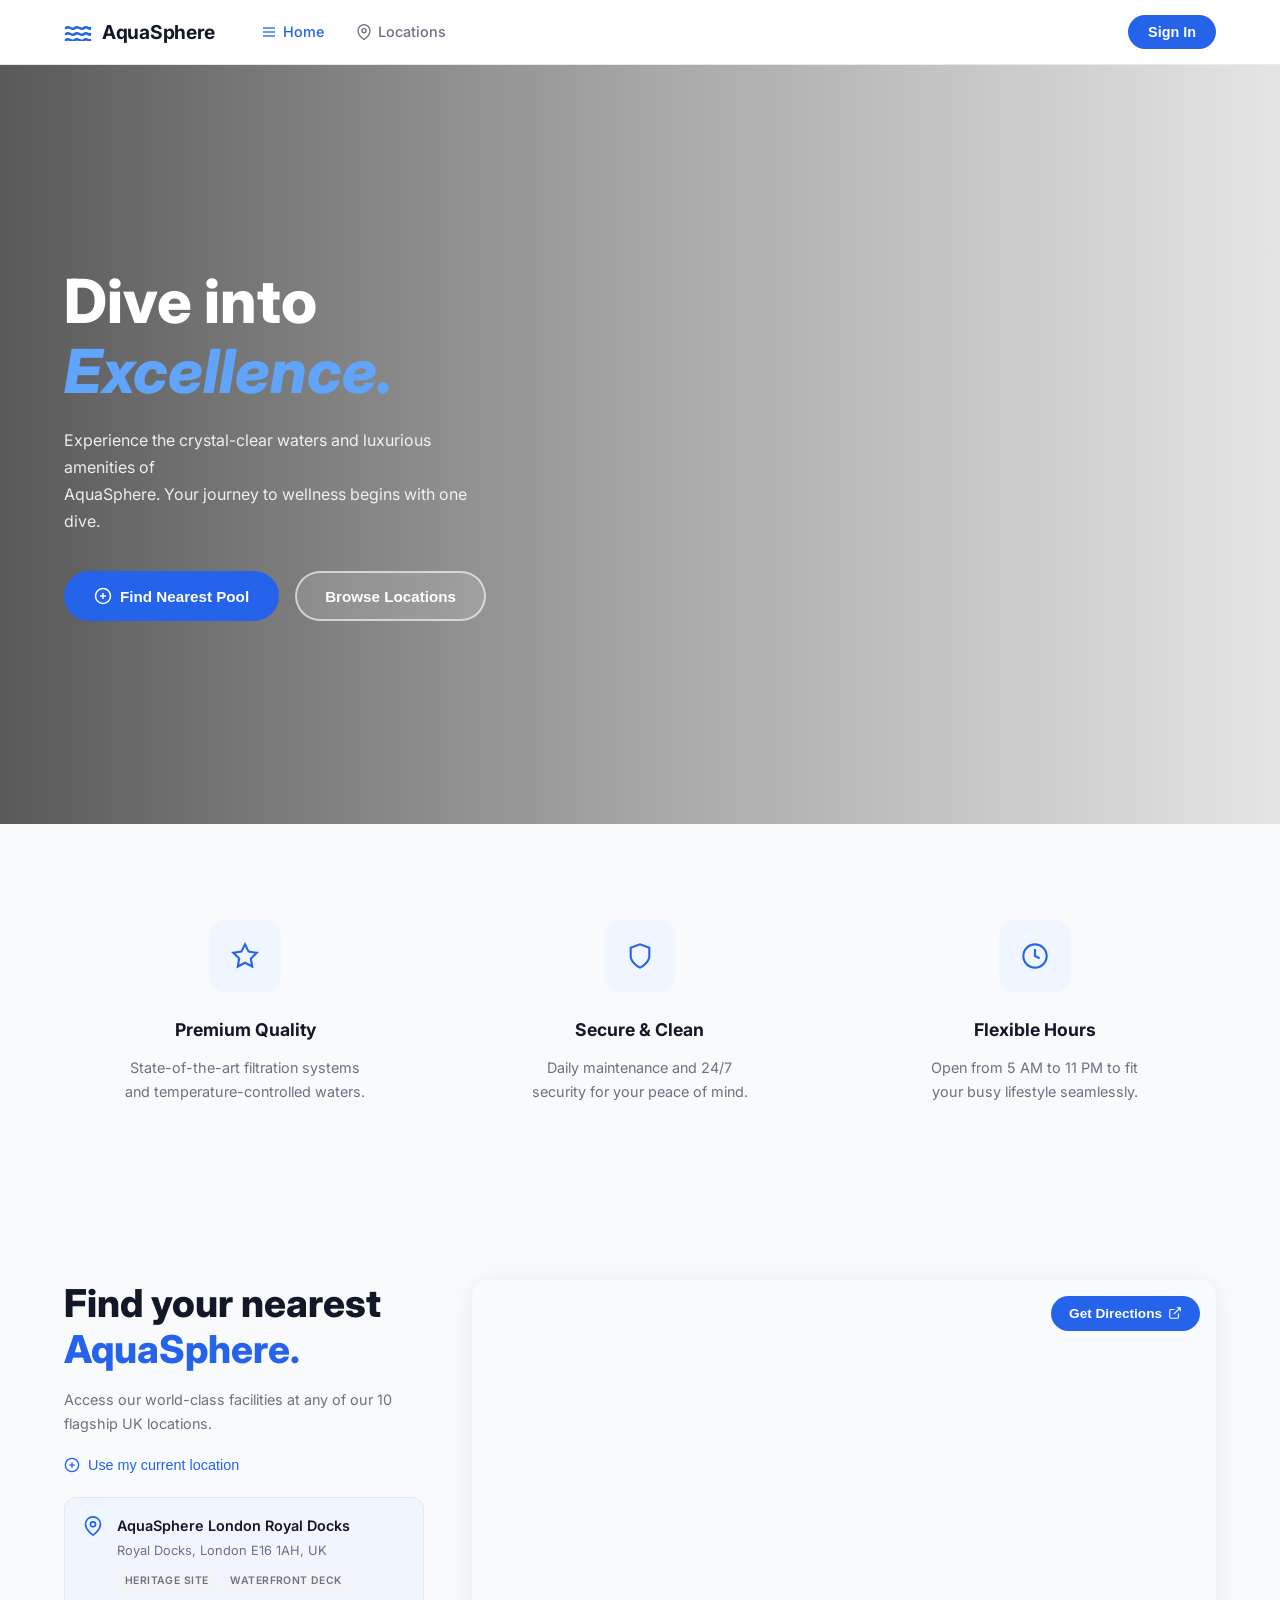
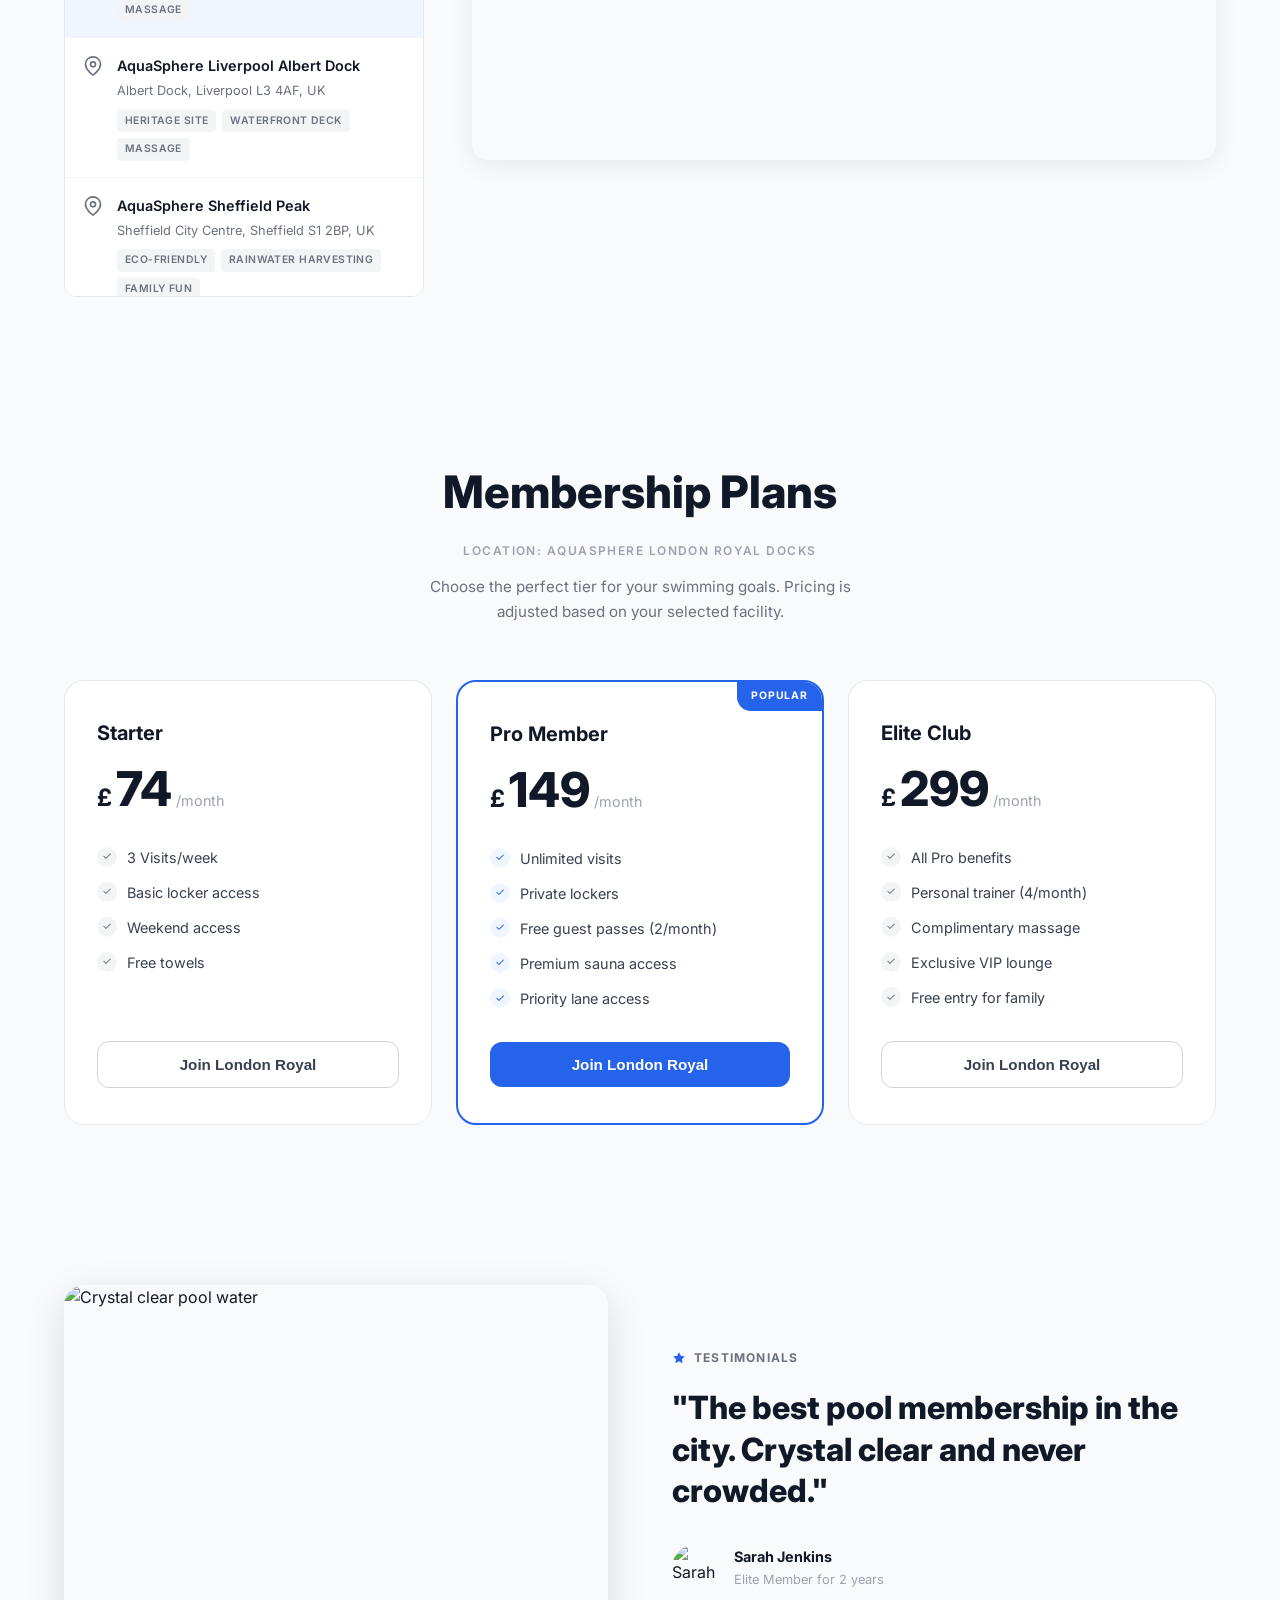
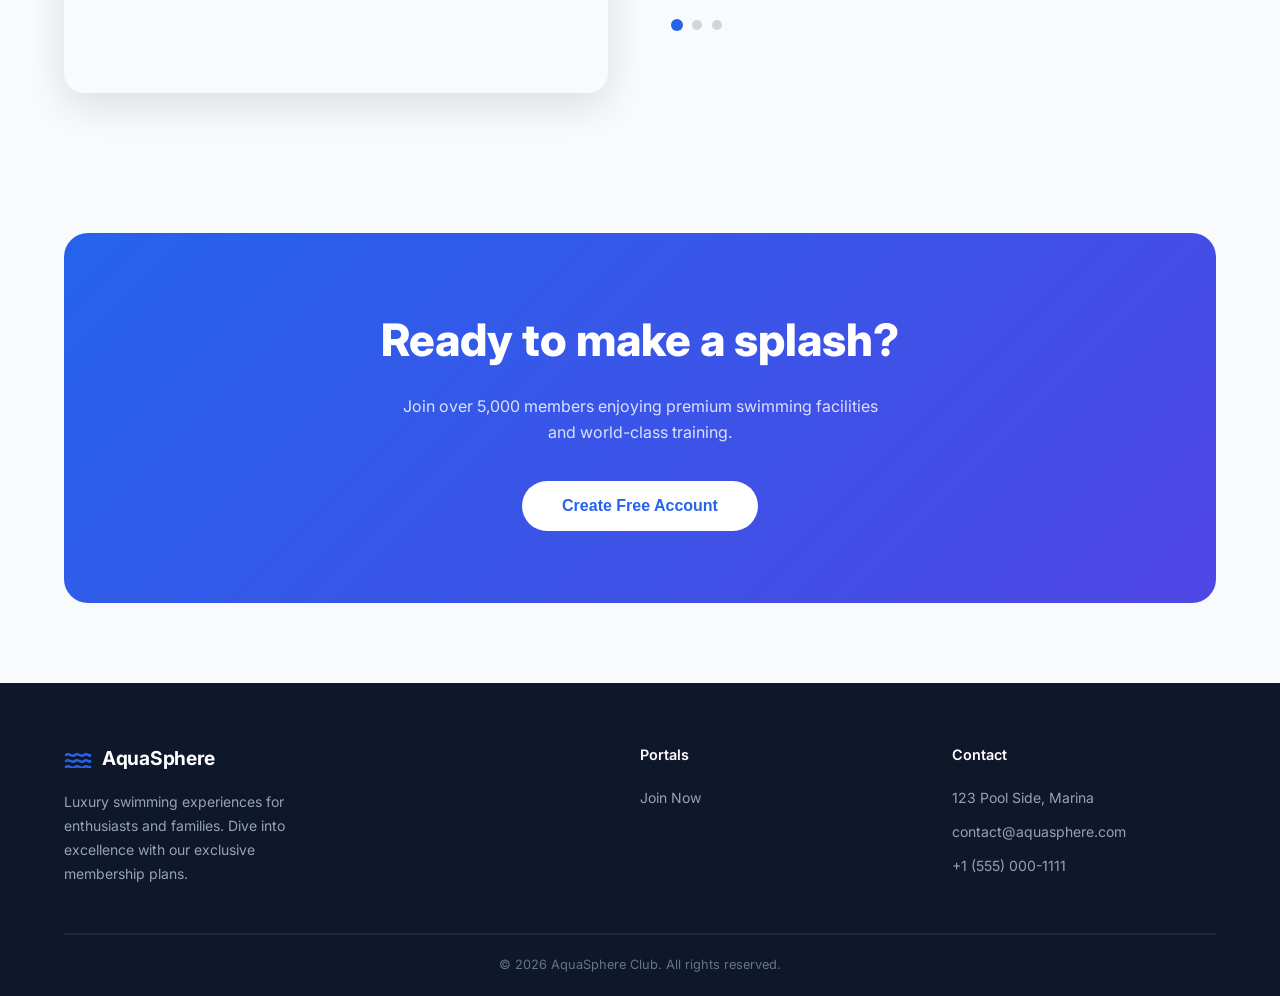
==== commit 19b9f064: "removed all the alerts and buttons that were not required" ====
--- a/wwwroot/index.html
+++ b/wwwroot/index.html
@@ -43,8 +43,6 @@
       </ul>
 
       <div class="nav-actions">
-        <button class="btn-portal" onclick="window.location.href='auth-staff-login.html'">Staff Access</button>
-        <button class="btn-portal" onclick="window.location.href='auth-admin-login.html'">Admin Control</button>
         <button class="btn-signin" onclick="window.location.href='auth-member-login.html'">Sign In</button>
       </div>
 
@@ -57,8 +55,6 @@
     <div class="mobile-menu" id="mobileMenu">
       <a href="/" class="mobile-link active">Home</a>
       <a href="#" class="mobile-link">Locations</a>
-      <a href="#" class="mobile-link">Staff Access</a>
-      <a href="#" class="mobile-link">Admin Control</a>
       <a href="#" class="mobile-link mobile-signin">Sign In</a>
     </div>
   </nav>
@@ -388,8 +384,6 @@
           <h4 class="footer-heading">Portals</h4>
           <ul class="footer-links">
             <li><a href="#">Join Now</a></li>
-            <li><a href="#">Staff Portal</a></li>
-            <li><a href="#">Admin Dashboard</a></li>
           </ul>
         </div>
 
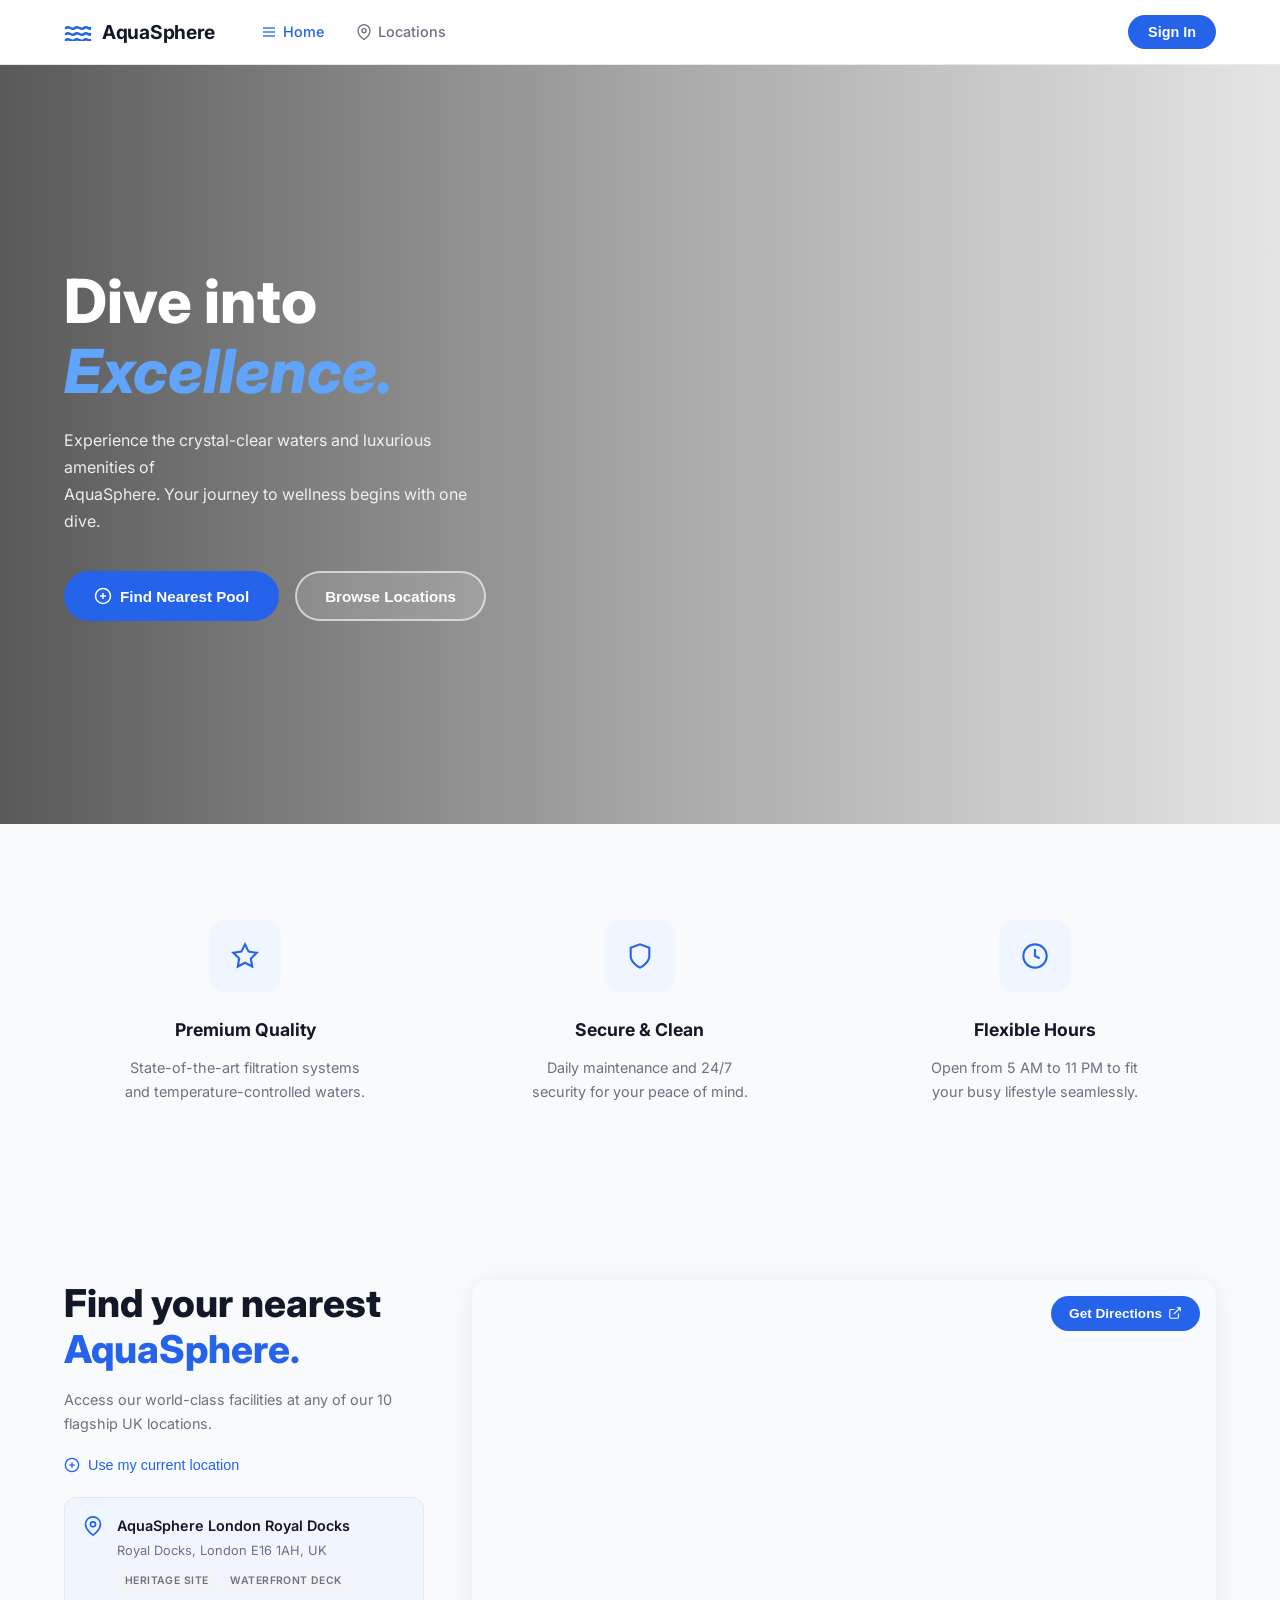
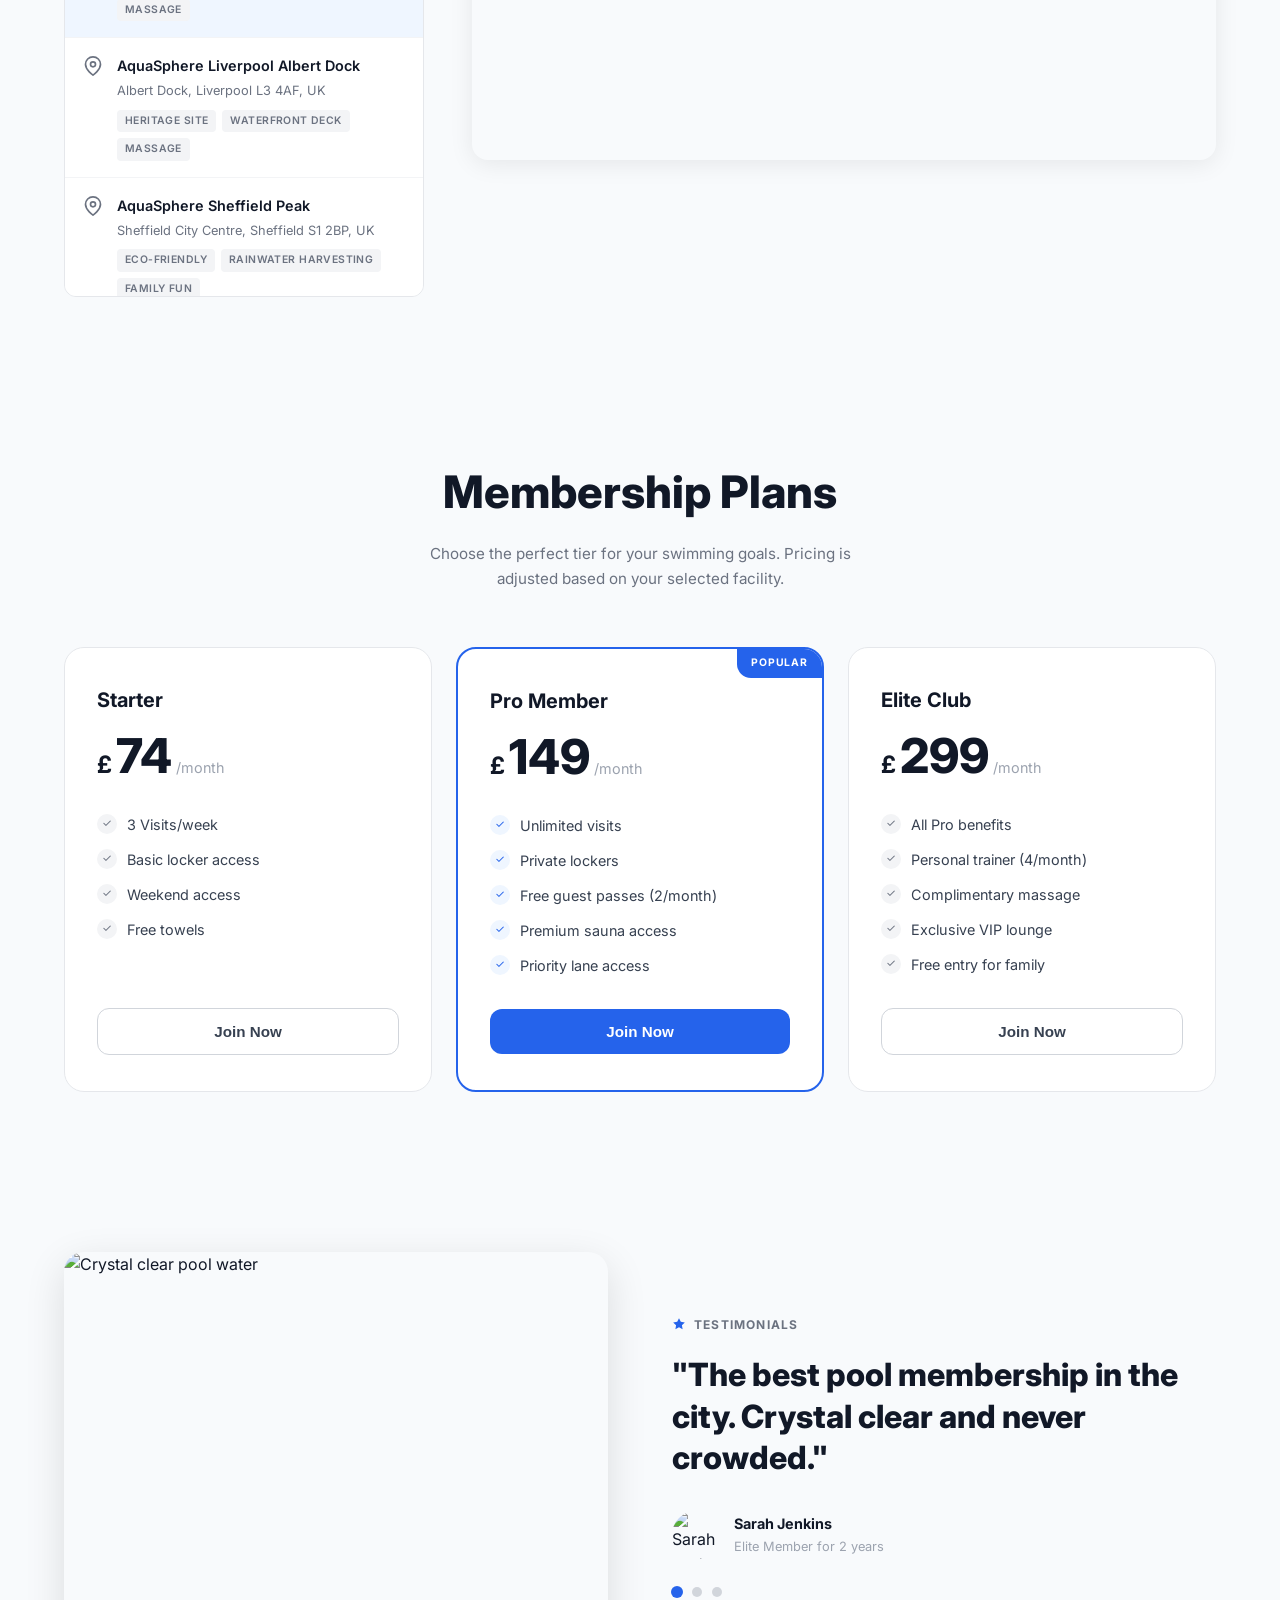
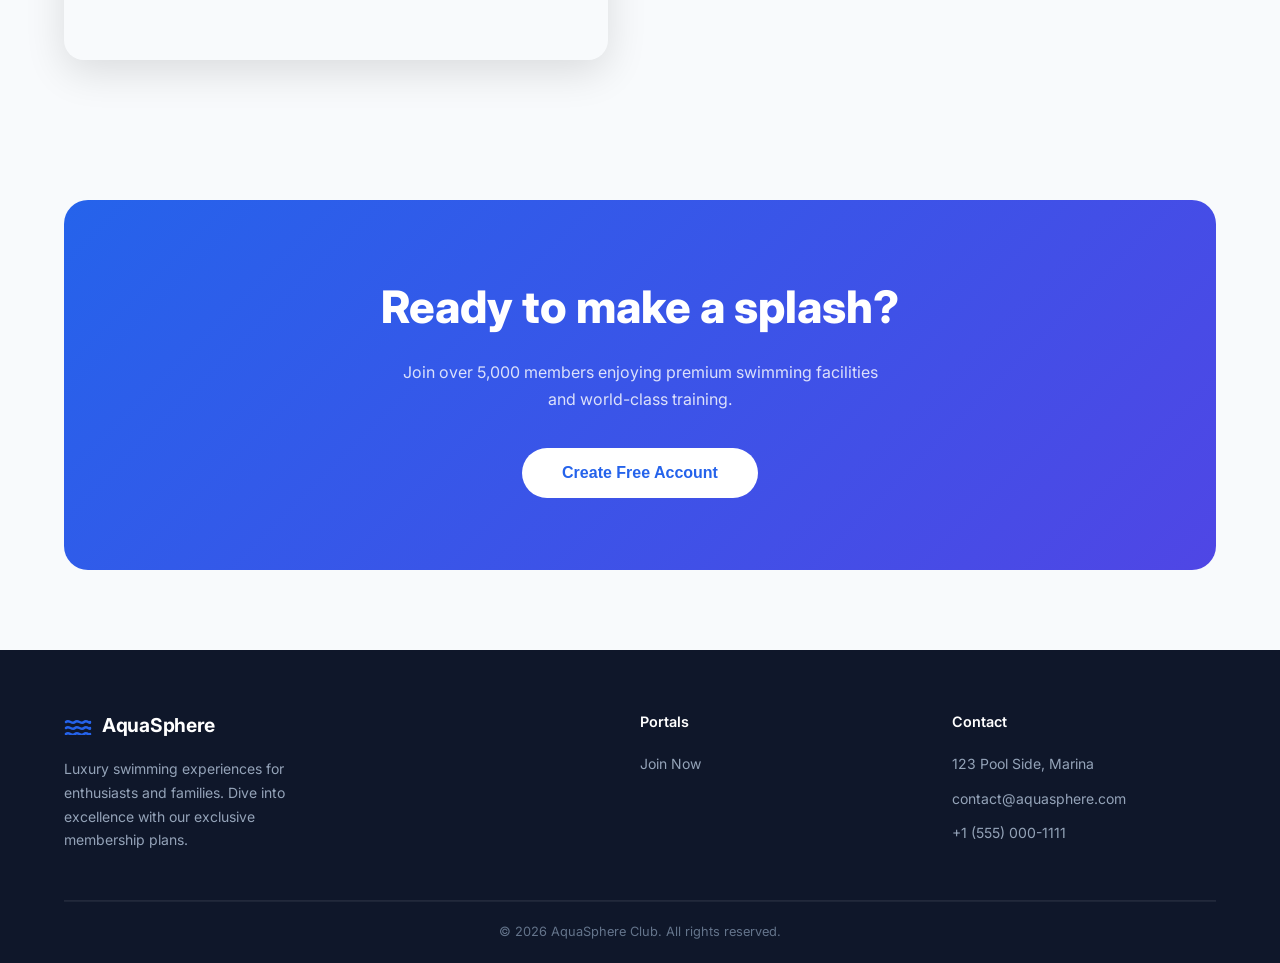
==== commit 7ce7449c: "fixed errors" ====
--- a/wwwroot/index.html
+++ b/wwwroot/index.html
@@ -14,7 +14,7 @@
   <!-- NAVBAR -->
   <nav class="navbar" id="navbar">
     <div class="nav-container">
-      <a href="/" class="nav-logo">
+      <a href="index.html" class="nav-logo">
         <svg class="logo-icon" width="28" height="18" viewBox="0 0 28 18" fill="none" xmlns="http://www.w3.org/2000/svg">
           <path d="M2 5C5 2 8 8 11 5C14 2 17 8 20 5C23 2 26 8 26 5" stroke="#2563EB" stroke-width="2.5" stroke-linecap="round"/>
           <path d="M2 11C5 8 8 14 11 11C14 8 17 14 20 11C23 8 26 14 26 11" stroke="#2563EB" stroke-width="2.5" stroke-linecap="round"/>
@@ -25,7 +25,7 @@
 
       <ul class="nav-links">
         <li>
-          <a href="/" class="nav-link active">
+          <a href="index.html" class="nav-link active">
             <svg width="16" height="16" viewBox="0 0 24 24" fill="none" stroke="currentColor" stroke-width="2">
               <line x1="3" y1="6" x2="21" y2="6"/><line x1="3" y1="12" x2="21" y2="12"/><line x1="3" y1="18" x2="21" y2="18"/>
             </svg>
@@ -33,7 +33,7 @@
           </a>
         </li>
         <li>
-          <a href="#" class="nav-link">
+          <a href="#locations" class="nav-link" onclick="scrollToSection('locations'); return false;">
             <svg width="16" height="16" viewBox="0 0 24 24" fill="none" stroke="currentColor" stroke-width="2">
               <path d="M21 10c0 7-9 13-9 13s-9-6-9-13a9 9 0 0118 0z"/><circle cx="12" cy="10" r="3"/>
             </svg>
@@ -53,8 +53,8 @@
 
     <!-- Mobile Menu -->
     <div class="mobile-menu" id="mobileMenu">
-      <a href="/" class="mobile-link active">Home</a>
-      <a href="#" class="mobile-link">Locations</a>
+      <a href="index.html" class="mobile-link active">Home</a>
+      <a href="#locations" class="mobile-link" onclick="scrollToSection('locations'); return false;">Locations</a>
       <a href="#" class="mobile-link mobile-signin">Sign In</a>
     </div>
   </nav>
@@ -242,7 +242,6 @@
     <div class="container">
       <div class="membership-header">
         <h2 class="membership-title">Membership Plans</h2>
-        <p class="membership-location" id="membershipLocation">LOCATION: AQUASPHERE LONDON ROYAL DOCKS</p>
         <p class="membership-subtitle">Choose the perfect tier for your swimming goals. Pricing is adjusted based on your selected facility.</p>
       </div>
 
@@ -261,7 +260,7 @@
             <li><span class="check-icon">&#10003;</span> Weekend access</li>
             <li><span class="check-icon">&#10003;</span> Free towels</li>
           </ul>
-          <button class="plan-btn plan-btn-outline" id="joinStarterBtn">Join Docks</button>
+          <button class="plan-btn plan-btn-outline" id="joinStarterBtn">Join Now</button>
         </div>
 
         <div class="plan-card plan-card-featured">
@@ -279,7 +278,7 @@
             <li><span class="check-icon check-blue">&#10003;</span> Premium sauna access</li>
             <li><span class="check-icon check-blue">&#10003;</span> Priority lane access</li>
           </ul>
-          <button class="plan-btn plan-btn-primary" id="joinProBtn">Join Docks</button>
+          <button class="plan-btn plan-btn-primary" id="joinProBtn">Join Now</button>
         </div>
 
         <div class="plan-card">
@@ -296,7 +295,7 @@
             <li><span class="check-icon">&#10003;</span> Exclusive VIP lounge</li>
             <li><span class="check-icon">&#10003;</span> Free entry for family</li>
           </ul>
-          <button class="plan-btn plan-btn-outline" id="joinEliteBtn">Join Docks</button>
+          <button class="plan-btn plan-btn-outline" id="joinEliteBtn">Join Now</button>
         </div>
 
       </div>
@@ -356,7 +355,7 @@
         <p class="cta-subtitle">
           Join over 5,000 members enjoying premium swimming facilities and world-class training.
         </p>
-        <button class="btn-cta" onclick="window.location.href='#'">Create Free Account</button>
+        <button class="btn-cta" onclick="window.location.href='auth-member-signup.html'">Create Free Account</button>
       </div>
     </div>
   </section>
@@ -367,7 +366,7 @@
       <div class="footer-top">
 
         <div class="footer-brand">
-          <a href="/" class="nav-logo footer-logo">
+          <a href="index.html" class="nav-logo footer-logo">
             <svg class="logo-icon" width="28" height="18" viewBox="0 0 28 18" fill="none" xmlns="http://www.w3.org/2000/svg">
               <path d="M2 5C5 2 8 8 11 5C14 2 17 8 20 5C23 2 26 8 26 5" stroke="#2563EB" stroke-width="2.5" stroke-linecap="round"/>
               <path d="M2 11C5 8 8 14 11 11C14 8 17 14 20 11C23 8 26 14 26 11" stroke="#2563EB" stroke-width="2.5" stroke-linecap="round"/>
@@ -383,7 +382,7 @@
         <div class="footer-col">
           <h4 class="footer-heading">Portals</h4>
           <ul class="footer-links">
-            <li><a href="#">Join Now</a></li>
+            <li><a href="auth-member-signup.html">Join Now</a></li>
           </ul>
         </div>
 
